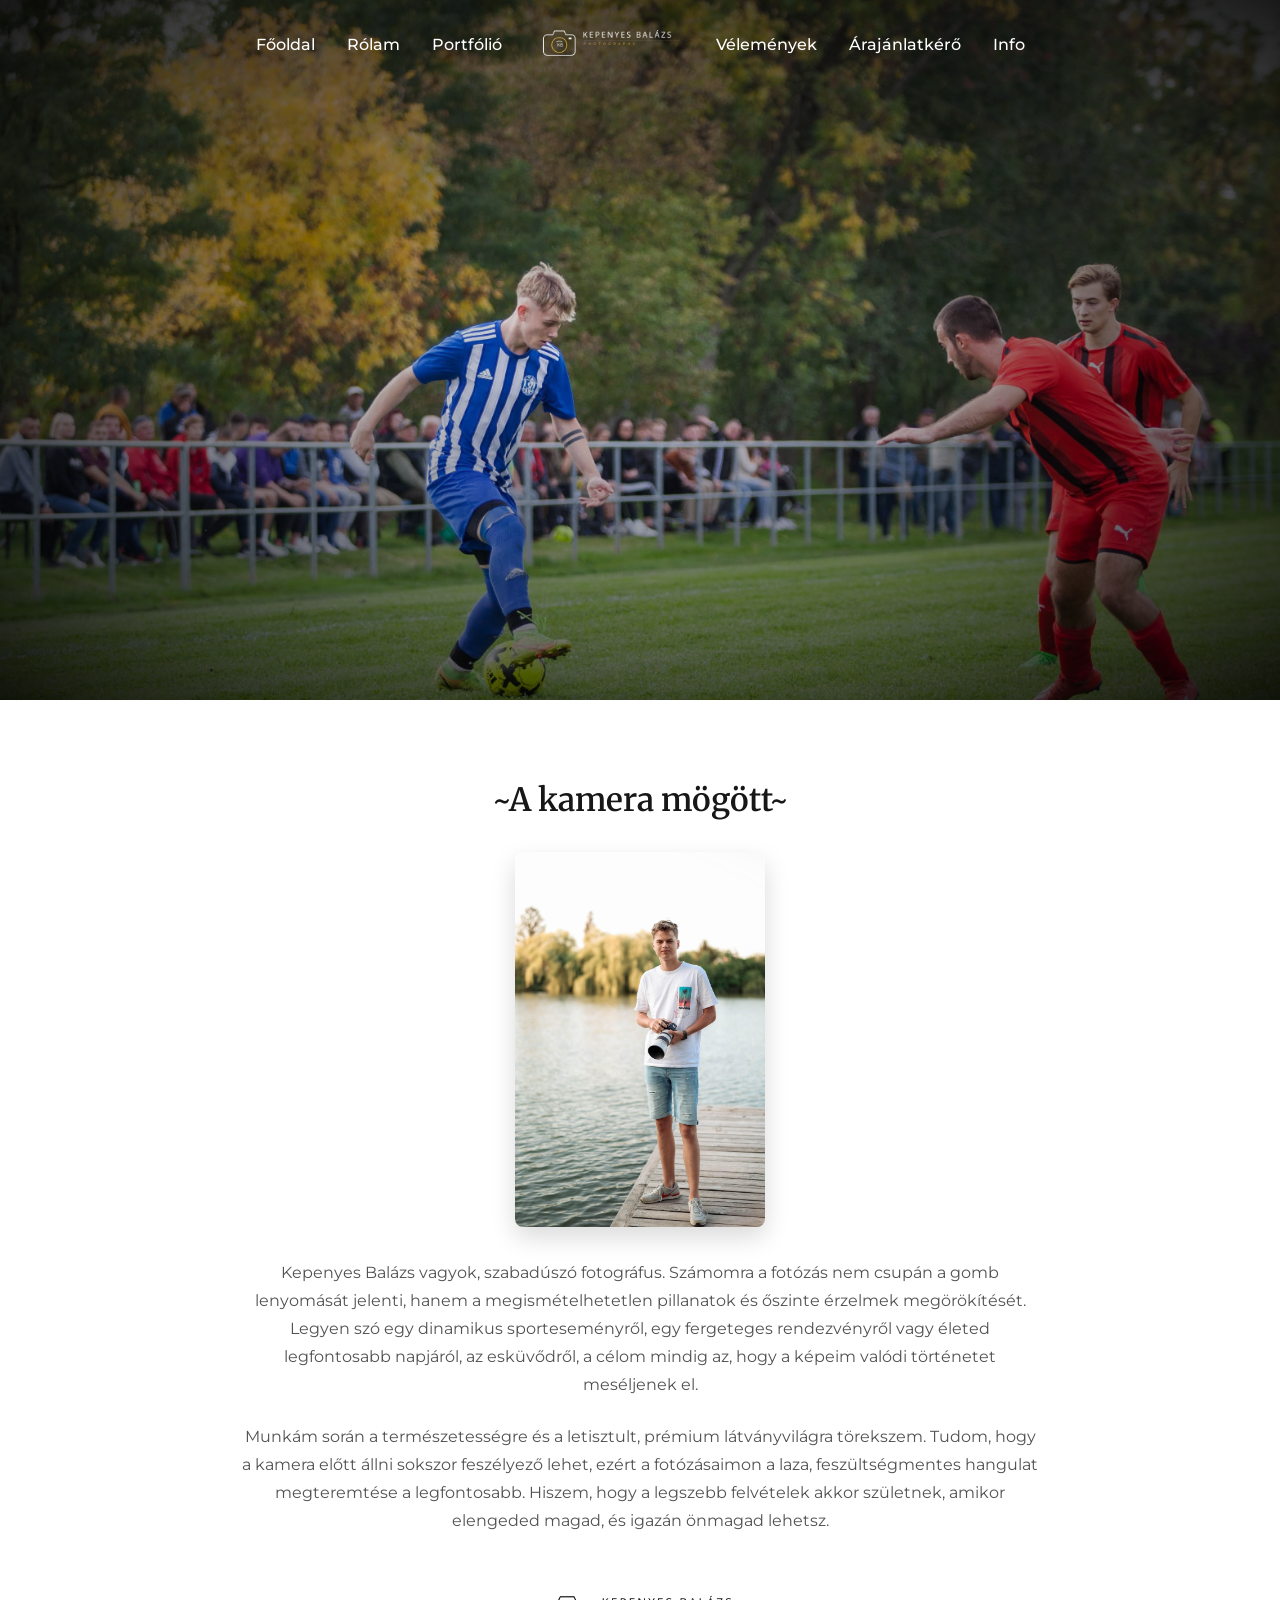
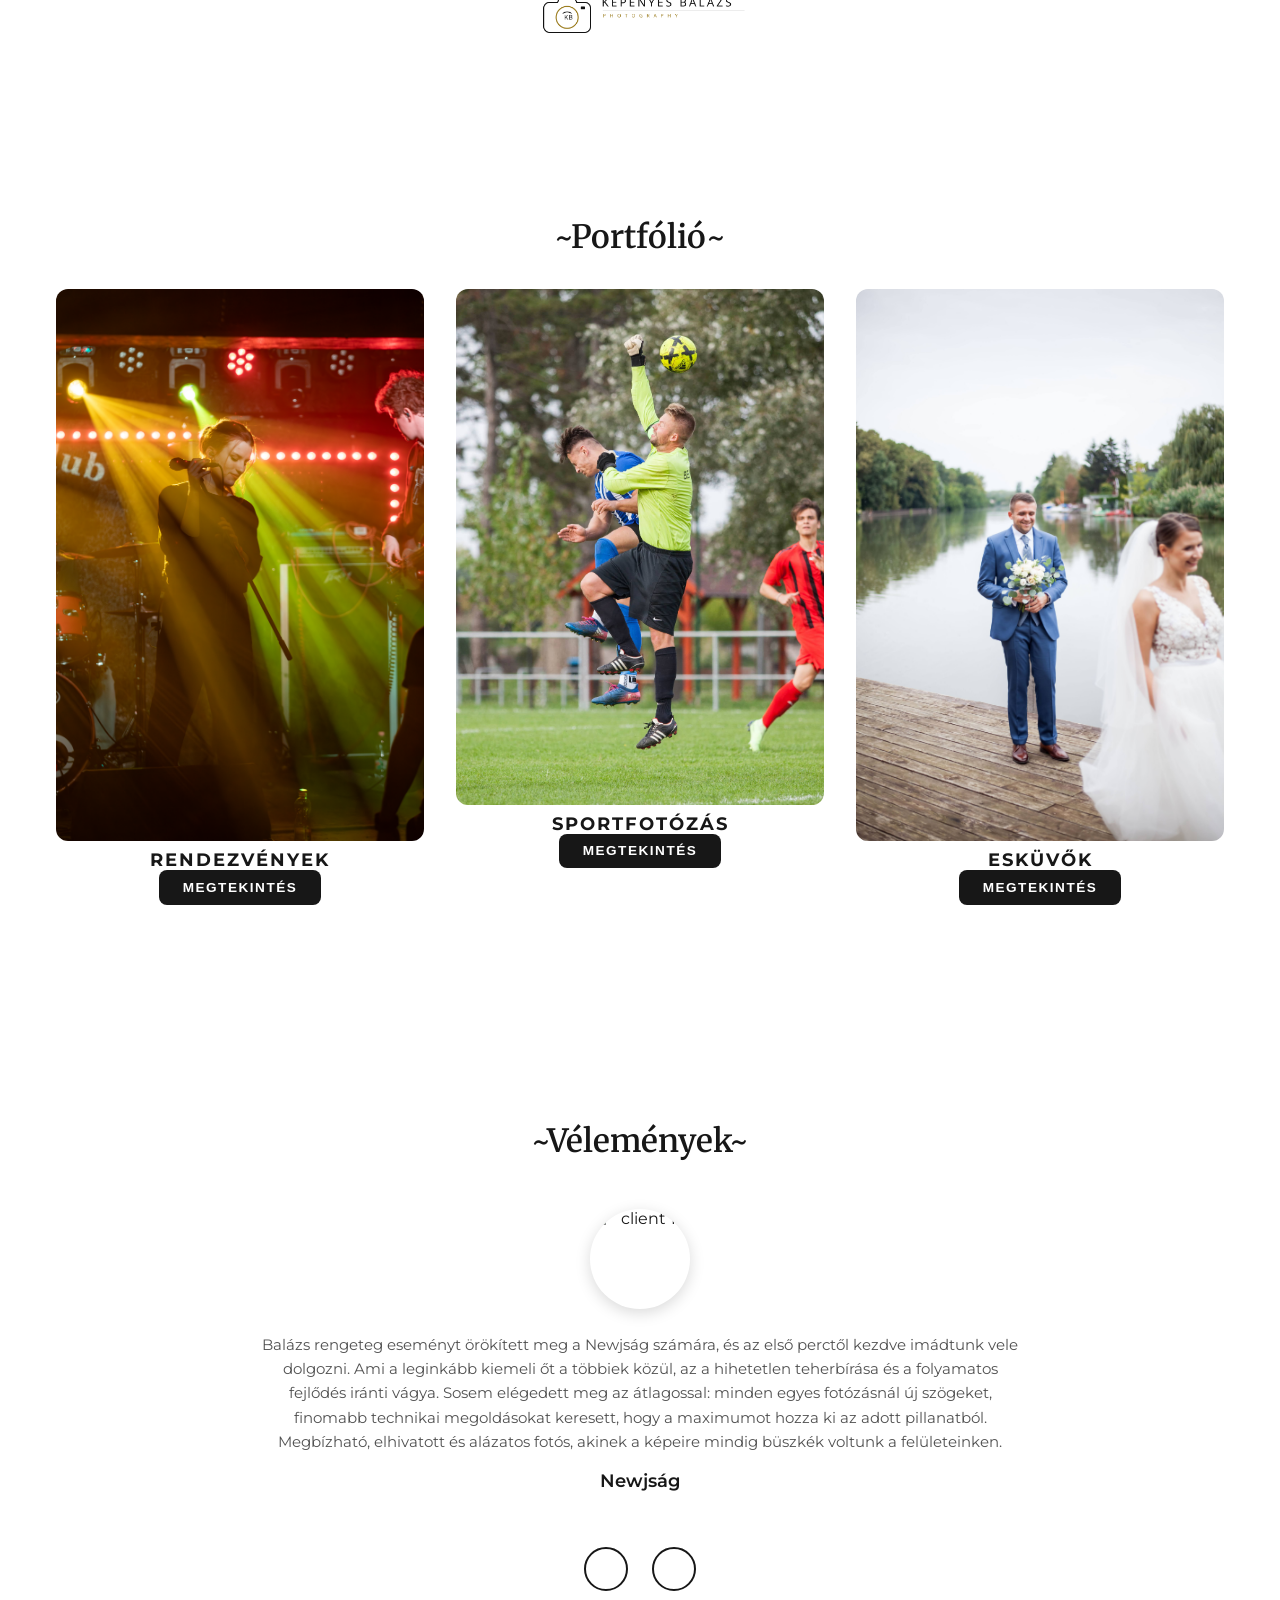
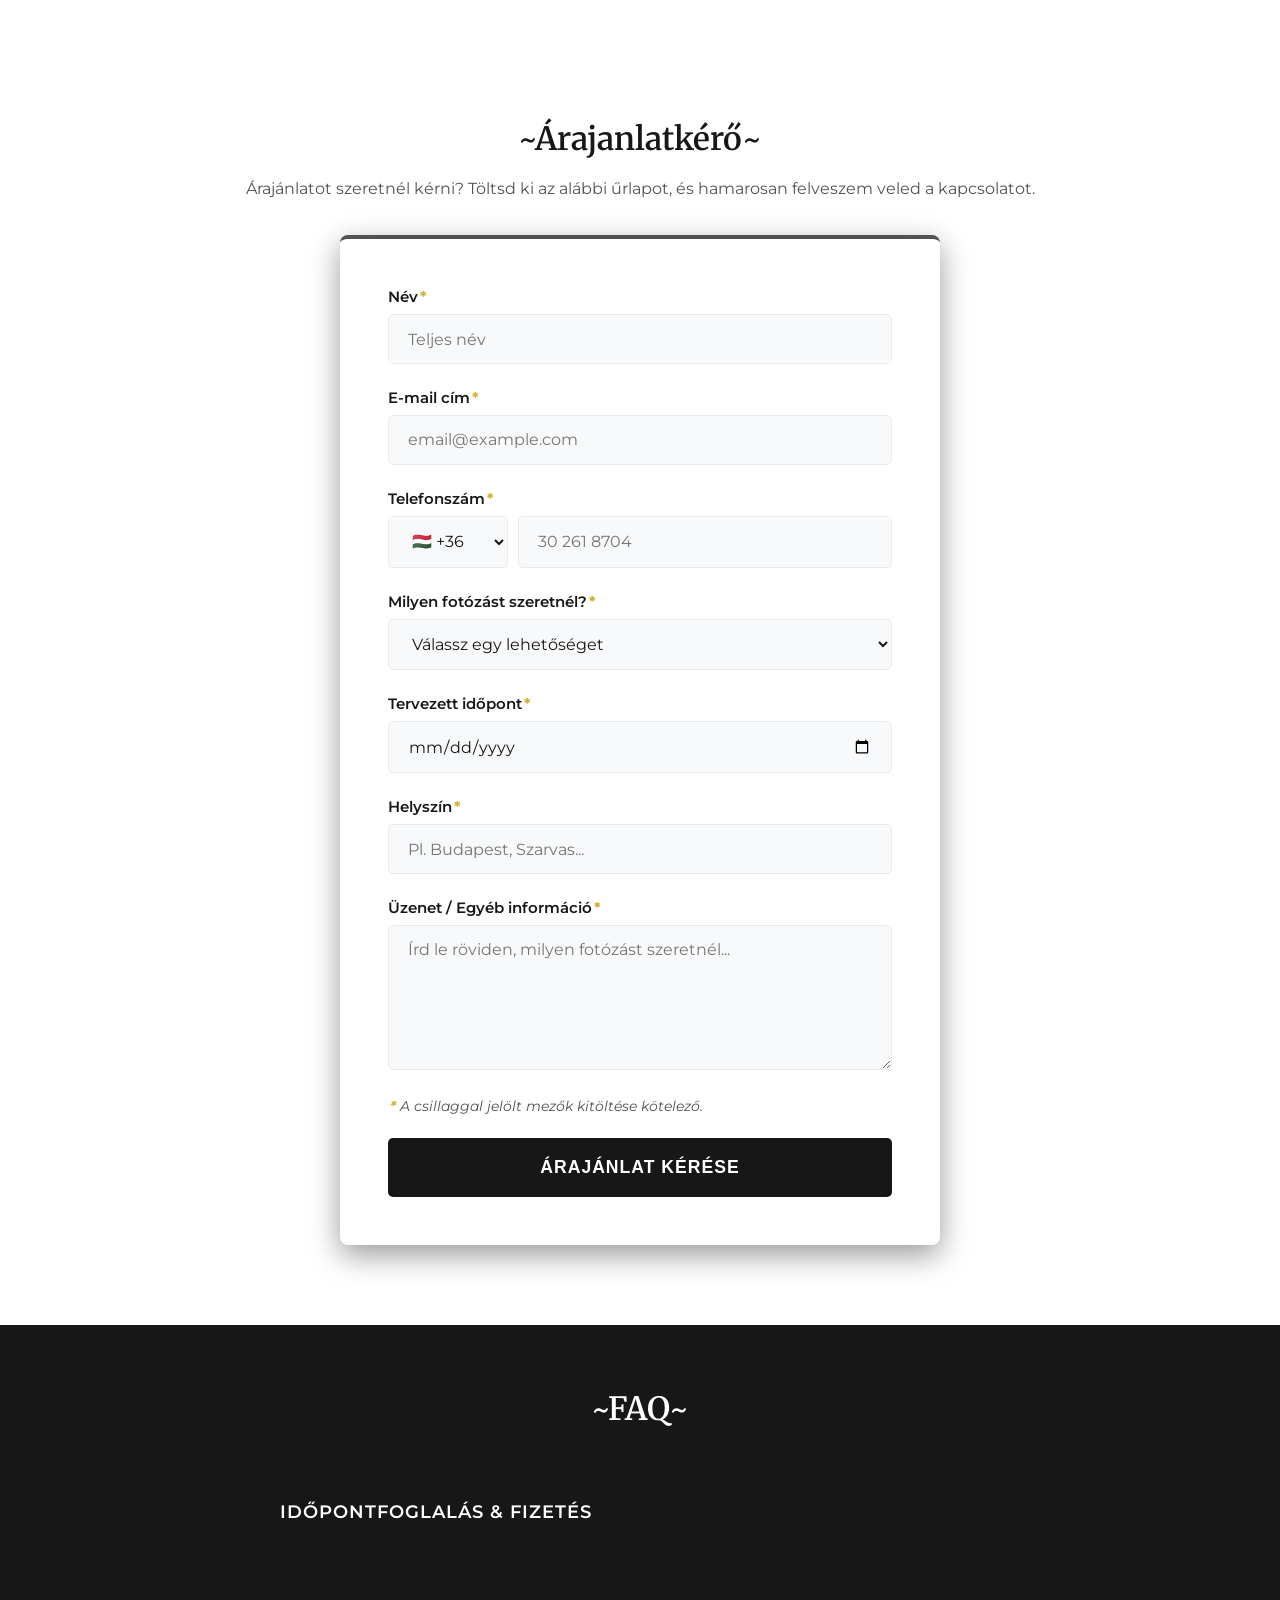
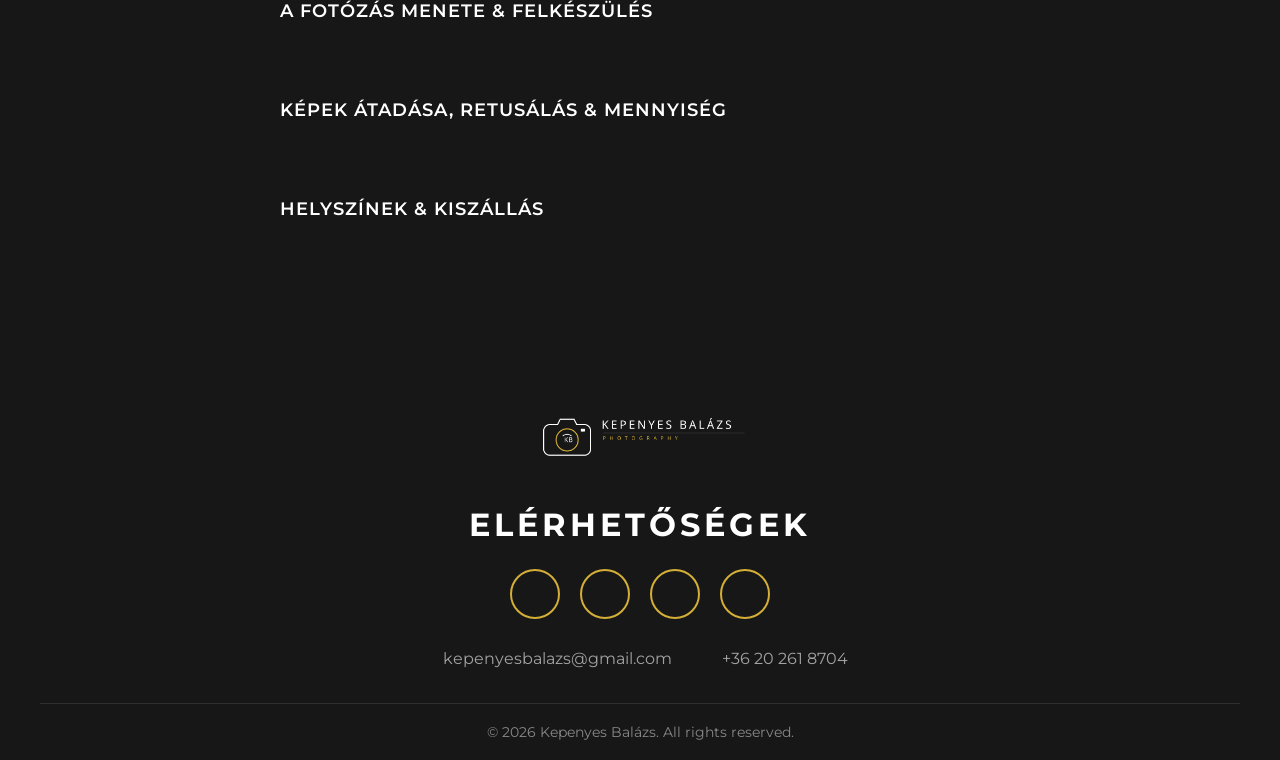
==== index.html @ 119db98b "Szöveg kivan mindenhol cserélve" ====
<!DOCTYPE html>
<html lang="en">

<!-- #region 1. DOKUMENTUM FEJLÉC (HEAD) -->

<head>
    <meta charset="UTF-8">
    <meta name="viewport" content="width=device-width, initial-scale=1.0">
    <title>Kepenyes Balázs | Portfolio</title>

    <!-- Ikonok és stíluslapok -->
    <link href="https://cdn.jsdelivr.net/npm/remixicon@4.9.0/fonts/remixicon.css" rel="stylesheet" />
    <link rel="stylesheet" href="styless.css">
</head>
<!-- #endregion -->

<body>

    <!-- #region 2. FŐOLDALI FEJLÉC ÉS NAVIGÁCIÓ (HEADER & NAV) -->
    <header class="header" id="home">
        <nav>
            <div class="nav__header">
                <div class="nav__logo">
                    <a href="#">
                        <img src="Picture/white_logo.png" alt="logo">
                    </a>
                </div>
                <div class="nav__menu_btn" id="menu-btn">
                    <i class="ri-menu-line"></i>
                </div>
            </div>
            <div class="nav__links" id="nav-links">
                <li><a href="#home">Főoldal</a></li>
                <li><a href="#about">Rólam</a></li>
                <li><a href="#portfolio">Portfólió</a></li>
                <li class="nav__logo">
                    <a href="#">
                        <img src="Picture/white_logo.png" alt="logo">
                    </a>
                </li>
                <li><a href="#client">Vélemények</a></li>
                <li><a href="#quote">Árajánlatkérő</a></li>
                <li><a href="#faq">Info</a></li>
            </div>
        </nav>
    </header>
    <!-- #endregion -->

    <!-- #region 3. RÓLUNK SZEKCIÓ (ABOUT) -->
    <div class="section__container about__container" id="about">

        <h2 class="section__header">~A kamera mögött~</h2>

        <div class="about__content">

            <div class="about__image">
                <img src="Picture/0S5A7507.jpg" alt="Kepenyes Balázs">
            </div>

            <div class="about__text">

                <p class="section__description">
                    Kepenyes Balázs vagyok, szabadúszó fotográfus. Számomra a fotózás nem csupán a gomb lenyomását jelenti, hanem a megismételhetetlen pillanatok és őszinte érzelmek megörökítését. Legyen szó egy dinamikus sporteseményről, egy fergeteges rendezvényről vagy életed legfontosabb napjáról, az esküvődről, a célom mindig az, hogy a képeim valódi történetet meséljenek el.
                </p>

                <p class="section__description">
                    Munkám során a természetességre és a letisztult, prémium látványvilágra törekszem. Tudom, hogy a kamera előtt állni sokszor feszélyező lehet, ezért a fotózásaimon a laza, feszültségmentes hangulat megteremtése a legfontosabb. Hiszem, hogy a legszebb felvételek akkor születnek, amikor elengeded magad, és igazán önmagad lehetsz.
                </p>

            </div>

        </div>
        <div class="about__logo">
            <a href="#">
                <img src="Picture/black_logo.png" alt="Kepenyes Balázs Photography">
            </a>
        </div>

    </div>
    <!-- #endregion -->

    <!-- #region PORTFÓLIÓ SZEKCIÓ (PORTFOLIO) -->
    <section class="portfolio" id="portfolio">
        <div class="section__container portfolio__container">
            <h2 class="section__header">~Portfólió~</h2>

            <!-- 1. EZ A FENTI KÁRTYÁK RÁCSA (Ez marad fent érintetlenül) -->
            <div class="portfolio__grid">
                <!-- 1. Kártya: Rendezvények -->
                <div class="portfolio__card">
                    <img src="Picture/portfolio_1.jpg" alt="Rendezvények">
                    <h3 class="portfolio__title">RENDEZVÉNYEK</h3>
                    <div class="portfolio__content">
                        <button class="portfolio__btn" onclick="toggleGallery('gallery-party')">MEGTEKINTÉS</button>
                    </div>
                </div>

                <!-- 2. Kártya: Sportfotózás -->
                <div class="portfolio__card">
                    <img src="Picture/portfolio_2.jpg" alt="Sportfotózás">
                    <h3 class="portfolio__title">SPORTFOTÓZÁS</h3>
                    <div class="portfolio__content">
                        <button class="portfolio__btn" onclick="toggleGallery('gallery-sport')">MEGTEKINTÉS</button>
                    </div>
                </div>

                <!-- 3. Kártya: Esküvők -->
                <div class="portfolio__card">
                    <img src="Picture/portfolio_3.jpg" alt="Esküvők">
                    <h3 class="portfolio__title">ESKÜVŐK</h3>
                    <div class="portfolio__content">
                        <button class="portfolio__btn" onclick="toggleGallery('gallery-wedding')">MEGTEKINTÉS</button>
                    </div>
                </div>
            </div>

            <!-- 2. EZ PEDIG KÜLÖN ALATTA VAN: A LENYÍLÓ GALÉRIÁK KONTÉNERÉJE -->
            <div class="portfolio__galleries">

                <!-- Rendezvény Galéria -->
                <div class="gallery__container" id="gallery-party">
                    <h3 class="gallery__title">Rendezvény fotók</h3>
                    <div class="gallery__grid">
                        <img src="Picture/Party_kepek/party_referencia_1.jpg" alt="Party 1" class="gallery__thumb">
                        <img src="Picture/Party_kepek/party_referencia_2.jpg" alt="Party 2" class="gallery__thumb">
                        <img src="Picture/Party_kepek/party_referencia_3.jpg" alt="Party 3" class="gallery__thumb">
                        <img src="Picture/Party_kepek/party_referencia_4.jpg" alt="Party 4" class="gallery__thumb">
                        <img src="Picture/Party_kepek/party_referencia_5.jpg" alt="Party 5" class="gallery__thumb">
                        <img src="Picture/Party_kepek/party_referencia_6.jpg" alt="Party 6" class="gallery__thumb">
                        <img src="Picture/Party_kepek/party_referencia_7.jpg" alt="Party 7" class="gallery__thumb">
                        <img src="Picture/Party_kepek/party_referencia_8.jpg" alt="Party 8" class="gallery__thumb">
                        <img src="Picture/Party_kepek/party_referencia_9.jpg" alt="Party 9" class="gallery__thumb">
                        <img src="Picture/Party_kepek/party_referencia_10.jpg" alt="Party 10" class="gallery__thumb">
                        <img src="Picture/Party_kepek/party_referencia_11.jpg" alt="Party 11" class="gallery__thumb">
                        <img src="Picture/Party_kepek/party_referencia_12.jpg" alt="Party 12" class="gallery__thumb">
                    </div>
                </div>

                <!-- Sport Galéria -->
                <div class="gallery__container" id="gallery-sport">
                    <h3 class="gallery__title">Sport fotók</h3>
                    <div class="gallery__grid">
                        <img src="Picture/portfolio_2.jpg" alt="Sport 1" class="gallery__thumb">
                        <img src="Picture/portfolio_1.jpg" alt="Sport 2" class="gallery__thumb">
                    </div>
                </div>

                <!-- Esküvő Galéria -->
                <div class="gallery__container" id="gallery-wedding">
                    <h3 class="gallery__title">Esküvői fotók</h3>
                    <div class="gallery__grid">
                        <img src="Picture/portfolio_3.jpg" alt="Wedding 1" class="gallery__thumb">
                        <img src="Picture/portfolio_2.jpg" alt="Wedding 2" class="gallery__thumb">
                        <img src="Picture/portfolio_1.jpg" alt="Wedding 3" class="gallery__thumb">
                    </div>
                </div>

            </div>
        </div>
    </section>
    <!-- #endregion -->

    <!-- #region 5. AJÁNLÁSOK SZEKCIÓ (TESTIMONIALS SLIDER) -->
    <section class="section__container client__container" id="client">
        <h2 class="section__header">~Vélemények~</h2>

        <div class="client__slider" id="clientSlider">
            <div class="client__card">
                <img src="https://images.unsplash.com/photo-1500648767791-00dcc994a43e?w=500&h=500&fit=crop"
                    alt="client 1">
                <p>
                   Balázs rengeteg eseményt örökített meg a Newjság számára, és az első perctől kezdve imádtunk vele dolgozni. Ami a leginkább kiemeli őt a többiek közül, az a hihetetlen teherbírása és a folyamatos fejlődés iránti vágya. Sosem elégedett meg az átlagossal: minden egyes fotózásnál új szögeket, finomabb technikai megoldásokat keresett, hogy a maximumot hozza ki az adott pillanatból. Megbízható, elhivatott és alázatos fotós, akinek a képeire mindig büszkék voltunk a felületeinken.
                </p>
                <h4>Newjság</h4>
            </div>

            <div class="client__card">
                <img src="https://images.unsplash.com/photo-1494790108377-be9c29b29330?w=500&h=500&fit=crop"
                    alt="client 2">
                <p>
                    Balázst kértük fel az esküvőnk fotózására, és életünk legjobb döntése volt! Már a készülődéstől kezdve velünk volt, és egészen a lagzi végéig fáradhatatlanul dolgozott. Olyan pillanatokat is megörökített a hajnali buliban, amiket mi a nagy izgalomban észre sem vettünk. Sosem volt tolakodó, szinte láthatatlanul olvadt be a tömegbe, mégis mindenhol ott volt, ahol kellett. A képek gyönyörűek, természetesek és tele vannak érzelemmel. Szívből ajánljuk mindenkinek!
                </p>
                <h4>Kis Lili</h4>
            </div>
            <div class="client__card">
                <img src="https://images.unsplash.com/photo-1494790108377-be9c29b29330?w=500&h=500&fit=crop"
                    alt="client 3">
                <p>
                    Számtalan fergeteges éjszakát és telt házas bulit fotózott már végig nálunk Balázs. Egy klubban nagyon fontos, hogy a fotós ne feszélyezze a bulizókat, ő pedig zseniálisan, szinte észrevétlenül, mégis mindig a legjobb szögből dolgozik a tömegben. A végeredmény kivétel nélkül egy prémium minőségű, dinamikus képanyag, ami 100%-ban adja vissza a nálunk megszokott hangulatot. Rendkívül megbízható és profi partner!
                </p>
                <h4>Granárium Zebra Club</h4>
            </div>
        </div>

        <!-- Lapozó gombok asztali és mobil használatra -->
        <div class="client__nav">
            <button type="button" class="client__arrow" id="prevBtn" aria-label="Előző vélemény">
                <i class="ri-arrow-left-s-line"></i>
            </button>
            <button type="button" class="client__arrow" id="nextBtn" aria-label="Következő vélemény">
                <i class="ri-arrow-right-s-line"></i>
            </button>
        </div>
    </section>
    <!-- #endregion -->

    <!-- #region 6. EGYEDI ÁRAJÁNLAT KÉRÉSE -->
    <section class="quote" id="quote">

        <div class="section__container quote__container">

            <h2 class="section__header">~Árajanlatkérő~</h2>

            <p class="section__description">
                Árajánlatot szeretnél kérni? Töltsd ki az alábbi űrlapot, és hamarosan felveszem veled a kapcsolatot.
            </p>

            <form class="quote__form" id="quoteForm">

                <!-- Név -->
                <div class="quote__form_group">
                    <label for="name">Név<span>*</span></label>
                    <input type="text" id="name" name="name" placeholder="Teljes név" required>
                </div>

                <!-- E-mail -->
                <div class="quote__form_group">
                    <label for="email">E-mail cím<span>*</span></label>
                    <input type="email" id="email" name="email" placeholder="email@example.com" required>
                </div>

                <!-- Telefonszám -->
                <div class="quote__form_group">
                    <label for="phone">Telefonszám<span>*</span></label>


                    <div class="phone__input">

                        <!-- Ország / hívószám -->
                        <select id="countryCode" name="countryCode" required>
                            <option value="+36">🇭🇺 +36</option>
                            <option value="+43">🇦🇹 +43</option>
                            <option value="+49">🇩🇪 +49</option>
                            <option value="+44">🇬🇧 +44</option>
                            <option value="+33">🇫🇷 +33</option>
                            <option value="+39">🇮🇹 +39</option>
                            <option value="+34">🇪🇸 +34</option>
                            <option value="+31">🇳🇱 +31</option>
                            <option value="+32">🇧🇪 +32</option>
                            <option value="+41">🇨🇭 +41</option>
                            <option value="+420">🇨🇿 +420</option>
                            <option value="+421">🇸🇰 +421</option>
                            <option value="+385">🇭🇷 +385</option>
                            <option value="+381">🇷🇸 +381</option>
                            <option value="+40">🇷🇴 +40</option>
                            <option value="+48">🇵🇱 +48</option>
                            <option value="+351">🇵🇹 +351</option>
                            <option value="+30">🇬🇷 +30</option>
                            <option value="+1">🇺🇸 +1</option>
                            <option value="+1">🇨🇦 +1</option>
                        </select>

                        <!-- Telefonszám -->
                        <input type="tel" id="phone" name="phone" placeholder="30 261 8704" required>

                    </div>

                </div>

                <!-- Fotózás típusa -->
                <div class="quote__form_group">
                    <label for="service">Milyen fotózást szeretnél?<span>*</span></label>

                    <select id="service" name="service" required>
                        <option value="" disabled selected>
                            Válassz egy lehetőséget
                        </option>

                        <option value="portrait">
                            Portréfotózás
                        </option>

                        <option value="event">
                            Rendezvény / Eseményfotózás
                        </option>

                        <option value="wedding">
                            Esküvői fotózás
                        </option>

                        <option value="sport">
                            Sportfotózás
                        </option>

                        <option value="product">
                            Termékfotózás
                        </option>

                        <option value="other">
                            Egyéb
                        </option>
                    </select>
                </div>

                <!-- Dátum -->
                <div class="quote__form_group">
                    <label for="date">Tervezett időpont<span>*</span></label>

                    <input type="date" id="date" name="date" required>
                </div>

                <!-- Helyszín -->
                <div class="quote__form_group">
                    <label for="location">Helyszín<span>*</span></label>

                    <input type="text" id="location" name="location" placeholder="Pl. Budapest, Szarvas..." required>
                </div>

                <!-- Üzenet -->
                <div class="quote__form_group quote__form_group_full">
                    <label for="message">Üzenet / Egyéb információ<span>*</span></label>

                    <textarea id="message" name="message" rows="6" required
                        placeholder="Írd le röviden, milyen fotózást szeretnél..."></textarea>
                </div>


                <!-- Csillaggal jelölt mezők kötelező kitölteni -->
                <p class="quote__required">
                    <span>*</span> A csillaggal jelölt mezők kitöltése kötelező.
                </p>

                <!-- Gomb -->
                <div class="quote__form_button">
                    <button type="submit" class="btn">
                        ÁRAJÁNLAT KÉRÉSE
                    </button>
                </div>
            </form>
            <!-- SIKERES KÜLDÉS UTÁNI ÜZENET -->
            <div class="quote__success" id="quoteSuccess">

                <div class="quote__success_icon">
                    <i class="ri-checkbox-circle-line"></i>
                </div>

                <h3>Köszönöm a megkeresést!</h3>

                <p>
                    Az árajánlatkérésed sikeresen elküldted.
                    Hamarosan felveszem veled a kapcsolatot
                    a megadott elérhetőségeiden.
                </p>

                <p>
                    Addig is köszönöm a türelmed!
                </p>

            </div>

        </div>

    </section>
    <!-- #endregion -->

    <!-- #region 7. FAQ -->

    <section class="faq" id="faq">

        <div class="faq__container">

            <h2 class="section__header">~FAQ~</h2>


            <!-- 1. TÉMA -->
            <div class="faq__category">

                <button class="faq__category-btn">
                    <span>Időpontfoglalás & Fizetés</span>
                    <i class="ri-arrow-down-s-line"></i>
                </button>

                <div class="faq__questions">

                    <div class="faq__item">

                        <button class="faq__question">
                            <span>Mennyivel előre szükséges lefoglalni az időpontot?</span>
                            <i class="ri-add-line"></i>
                        </button>

                        <div class="faq__answer">
                            <p>
                                A foglalási időszak a fotózás típusától függ. Esküvők és nagyobb rendezvények esetében
                                érdemes a nagy nap előtt 6–12 hónappal jelentkezni, mivel a tavaszi-nyári szezon
                                hétvégéi hamar betelnek. Kisebb fotózások (például portré, sport vagy páros fotózás)
                                esetén általában elegendő 2–4 héttel előre egyeztetnünk. Mindenképp azt javaslom, hogy
                                amint megvan az elképzelésed, vedd fel velem a kapcsolatot, hogy biztosan találjunk
                                megfelelő időpontot!
                            </p>
                        </div>

                    </div>


                    <div class="faq__item">

                        <button class="faq__question">
                            <span>Hogyan történik az időpont véglegesítése? Szükséges foglaló?</span>
                            <i class="ri-add-line"></i>
                        </button>

                        <div class="faq__answer">
                            <p>
                                Igen, a naptáramban az időpontod a foglaló befizetésével (és nagyobb eseményeknél a
                                megbízási szerződés elfogadásával) válik hivatalosan is véglegessé és garantálttá. A
                                foglaló mértéke általában a végösszeg 20–30%-a, amely természetesen levonásra kerül a
                                fotózás végső díjából. Amíg ez nem történik meg, az időpontot fenntartom, de más
                                érdeklődő is lefoglalhatja.
                            </p>
                        </div>

                    </div>


                    <div class="faq__item">

                        <button class="faq__question">
                            <span>Mi történik, ha le kell mondanom vagy át kell tennem a fotózást?</span>
                            <i class="ri-add-line"></i>
                        </button>

                        <div class="faq__answer">
                            <p>
                                Tudom, hogy az életben bármikor közbejöhet valami váratlan (például betegség, vagy
                                szabadtéri fotózásnál a rossz időjárás). Ilyen esetekben rugalmas vagyok: lehetőség van
                                az időpont egyszeri, díjmentes módosítására, amennyiben azt a fotózás előtt legalább 48
                                órával jelzed nekem. Végleges lemondás, vagy az utolsó pillanatban történő módosítás
                                esetén azonban a foglaló visszafizetésére sajnos nincs mód, hiszen azt az időpontot
                                másnak már nem tudom kiadni.
                            </p>
                        </div>

                    </div>


                    <div class="faq__item">

                        <button class="faq__question">
                            <span>Milyen fizetési módok érhetők el?</span>
                            <i class="ri-add-line"></i>
                        </button>

                        <div class="faq__answer">
                            <p>
                                A fennmaradó összeg kiegyenlítésére készpénzben a fotózás napján, vagy banki átutalással
                                van lehetőség (legkésőbb a kész, kidolgozott képek átadásáig). Természetesen minden
                                munkámról számlát állítok ki, így cégek és vállalkozások részére a céges átutalás is
                                zökkenőmentesen megoldható.
                            </p>
                        </div>

                    </div>

                </div>

            </div>


            <!-- 2. TÉMA -->
            <div class="faq__category">

                <button class="faq__category-btn">
                    <span>A fotózás menete & Felkészülés</span>
                    <i class="ri-arrow-down-s-line"></i>
                </button>

                <div class="faq__questions">

                    <div class="faq__item">

                        <button class="faq__question">
                            <span>Mit érdemes viselnünk a fotózáson?</span>
                            <i class="ri-add-line"></i>
                        </button>

                        <div class="faq__answer">
                            <p>
                                A legfontosabb, hogy kényelmesen érezzétek magatokat abban, amit viseltek! Érdemes
                                kerülni a hatalmas, feltűnő logókat, a neon színeket és a túlzottan sűrű, apró mintákat,
                                mert ezek elvonják a figyelmet az arcotokról. Páros vagy családi fotózásnál nem kell
                                teljesen egyformába öltözni; sokkal szebb a végeredmény, ha 2-3 egymással harmonizáló
                                színt (például földszíneket, pasztell árnyalatokat) választotok. Ha bizonytalanok
                                vagytok, a fotózás előtt szívesen segítek a ruhák összehangolásában!
                            </p>
                        </div>

                    </div>


                    <div class="faq__item">

                        <button class="faq__question">
                            <span>Nem tudunk pózolni, félek a kamera előtt. Hogyan zajlik a fotózás?</span>
                            <i class="ri-add-line"></i>
                        </button>

                        <div class="faq__answer">
                            <p>
                                Ezzel a vendégeim 90%-a így van az első percekben, úgyhogy egyáltalán nem kell
                                izgulnotok! Az én feladatom, hogy feloldjam a feszültséget és végig vezesselek titeket a
                                folyamaton. Nem kőmerev, feszengős pózokat fogunk erőltetni, hanem apró instrukciókat,
                                játékos feladatokat adok (például sétáljatok egymás felé, vagy mondjatok valami vicceset
                                a másiknak). Így valódi, őszinte pillanatokat és természetes mosolyokat tudok
                                megörökíteni. Olyan lesz, mint egy laza séta, amit a végén még élvezni is fogtok!
                            </p>
                        </div>

                    </div>


                    <div class="faq__item">

                        <button class="faq__question">
                            <span>Mi a teendő, ha rossz az idő a szabadtéri fotózás napján?</span>
                            <i class="ri-add-line"></i>
                        </button>

                        <div class="faq__answer">
                            <p>
                                Az időjárás az egyetlen, amit nem tudunk irányítani, de mindig van egy "B" tervünk. A
                                fotózás előtti napokban folyamatosan figyeljük az előrejelzést. Ha tartós eső vagy vihar
                                várható, természetesen rugalmasan és díjmentesen keresünk egy új, mindkettőnknek
                                megfelelő időpontot. Ha az időpont nem csúsztatható, alternatív megoldásként
                                átszervezhetjük a fotózást egy szép, bérelt napfény-stúdióba vagy más fedett, izgalmas
                                helyszínre.
                            </p>
                        </div>

                    </div>


                    <div class="faq__item">

                        <button class="faq__question">
                            <span>Hozhatunk-e saját kiegészítőket vagy házi kedvencet?</span>
                            <i class="ri-add-line"></i>
                        </button>

                        <div class="faq__answer">
                            <p>
                                Abszolút, sőt, kifejezetten ajánlom! Bármilyen személyes kiegészítő (egy kedvenc kalap,
                                egy hangszer, vagy egy számotokra fontos tárgy) sokkal egyedibbé és "sajátotokká" teszi
                                a fotókat. A házi kedvencek szintén hatalmas pluszt adnak az élményhez, így szabadtéri
                                (vagy állatbarát stúdiós) fotózásra bátran elhozhatjátok őket. Annyit kérek csak, hogy
                                ezt előre jelezzétek nekem, és érdemes egy kísérőt is magatokkal hozni, aki figyel a
                                kutyusra/cicára abban a pár percben, amikor csak rólatok készülnek a képek.
                            </p>
                        </div>

                    </div>

                </div>

            </div>


            <!-- 3. TÉMA -->
            <div class="faq__category">

                <button class="faq__category-btn">
                    <span>Képek átadása, Retusálás & Mennyiség</span>
                    <i class="ri-arrow-down-s-line"></i>
                </button>

                <div class="faq__questions">

                    <div class="faq__item">

                        <button class="faq__question">
                            <span>Hány képet kapunk meg a fotózás után?</span>
                            <i class="ri-add-line"></i>
                        </button>

                        <div class="faq__answer">
                            <p>
                                A kidolgozott, átadott képek száma az általad választott fotózási csomagtól és a fotózás
                                típusától függ. Egy rövidebb portré- vagy páros fotózás esetén általában 15–30 gondosan
                                utómunkázott képet adok át, míg egy egész napos esküvő vagy nagyobb rendezvény esetében
                                ez a szám 300–600 kép is lehet. A konkrét ajánlatban minden esetben pontosan feltüntetem
                                a garantált képszámot, de ha egy fotózáson több zseniális, megismételhetetlen pillanat
                                születik, azokat sem szoktam visszatartani!
                            </p>
                        </div>

                    </div>


                    <div class="faq__item">

                        <button class="faq__question">
                            <span>Mennyi a vállalási határidő a kész anyagokra?</span>
                            <i class="ri-add-line"></i>
                        </button>

                        <div class="faq__answer">
                            <p>
                                A minőségi utómunka időt igényel, hiszen minden egyes átadott fotót egyenként
                                szerkesztek és finomhangolok, hogy a végeredmény tökéletes legyen. Kisebb fotózások
                                (portré, sport, páros) esetén a kész anyagot általában 1–2 héten belül átadom. Nagyobb
                                eseményeknél és esküvőknél a vállalási határidő – a szezon sűrűségétől függően – 4–6 hét
                                szokott lenni. Természetesen esküvők és nagyobb rendezvények után igyekszem néhány napon
                                belül küldeni egy kis ízelítőt a legjobb pillanatokból!
                            </p>
                        </div>

                    </div>


                    <div class="faq__item">

                        <button class="faq__question">
                            <span>Megkaphatjuk-e a nyers (RAW / retusálatlan) fájlokat is?</span>
                            <i class="ri-add-line"></i>
                        </button>

                        <div class="faq__answer">
                            <p>
                                Nem, nyers (RAW) és retusálatlan képeket semmilyen esetben sem adok át. A fotózás csak a
                                munka egyik fele; a végső, rám jellemző színvilágot, hangulatot és stílust a gondos
                                utómunka (fényelés, színkorrekció, retusálás) adja meg. Egy nyers fájl olyan, mint egy
                                séfnek a nyers alapanyag a nevemhez és a portfóliómhoz pedig csak a maximális minőségű,
                                teljesen "készre főzött" vizuális élmény társulhat. Bízom benne, hogy pont az eddigi
                                kidolgozott képeim stílusa miatt választottál engem!
                            </p>
                        </div>

                    </div>


                    <div class="faq__item">

                        <button class="faq__question">
                            <span>Milyen formátumban kapjuk meg a fényképeket?</span>
                            <i class="ri-add-line"></i>
                        </button>

                        <div class="faq__answer">
                            <p>
                                A kész, utómunkázott képeket nagy felbontású, nyomdai minőségű, vízjel
                                nélküli JPEG formátumban adom át. A képek letöltéséhez egy elegáns, privát online
                                galériát hozok létre nektek. Ezt a linket könnyedén megoszthatjátok a családdal és a
                                barátokkal is, és kényelmesen le tudjátok tölteni róla a képeket számítógépre vagy
                                telefonra anélkül, hogy a minőségük romlana (mint ahogy az a Messengeren vagy Facebookon
                                történne).
                            </p>
                        </div>

                    </div>

                </div>

            </div>


            <!-- 4. TÉMA -->
            <div class="faq__category">

                <button class="faq__category-btn">
                    <span>Helyszínek & Kiszállás</span>
                    <i class="ri-arrow-down-s-line"></i>
                </button>

                <div class="faq__questions">

                    <div class="faq__item">

                        <button class="faq__question">
                            <span>Vállalsz kiszállást más településekre vagy külföldre?</span>
                            <i class="ri-add-line"></i>
                        </button>

                        <div class="faq__answer">
                            <p>
                                Természetesen, sőt, kifejezetten szeretek új helyszíneket és izgalmas környezeteket
                                felfedezni! Bár a bázisom Budapesten található, az ország bármely pontjára, sőt külföldi
                                helyszínekre is örömmel utazom, legyen szó esküvőről, sporteseményről vagy egy
                                különleges portréfotózásról.
                            </p>
                        </div>

                    </div>


                    <div class="faq__item">

                        <button class="faq__question">
                            <span>Hogyan alakulnak az utazási és szállásköltségek?</span>
                            <i class="ri-add-line"></i>
                        </button>

                        <div class="faq__answer">
                            <p>
                                Az árajánlat minden esetben egyedi, és a kiszállási díjat a fotózás helyszíne alapján
                                előre, teljesen transzparensen egyeztetjük. Szarvas vonzáskörzetében a kiszállás
                                általában díjmentes. Távolabbi helyszínek esetén egy korrekt, kilométer alapú
                                útiköltséggel érdemes számolni. Szállásköltség csak kivételes esetekben merül fel, ha a
                                helyszín nagyon távol esik, és a fotózás (például egy esküvő) késő éjszakába vagy
                                hajnalba nyúlik, esetleg több napos rendezvényről van szó.
                            </p>
                        </div>

                    </div>


                    <div class="faq__item">

                        <button class="faq__question">
                            <span>Segítesz a megfelelő fotózási helyszín vagy stúdió kiválasztásában?</span>
                            <i class="ri-add-line"></i>
                        </button>

                        <div class="faq__answer">
                            <p>
                                Nagy örömmel! Az évek során számos csodálatos szabadtéri helyszínt és professzionális,
                                gyönyörűen berendezett napfény-stúdiót ismertem meg. Miután átbeszéltük, hogy pontosan
                                milyen hangulatú képeket szeretnétek (például letisztult elegáns, romantikus
                                természetközeli, vagy épp modern indusztriális), több konkrét opciót is fogok javasolni
                                képekkel illusztrálva, amikből közösen választhatjuk ki a legideálisabbat.
                            </p>
                        </div>

                    </div>


                    <div class="faq__item">

                        <button class="faq__question">
                            <span>A stúdió bérleti díját tartalmazza a fotózási ár?</span>
                            <i class="ri-add-line"></i>
                        </button>

                        <div class="faq__answer">
                            <p>
                                Alapesetben a fotózási csomagjaim a stúdiók bérleti díját nem tartalmazzák, mivel a
                                különböző stúdiók árai, méretei és feltételei nagyon eltérőek lehetnek (általában 8.000
                                - 15.000 Ft / óra között mozognak). Miután közösen kiválasztottuk a nektek leginkább
                                tetsző termet, a stúdió bérleti díja külön kerül felszámításra. Magát a foglalás
                                adminisztrációját és a stúdióval való egyeztetést természetesen teljes egészében én
                                intézem, nektek ezzel nem lesz gondotok!
                            </p>
                        </div>

                    </div>

                </div>

            </div>

        </div>

    </section>
    <!-- #endregion  -->

    <!-- #region 8. LÁBLÉC ÉS ELÉRHETŐSÉGEK (FOOTER & CONTACT) -->
    <footer class="footer" id="contact">
        <div class="footer__container">
            <div class="footer__logo">
                <a href="#">
                    <img src="Picture/white_logo.png" alt="Kepenyes Balázs Photography">
                </a>
            </div>

            <h3>ELÉRHETŐSÉGEK</h3>

            <div class="footer__socials">
                <a href="https://www.facebook.com/profile.php?id=100005138117449" target="_blank" aria-label="Facebook">
                    <i class="ri-facebook-fill"></i>
                </a>
                <a href="https://www.instagram.com/kepenyes_balazs/" target="_blank" aria-label="Instagram">
                    <i class="ri-instagram-line"></i>
                </a>
                <a href="mailto:email@gmail.com" aria-label="Email">
                    <i class="ri-mail-line"></i>
                </a>
                <a href="tel:+36301234567" aria-label="Telefon">
                    <i class="ri-phone-line"></i>
                </a>
            </div>

            <div class="footer__contact">
                <p>
                    <i class="ri-mail-line"></i>
                    kepenyesbalazs@gmail.com
                </p>
                <p>
                    <i class="ri-phone-line"></i>
                    +36 20 261 8704
                </p>
            </div>

            <div class="footer__copyright">
                <p>© 2026 Kepenyes Balázs. All rights reserved.</p>
            </div>
        </div>
    </footer>
    <!-- #endregion -->

    <!-- #region 9. KÜLSŐ ÉS SAJÁT SCRIPTEK (SCRIPTS) -->
    <script src="https://unpkg.com/scrollreveal"></script>
    <script src="main.js"></script>
    <!-- #endregion -->


    <!-- TESTRESZABOTT ARANY LIGHTBOX (A menühöz igazított bezáró X-el) -->
    <div class="lightbox" id="lightbox">
        <span class="lightbox__close"><i class="ri-close-fill"></i></span>
        <span class="lightbox__arrow lightbox__prev"><i class="ri-arrow-left-s-line"></i></span>
        <img src="" alt="Nagyított kép" class="lightbox__img" id="lightbox-img">
        <span class="lightbox__arrow lightbox__next"><i class="ri-arrow-right-s-line"></i></span>
    </div>
</body>

</html>
---- styless.css ----
/* #region 1. VÁLTOZÓK ÉS ALAP BEÁLLÍTÁSOK */
@import url('https://fonts.googleapis.com/css2?family=Merriweather:ital,opsz,wght@0,18..144,300..900;1,18..144,300..900&family=Montserrat:ital,wght@0,100..900;1,100..900&display=swap');

:root {
    --text-dark: #171717;
    --text-light: #525252;
    --exta-light: #a3a3a3;
    --white: #ffffff;
    --gold: #d4af37;
    --max-width: 1200px;
    --header-font: "Merriweather", serif;
}

* {
    padding: 0;
    margin: 0;
    box-sizing: border-box;
}

html {
    scroll-behavior: smooth;
    height: 100%;
}

body {
    font-family: "Montserrat", sans-serif;
    background-color: var(--text-dark);
    color: var(--text-dark);
    margin: 0;
    padding: 0;
    overflow-x: hidden;
    min-height: 100%;
    display: flex;
    flex-direction: column;
}

img {
    display: flex;
    width: 100%;
}

a {
    text-decoration: none;
    transition: 0.3s;
}

/* #endregion */

/* #region 2. ÁLTALÁNOS OSZTÁLYOK ÉS GOMBOK */
.section__container {
    max-width: var(--max-width);
    margin: auto;
    padding: 5rem 1rem;
}

.section__header {
    margin-bottom: 1rem;
    font-size: 2rem;
    font-weight: 600; 
    font-family: var(--header-font);
    color: var(--text-dark);
    text-align: center;
}

.section__description {
    color: var(--text-light);
    line-height: 1.75rem;
    text-align: center;
}

.btn {
    padding: 0.75rem 1.5rem;
    outline: none;
    border: none;
    font-size: 1rem;
    font-weight: 500;
    color: var(--white);
    background-color: var(--text-dark);
    border-radius: 5px;
    transition: 0.3s;
    cursor: pointer;
}

.btn:hover {
    background-color: var(--exta-light);
}

/* Kattintáskor a menü nem takarja ki a tartalmat */
#about,
#portfolio,
#service,
#client,
#faq,
#quote,
#contact {
    scroll-margin-top: 85px;
}
/* #endregion */

/* #region 3. HEADER ÉS NAVIGÁCIÓ */
.header {
    min-height: 600px;
    background-image: radial-gradient(rgba(255, 255, 255, 0), rgba(0, 0, 0, 0.9)), url("Picture/20221008-2.JPG");
    background-position: center center;
    background-size: cover;
    background-repeat: no-repeat;
}

nav {
    position: fixed;
    top: 0;
    left: 0;
    width: 100%;
    z-index: 99;
    background-color: transparent;
    transition: background-color 0.3s ease, box-shadow 0.3s ease;
}

/* JavaScript adja hozzá görgetéskor */
nav.nav--scrolled {
    background-color: var(--text-dark);
    box-shadow: 0 2px 10px rgba(0, 0, 0, 0.3);
}

.nav__header {
    padding: 1rem;
    display: flex;
    align-items: center;
    justify-content: space-around;
    gap: 1rem;
    background-color: var(--text-dark);
}

.nav__logo {
    max-width: 150px;
}

.nav__menu_btn {
    font-size: 1.5rem;
    color: var(--white);
    cursor: pointer;
}

.nav__links {
    list-style: none;
    position: absolute;
    width: 100%;
    padding: 2rem;
    display: flex;
    align-items: center;
    flex-direction: column;
    gap: 2rem;
    background-color: var(--text-dark);
    transform: translateY(-100%);
    transition: 0.5s;
    z-index: -1;
}

.nav__links.open {
    transform: translateY(0);
}

.nav__links .nav__logo {
    display: none;
}

.nav__links a {
    padding-bottom: 5px;
    font-weight: 500;
    color: var(--white);
    border-bottom: 2px solid transparent;
}

.nav__links a:hover {
    border-color: var(--white);
}
/* #endregion */

/* #region 4. RÓLUNK SZEKCIÓ (ABOUT) */
.about__container {
    width: 100%;
    max-width: none;
    margin: 0;
    padding: 5rem 1rem;
    background-color: var(--white);
}
.about__title {
    margin-bottom: 3rem;
}

.about__grid {
    display: flex;
    flex-direction: column;
    gap: 2.5rem;
    align-items: center;
    max-width: 800px; /* Szűkebb konténer, hogy a szöveg ne nyúljon el túlságosan */
    margin: 0 auto;
}

.about__image {
    width: 100%;
    max-width: 250px; /* Szép méret középen */
    margin: 0 auto;
    margin-top: 2rem;
    margin-bottom: 2rem;
}

.about__image img {
    width: 100%;
    height: auto;
    border-radius: 8px;
    box-shadow: 0 10px 25px rgba(0, 0, 0, 0.15);
    display: block;
}

.about__content {
    width: 100%;
}

.about__content .section__description {
    max-width: 800px; 
    margin: 0 auto 1.5rem auto;
    text-align: center;
    color: var(--text-light);
    line-height: 1.75rem;
}

.about__signature {
    margin-top: 2rem;
    display: flex;
    justify-content: center;
}

.about__logo {
    display: flex;
    justify-content: center; /* Ez húzza tökéletesen középre */
    margin-top: 2.5rem;      /* Térköz a szöveg és a logó között */
    width: 100%;
}

.about__logo img {
    max-width: 220px; /* Itt tudod állítani a méretet (az előző 160px volt) */
    height: auto;
    display: block;
}
/* #endregion */

/* #region 5. PORTFÓLIÓ LENYÍLÓ GALÉRIA RÁCS */

.portfolio__galleries {
    margin-top: 3rem;
    width: 100%;
}

.gallery__container {
    display: none; 
    scroll-margin-top: 120px ;
}

.gallery__title {
    text-align: center;
    font-size: 1.8rem;
    color: var(--text-dark);
    margin-bottom: 2rem;
    font-family: var(--header-font);
    font-weight: 500;
}

.portfolio__grid {
    display: grid;
    grid-template-columns: repeat(auto-fit, minmax(300px, 1fr)); 
    gap: 0.5rem;
    margin-top: 2rem;
}

.gallery__thumb {
    width: 100%;
    height: 220px;
    object-fit: cover;
    border-radius: 8px;
    cursor: pointer;
    transition: transform 0.3s ease, box-shadow 0.3s ease;
}

.gallery__thumb:hover {
    transform: scale(1.03);
    box-shadow: 0 5px 15px rgba(0,0,0,0.3);
}

/* --- TESTRESZABOTT ARANY LIGHTBOX STÍLUSOK --- */
.lightbox {
    position: fixed;
    top: 0;
    left: 0;
    width: 100%;
    height: 100%;
    background-color: rgba(0, 0, 0, 0.9); /* Koromfekete, prémium sötétítés */
    display: none; /* Alapból rejtve */
    justify-content: center;
    align-items: center;
    z-index: 9999; /* Mindig minden felett legyen */
}

.lightbox img.lightbox__img {
    max-width: 85%;
    max-height: 85vh;
    object-fit: contain;
    border-radius: 4px;
    box-shadow: 0 10px 30px rgba(0,0,0,0.5);
}

/* Lapozó nyilak alapstílusa (Stabilak maradnak, csak a színük változik) */
.lightbox__arrow {
    position: absolute;
    color: var(--white);
    cursor: pointer;
    font-size: 2.5rem;
    z-index: 10000;
    transition: color 0.3s ease; /* Csak a szín váltódik simán, nincs méretugrás! */
    user-select: none;
}

.lightbox__arrow:hover {
    color: var(--gold); /* Világosabb arany ragyogás hoverre */
}

/* Bezáró X gomb: Pontosan a menü gomb stílusára hangolva, méretben és hoverrel */
.lightbox__close {
    position: absolute;
    top: 30px;
    right: 40px;
    color: var(--white);
    font-size: 1.8rem;
    cursor: pointer;
    z-index: 10000;
    transition: color 0.3s ease, transform 0.2s ease;
    user-select: none;
}

.lightbox__close:hover {
    color: var(--gold);
    transform: scale(1.1);
}

.lightbox__prev {
    left: 30px;
    top: 50%;
    transform: translateY(-50%);
}

.lightbox__next {
    right: 30px;
    top: 50%;
    transform: translateY(-50%);
}

/* --- PORTFÓLIÓ KÁRTYÁK ÉS GOMBOK (Az igazi, prémium KÁRTYA stílus) --- */

.portfolio__card {
    background-color: transparent; 
    border-radius: 16px;           /* Kellemes, modern lekerekítés az egész doboznak */
    padding: 0;                 /* Belső térköz: ez ad egy szép "keretet" a kép körül */
    box-shadow: none; /* Lágy, térbeli árnyék, hogy kiemelkedjen az oldalból */
    display: flex;
    flex-direction: column;
    align-items: center;
    text-align: center;
}

.portfolio__card img {
    width: 100%;
    height: auto;
    object-fit: cover;             
    border-radius: 12px;           /* Kicsit kisebb lekerekítés, hogy tökéletesen illeszkedjen a kártyába */
}

.portfolio__content {
    padding: 0; /* Eltüntetjük a felesleges belső űrt */
    margin-bottom: 1.5rem; /* Alul hagyunk egy kis teret, hogy ne lógjon ki teljesen a kártyából */
    display: flex;
    justify-content: center;
    align-items: center;
    width: 100%;
}

/* A portfólió gombok stílusa (a kártyán belül) */
.portfolio__btn {
    width: auto;             /* Nem akarja már kitölteni a teljes kártyát */
    min-width: 160px;        /* Egy csinos, rövidebb fix méret */
    padding: 0.6rem 1.5rem;  /* Sokkal vékonyabb lett (kevesebb térköz fent/lent) */
    font-size: 0.85rem;      /* Finomabb, kisebb betűméret a gombon belül */
    font-weight: 600;
    letter-spacing: 1.5px;
    background-color: var(--text-dark); 
    color: var(--white);
    border-radius: 8px;      /* Elegáns, enyhe lekerekítés */
    border: none;
    cursor: pointer;
    transition: all 0.3s ease;
}
.portfolio__title {
    color: var(--text-dark);
    font-size: 1.1rem; /* Megnöveltük a méretét (korábban 1.1 - 1.2 volt) */
    font-weight: 700;
    margin-top: 0.5rem;
    letter-spacing: 2px;
}

.portfolio__btn:hover {
    background-color: var(--text-dark) !important; /* Erőszakkal megtartjuk a sötét hátteret */
    text-decoration: underline;
    text-underline-offset: 5px;      /* Kicsit lejjebb tolja a vonalat a szövegtől */
    text-decoration-thickness: 2px;  /* Határozott, 2px vastag vonal */
}

#portfolio {
    background-color: var(--white);
}

/* #endregion */

/* #region 6. VÉLEMÉNYEK SZEKCIÓ (TESTIMONIALS) */
.client__container {
    width: 100%;
    max-width: none;
    margin: 0;
    padding: 4rem 1rem 3rem;
    background-color: var(--white);
    position: relative;
    z-index: 5;
    box-sizing: border-box;
    display: block;
}

.client__slider {
    display: flex;
    overflow-x: auto;
    scroll-snap-type: x mandatory;
    scroll-behavior: smooth;
    gap: 0; /* Mobilon ne tolja el felesleges rés a kártyákat */
    padding-bottom: 1.5rem;
    width: 100%;
    max-width: 800px;
    margin: 2rem auto 0;
    -webkit-overflow-scrolling: touch;
    scrollbar-width: none;
}

.client__slider::-webkit-scrollbar {
    display: none;
}

.client__card {
    flex: 0 0 100%;
    min-width: 100%;
    width: 100%;
    scroll-snap-align: start; /* start igazítás, hogy pontosan a széléhez tapadjon mobilon */
    text-align: center;
    padding: 1rem;
    box-sizing: border-box;
    display: block;
}

.client__card img {
    width: 100px;
    height: 100px;
    border-radius: 50%;
    object-fit: cover;
    margin: 0 auto 1.5rem auto;
    display: block;
    box-shadow: 0 4px 15px rgba(0, 0, 0, 0.15);
}

.client__card p {
    color: var(--text-light);
    font-size: 0.95rem;
    line-height: 1.6;
    margin-bottom: 1rem;
}

.client__card h4 {
    color: var(--text-dark);
    font-size: 1.1rem;
    font-weight: 600;
}

.client__nav {
    display: flex;
    justify-content: center;
    align-items: center;
    gap: 1.5rem;
    margin-top: 1rem;
}

.client__arrow {
    background-color: var(--white);
    border: 2px solid var(--text-dark);
    color: var(--text-dark);
    width: 44px;
    height: 44px;
    border-radius: 50%;
    display: flex;
    justify-content: center;
    align-items: center;
    cursor: pointer;
    font-size: 1.4rem;
    transition: all 0.3s ease;
}

.client__arrow:hover {
    background-color: var(--text-dark);
    color: var(--gold);
    transform: scale(1.05);
}
/* #endregion */

/* #region 7. EGYEDI ÁRAJÁNLAT (QUOTE FORM) */
.quote {
    background-color: var(--white); 
}

.quote__container .section__header {
    color: var(--text-dark);

    text-align: center;
}

.quote__container .section__description {
    color: var(--text-light);
    text-align: center;
    margin-bottom: 2rem;
}


.quote__form {
    background-color: var(--white);
    padding: 3rem;
    border-radius: 8px;
    box-shadow: 0 10px 30px rgba(0, 0, 0, 0.4); 
    border-top: 4px solid var(--text-light);
    max-width: 600px;
    margin: 0 auto;
}

.quote__form_group {
    margin-bottom: 1.5rem;
}

.quote__form label {
    color: var(--text-dark); 
    font-size: 0.95rem;
    font-weight: 600;
    margin-bottom: 0.5rem;
    display: inline-block;
}

/* Arany csillagok a kötelező mezőknél */
.quote__form label span,
.quote__required span {
    color: #d4af37; /* Arany szín */
    font-weight: bold;
    margin-left: 2px;
}

/* Alap beviteli mezők (input, select, textarea) stílusa */
.quote__form input,
.quote__form select,
.quote__form textarea {
    width: 100%;
    padding: 0.9rem 1.2rem;
    font-family: inherit;
    font-size: 1rem;
    color: var(--text-dark);
    background-color: #f8f9fa; /* Finom világosszürke */
    border: 1px solid #e9ecef;
    border-radius: 5px;
    outline: none;
    transition: all 0.3s ease;
}

/* Fókusz effektek arany színnel, ha belekattint a felhasználó */
.quote__form input:focus,
.quote__form select:focus,
.quote__form textarea:focus {
    border-color: #d4af37;
    box-shadow: 0 0 0 3px rgba(212, 175, 55, 0.15);
    background-color: #ffffff;
}

/* --- TELEFONSZÁM ÉS ORSZÁGHÍVÓ EGYMÁS MELLETT --- */
.phone__input {
    display: flex;
    flex-direction: row;
    gap: 10px; /* Távolság a hívószám és a telefonszám között */
    width: 100%;
}

.phone__input select {
    width: 120px; /* Fix, keskeny méret a hívószámnak */
    flex-shrink: 0; /* Nem engedi összenyomódni */
    cursor: pointer;
}

.phone__input input {
    flex: 1; /* A telefonszám mező kitölti a maradék helyet */
}

.quote__required {
    font-size: 0.85rem;
    color: var(--text-light);
    margin-bottom: 1.5rem;
    font-style: italic;
}

.quote__form_button .btn {
    width: 100%;
    padding: 1.2rem;
    font-size: 1.1rem;
    font-weight: 600;
    letter-spacing: 1px;
    transition: all 0.3s ease; /* Finom átmenet biztosítása */
}

.quote__form_button .btn:hover,
.quote__form .btn:hover {
    background-color: var(--text-dark) !important; /* Erőszakkal megtartjuk az eredeti arany színt, nem engedjük beszürkülni */
    text-decoration: underline;
    text-underline-offset: 5px; /* Kicsit lejjebb tolja a vonalat */
    text-decoration-thickness: 2px; /* Kicsit vastagabb, határozott vonal */
}

/* --- SIKERES KÜLDÉS ÜZENET (KÁRTYA) --- */
.quote__success {
    display: none; /* Alapértelmezetten elrejtjük, hogy ne látszódjon betöltéskor! */
    background-color: var(--white);
    padding: 4rem 2rem;
    border-radius: 8px;
    box-shadow: 0 10px 30px rgba(0, 0, 0, 0.4);
    border-top: 4px solid var(--text-light); 
    max-width: 600px;
    margin: 0 auto;
    text-align: center;
    animation: fadeIn 0.5s ease-in-out;
}

/* A nagy pipa ikon formázása */
.quote__success_icon i {
    font-size: 5rem;
    color: #d4af37; /* Arany szín */
    margin-bottom: 1rem;
    display: inline-block;
}

/* Címsor és bekezdések */
.quote__success h3 {
    color: var(--text-dark);
    font-size: 1.8rem;
    margin-bottom: 1rem;
}

.quote__success p {
    color: var(--text-light);
    font-size: 1.1rem;
    line-height: 1.6;
    margin-bottom: 0.5rem;
}

/* Az animáció, ami finoman beúsztatja a kártyát */
@keyframes fadeIn {
    from { opacity: 0; transform: translateY(20px); }
    to { opacity: 1; transform: translateY(0); }
}
/* #endregion */

/* #region 8. GYAKORI KÉRDÉSEK (FAQ) */
.faq {
    background-color: var(--text-dark);
    width: 100%;
    display: block;
}

.faq__container {
    max-width: 800px;
    margin: 0 auto;
    padding: 4rem 1rem;
}

.faq__container .section__header {
    margin-bottom: 3rem;
    color: var(--white); /* Címsor fehér lesz */
}

/* 1. Szint: Fő kategóriák (Témák) */
.faq__category {
    margin-bottom: 1.5rem;
    background-color: transparent;
    border: none;
    border-radius: 5px;
}

.faq__category-btn {
    width: 100%;
    display: flex;
    justify-content: space-between;
    align-items: center;
    padding: 1.5rem;
    background: transparent;
    border: none;
    color: var(--white); /* Szöveg fehér */
    font-size: 1.1rem;
    font-family: inherit;
    font-weight: 600;
    text-transform: uppercase;
    letter-spacing: 1px;
    cursor: pointer;
    transition: color 0.3s;
}

.faq__category-btn i {
    font-size: 1.5rem;
    transition: transform 0.4s ease;
}

/* Ha a kategória aktív (nyitva van), a nyíl megfordul */
.faq__category.active .faq__category-btn i {
    transform: rotate(180deg);
    color: var(--gold);
}

/* 1. Szint lenyíló része (alapból rejtett) */
.faq__questions {
    max-height: 0;
    overflow: hidden;
    transition: max-height 0.6s ease;
}

.faq__category.active .faq__questions {
    max-height: 2000px;
}

/* 2. Szint: Belső kérdések */
.faq__item {
    border-top: 1px solid rgba(255, 255, 255, 0.05);
}

.faq__question {
    width: 100%;
    display: flex;
    justify-content: space-between;
    align-items: center;
    padding: 1.2rem 1.5rem 1.2rem 2.5rem; /* Bal oldali behúzás: 2.5rem */
    background: transparent;
    border: none;
    color: var(--white);
    font-size: 1rem;
    font-family: inherit;
    font-weight: 500;
    text-align: left;
    cursor: pointer;
    transition: color 0.3s;
}

.faq__question i {
    font-size: 1.2rem;
    transition: transform 0.4s ease;
}

/* Ha a kérdés nyitva van, a (+) ikon (x)-szé válik */
.faq__item.active .faq__question i {
    transform: rotate(45deg);
    color: var(--gold);
}

/* 2. Szint lenyíló része (Válaszok) */
.faq__answer {
    max-height: 0;
    overflow: hidden;
    transition: max-height 0.5s ease;
}

.faq__item.active .faq__answer {
    max-height: 600px;
}

.faq__answer p {
    padding: 0.5rem 1.5rem 1.5rem 3.5rem; /* Bal oldali behúzás: 3.5rem */
    color: var(--white);
    font-size: 0.95rem;
    line-height: 1.6;
    margin: 0;
}

/* -- FAQ HOVER (Megegyezik a Header menüvel) -- */
.faq__category-btn span,
.faq__question span {
    border-bottom: 2px solid transparent; 
    padding-bottom: 4px; 
    transition: border-color 0.3s; 
}

.faq__category-btn:hover span,
.faq__question:hover span {
    border-color: var(--white);
}

/* #endregion */

/* #region 9. GALÉRIA SZEKCIÓ (GALLERY) */
.gallery__grid {
    margin-block: 2rem;
    display: grid;
    gap: 1rem;
    grid-template-columns: repeat(2, 1fr);
}

.gallery__grid img {
    transition: 0.3s;
}

.gallery__grid:hover img:not(:hover) {
    opacity: 0.5;
}

.gallery__btn {
    text-align: center;
}
/* #endregion */

/* #region 10. LÁBLÉC ÉS ELÉRHETŐSÉG (FOOTER & CONTACT) */
.footer {
    width: 100vw;
    position: relative;
    left: 50%;
    right: 50%;
    margin-left: -50vw;
    margin-right: -50vw;
    margin-top: 0; /* <--- EZT KELLETT 0-RA ÁTÍRNI */
    margin-bottom: 0;
    background-color: var(--text-dark);
    color: var(--white);
    padding: 60px 20px 20px;
    box-sizing: border-box;
    display: block;
}

.footer__container {
    width: 100%;
    max-width: var(--max-width);
    margin: 0 auto;
    text-align: center;
}

.footer__logo {
    display: flex;
    justify-content: center;
    margin-bottom: 25px;
}

.footer__logo img {
    width: 220px;
    height: auto;
}

.footer__container h3 {
    font-size: 2rem;
    letter-spacing: 4px;
    font-weight: 700;
    margin-bottom: 25px;
    color: var(--white);
    text-align: center;
}

.footer__socials {
    display: flex;
    justify-content: space-between; /* Az első és utolsó ikont kitolja a szélekre */
    align-items: center;
    width: 260px;                  /* Pontosan megegyezik a szöveg szélességével */
    margin: 0 auto 30px;
}

.footer__socials a {
    width: 50px;
    height: 50px;
    display: flex;
    justify-content: center;
    align-items: center;
    border: 2px solid var(--gold);
    border-radius: 50%;
    color: var(--white);
    font-size: 1.3rem;
    transition: all 0.3s ease;
}

.footer__socials a:hover {
    background-color: var(--gold);
    color: #111111;
    transform: translateY(-3px);
}

.footer__contact {
    display: flex;
    justify-content: center;
    align-items: center;
    flex-wrap: wrap;
    gap: 40px;
    margin-bottom: 35px;
}

.footer__contact p {
    display: flex;
    align-items: center;
    gap: 10px;
    margin: 0;
    font-size: 1rem;
    color: var(--exta-light);
}

.footer__contact i {
    color: var(--gold);
    font-size: 1.2rem;
}

.footer__copyright {
    width: 100%;
    border-top: 1px solid rgba(255, 255, 255, 0.1);
    padding-top: 20px;
    margin-top: 20px;
    text-align: center;
    color: #888888;
    font-size: 0.85rem;
}
/* #endregion */

/* #region 11. RESZPONZÍV NÉZETEK (MEDIA QUERIES) */

/* === MOBIL NÉZET (768px alatt) === */
@media screen and (max-width: 768px) {
    .client__container {
        padding: 3rem 0.5rem;
        width: 100%;
        overflow: visible; /* Fontos: ne vágja le a belső kártyát */
    }

    .client__card {
        padding: 0 0.5rem;
    }
    /* FAQ mobil nézet optimalizálása */
    .faq__container {
        padding: 2.5rem 1rem;
    }

    .faq__category-btn {
        padding: 1rem 0.5rem;
        font-size: 0.95rem; /* Kisebb betűméret, hogy kényelmesen kiférjen */
        letter-spacing: 0.5px;
        text-align: left;
        gap: 1rem; /* Fix távolság a szöveg és a nyíl között */
    }

    .faq__category-btn span {
        flex: 1; /* A szöveg kitölti a rendelkezésre álló helyet balra igazítva */
        text-align: left;
    }

    .faq__category-btn i {
        font-size: 1.25rem;
        flex-shrink: 0; /* A nyíl nem nyomódhat össze */
    }

    .faq__question {
        padding: 0.9rem 0.5rem 0.9rem 1.2rem;
        font-size: 0.9rem;
        text-align: left;
        gap: 0.75rem;
    }

    .faq__question span {
        flex: 1;
        text-align: left;
    }

    .faq__question i {
        font-size: 1.1rem;
        flex-shrink: 0;
    }

    .faq__answer p {
        padding: 0.25rem 0.5rem 1.25rem 1.8rem;
        font-size: 0.85rem;
    }


    .quote__form {
        padding: 2rem 1.5rem;
    }

    .portfolio__card img {
        max-height: 280px;  
          
    }


}

/* === TABLET NÉZET (541px és felette) === */
@media screen and (min-width: 541px) {
    .portfolio__grid {
        grid-template-columns: repeat(2, 1fr);
    }
    .gallery__grid {
        grid-template-columns: repeat(3, 1fr);
    }
}

/* === ASZTALI NÉZET (769px és felette) === */
@media screen and (min-width: 769px) {
    .header {
        min-height: 650px;
    }

    nav {
        padding: 1rem 2rem;
        position: fixed;
        width: 100%;
        display: flex;
        align-items: center;
        justify-content: space-between;
    }

    .nav__header {
        display: none;
    }

    .nav__links {
        padding: 0;
        width: 100%;
        position: static;
        transform: none;
        flex-direction: row;
        justify-content: center;
        background-color: transparent;
    }

    .nav__links .nav__logo {
        display: block;
    }

    .nav__links .nav__logo img {
        max-width: 150px;
    }

    .portfolio__grid {
        grid-template-columns: repeat(3, 1fr);
    }

    .gallery__grid {
        grid-template-columns: repeat(4, 1fr);
    }
}

/* === NAGY KIJELZŐK (1025px és felette) === */
@media screen and (min-width: 1025px) {
    .header {
        min-height: 700px;
    }
    .portfolio__grid {
        gap: 2rem;
    }
}
/* #endregion */
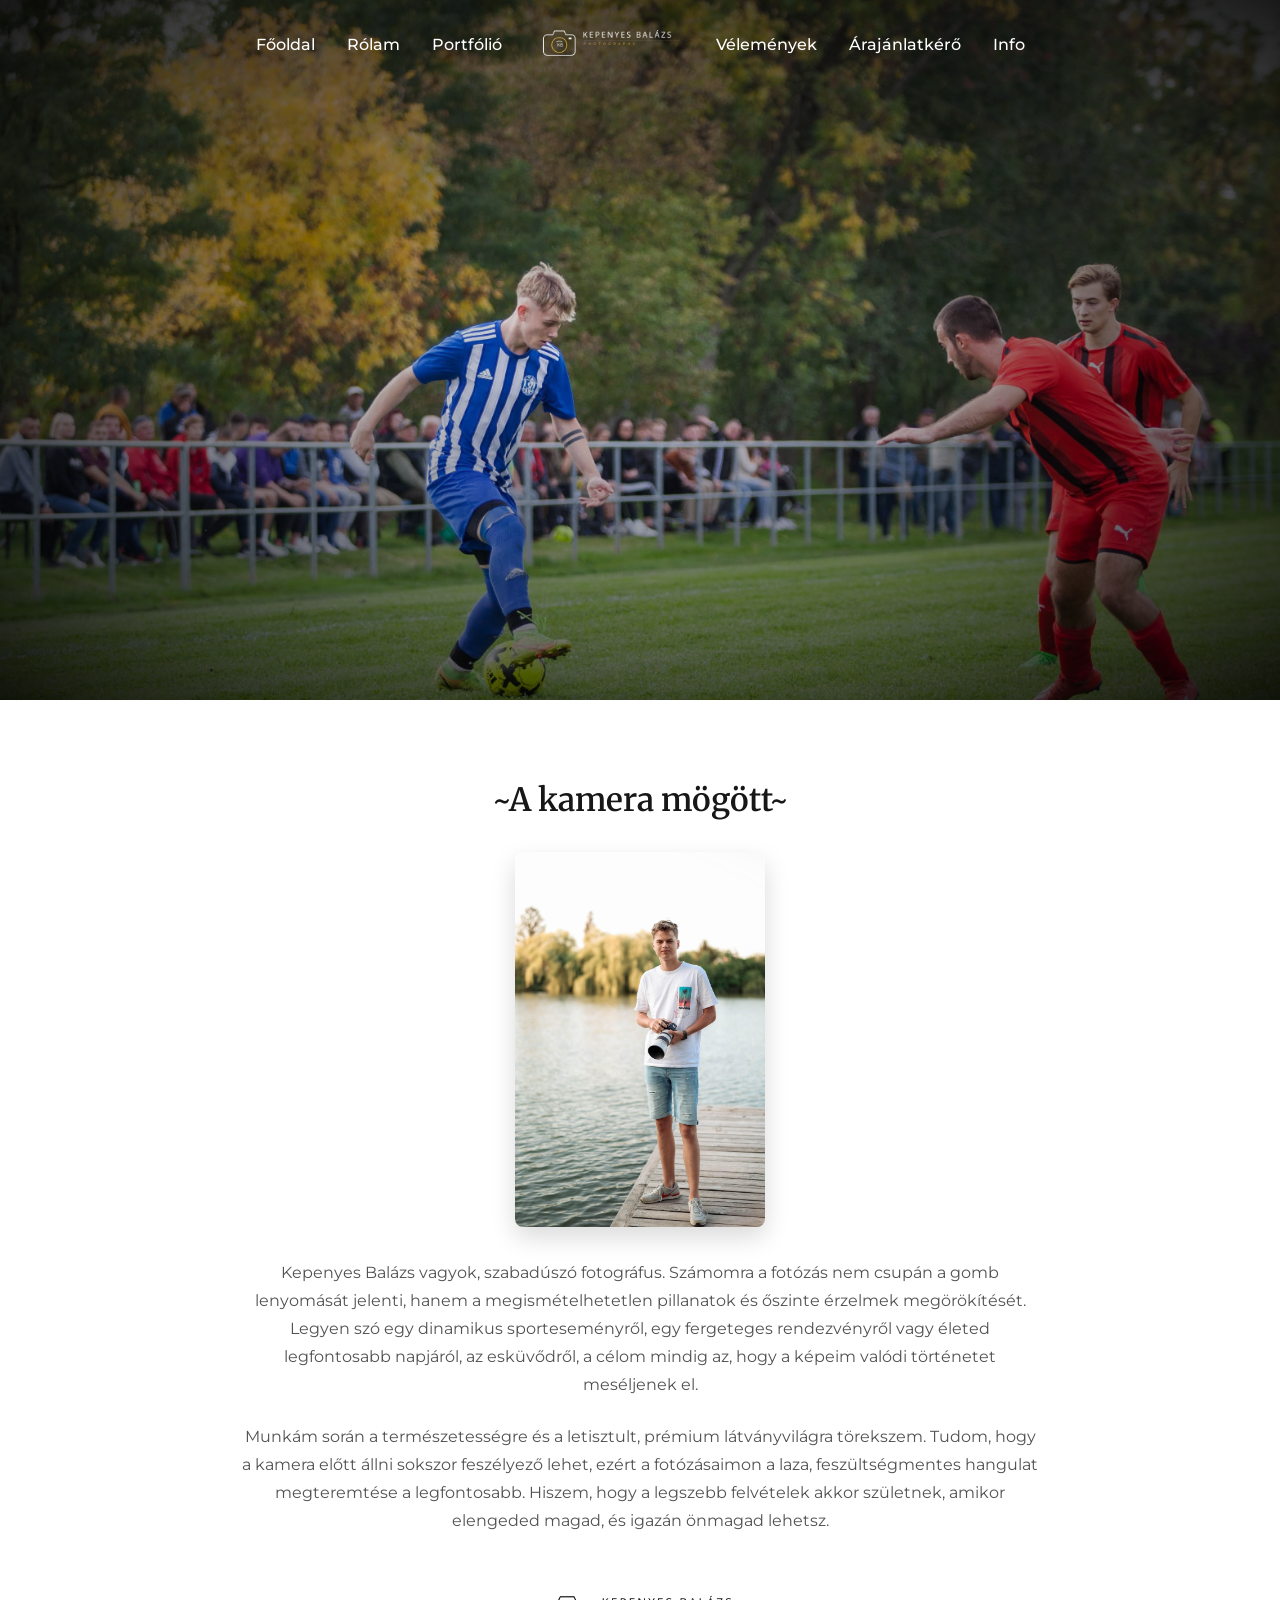
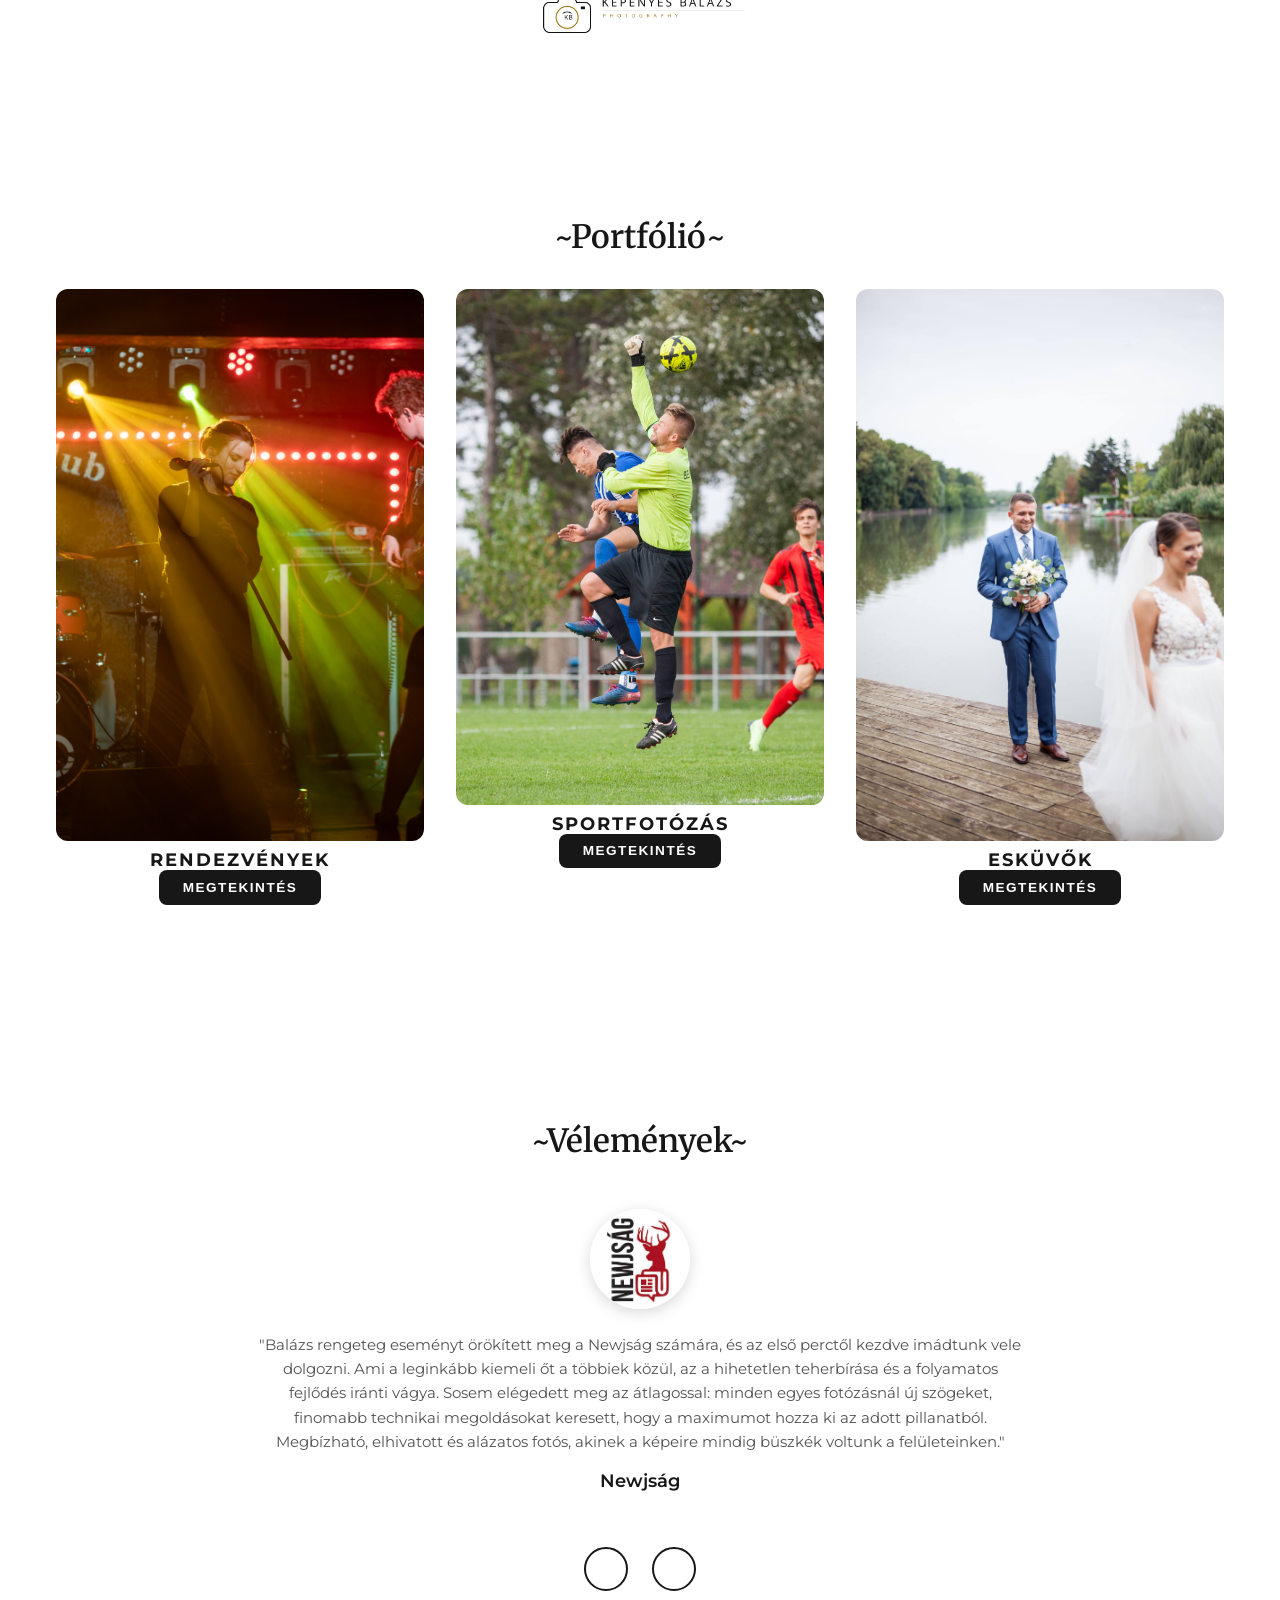
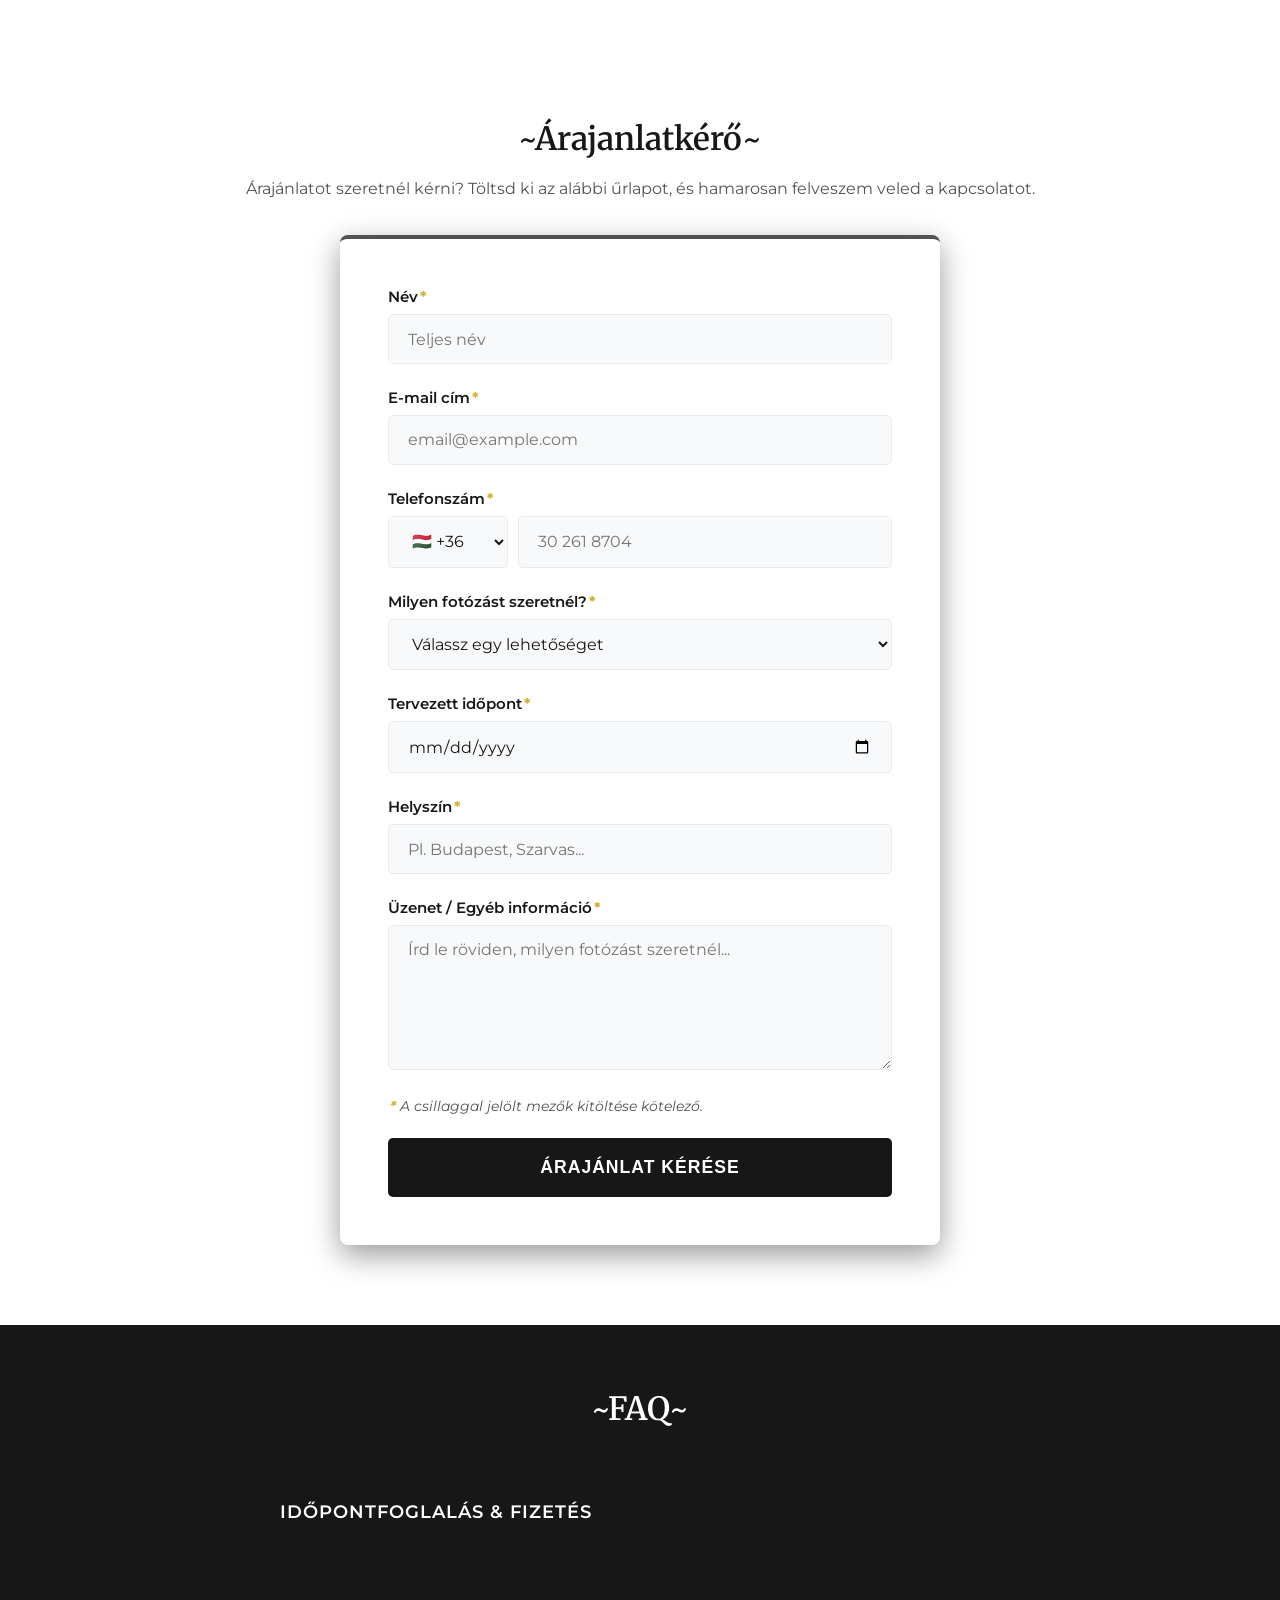
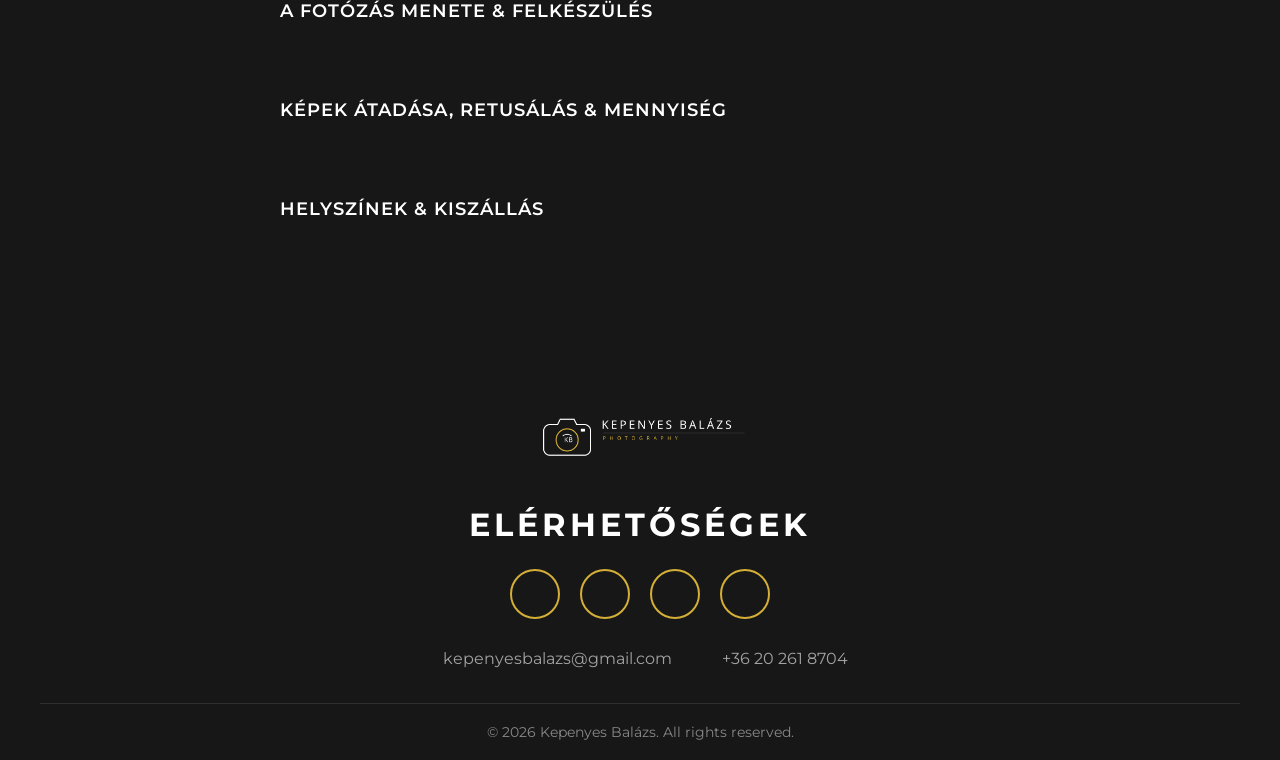
==== commit 20c511e4: "Képek hozzá vannak adva a vélemény reszhez" ====
--- a/index.html
+++ b/index.html
@@ -166,10 +166,10 @@
 
         <div class="client__slider" id="clientSlider">
             <div class="client__card">
-                <img src="https://images.unsplash.com/photo-1500648767791-00dcc994a43e?w=500&h=500&fit=crop"
+                <img src="Picture/Velemenyek/newjsag_logo.jpeg"
                     alt="client 1">
                 <p>
-                   Balázs rengeteg eseményt örökített meg a Newjság számára, és az első perctől kezdve imádtunk vele dolgozni. Ami a leginkább kiemeli őt a többiek közül, az a hihetetlen teherbírása és a folyamatos fejlődés iránti vágya. Sosem elégedett meg az átlagossal: minden egyes fotózásnál új szögeket, finomabb technikai megoldásokat keresett, hogy a maximumot hozza ki az adott pillanatból. Megbízható, elhivatott és alázatos fotós, akinek a képeire mindig büszkék voltunk a felületeinken.
+                   "Balázs rengeteg eseményt örökített meg a Newjság számára, és az első perctől kezdve imádtunk vele dolgozni. Ami a leginkább kiemeli őt a többiek közül, az a hihetetlen teherbírása és a folyamatos fejlődés iránti vágya. Sosem elégedett meg az átlagossal: minden egyes fotózásnál új szögeket, finomabb technikai megoldásokat keresett, hogy a maximumot hozza ki az adott pillanatból. Megbízható, elhivatott és alázatos fotós, akinek a képeire mindig büszkék voltunk a felületeinken."
                 </p>
                 <h4>Newjság</h4>
             </div>
@@ -178,15 +178,15 @@
                 <img src="https://images.unsplash.com/photo-1494790108377-be9c29b29330?w=500&h=500&fit=crop"
                     alt="client 2">
                 <p>
-                    Balázst kértük fel az esküvőnk fotózására, és életünk legjobb döntése volt! Már a készülődéstől kezdve velünk volt, és egészen a lagzi végéig fáradhatatlanul dolgozott. Olyan pillanatokat is megörökített a hajnali buliban, amiket mi a nagy izgalomban észre sem vettünk. Sosem volt tolakodó, szinte láthatatlanul olvadt be a tömegbe, mégis mindenhol ott volt, ahol kellett. A képek gyönyörűek, természetesek és tele vannak érzelemmel. Szívből ajánljuk mindenkinek!
+                    "Balázst kértük fel az esküvőnk fotózására, és életünk legjobb döntése volt! Már a készülődéstől kezdve velünk volt, és egészen a lagzi végéig fáradhatatlanul dolgozott. Olyan pillanatokat is megörökített a hajnali buliban, amiket mi a nagy izgalomban észre sem vettünk. Sosem volt tolakodó, szinte láthatatlanul olvadt be a tömegbe, mégis mindenhol ott volt, ahol kellett. A képek gyönyörűek, természetesek és tele vannak érzelemmel. Szívből ajánljuk mindenkinek!"
                 </p>
                 <h4>Kis Lili</h4>
             </div>
             <div class="client__card">
-                <img src="https://images.unsplash.com/photo-1494790108377-be9c29b29330?w=500&h=500&fit=crop"
+                <img src="Picture/Velemenyek/granarium_zebra_club_logo.jpeg"
                     alt="client 3">
                 <p>
-                    Számtalan fergeteges éjszakát és telt házas bulit fotózott már végig nálunk Balázs. Egy klubban nagyon fontos, hogy a fotós ne feszélyezze a bulizókat, ő pedig zseniálisan, szinte észrevétlenül, mégis mindig a legjobb szögből dolgozik a tömegben. A végeredmény kivétel nélkül egy prémium minőségű, dinamikus képanyag, ami 100%-ban adja vissza a nálunk megszokott hangulatot. Rendkívül megbízható és profi partner!
+                    "Számtalan fergeteges éjszakát és telt házas bulit fotózott már végig nálunk Balázs. Egy klubban nagyon fontos, hogy a fotós ne feszélyezze a bulizókat, ő pedig zseniálisan, szinte észrevétlenül, mégis mindig a legjobb szögből dolgozik a tömegben. A végeredmény kivétel nélkül egy prémium minőségű, dinamikus képanyag, ami 100%-ban adja vissza a nálunk megszokott hangulatot. Rendkívül megbízható és profi partner!"
                 </p>
                 <h4>Granárium Zebra Club</h4>
             </div>
@@ -811,14 +811,14 @@
     <script src="main.js"></script>
     <!-- #endregion -->
 
-
-    <!-- TESTRESZABOTT ARANY LIGHTBOX (A menühöz igazított bezáró X-el) -->
+    <!--#region TESTRESZABOTT ARANY LIGHTBOX (A menühöz igazított bezáró X-el) -->
     <div class="lightbox" id="lightbox">
         <span class="lightbox__close"><i class="ri-close-fill"></i></span>
         <span class="lightbox__arrow lightbox__prev"><i class="ri-arrow-left-s-line"></i></span>
         <img src="" alt="Nagyított kép" class="lightbox__img" id="lightbox-img">
         <span class="lightbox__arrow lightbox__next"><i class="ri-arrow-right-s-line"></i></span>
     </div>
+    <!-- #endregion -->
 </body>
 
 </html>
--- a/styless.css
+++ b/styless.css
@@ -465,7 +465,7 @@
     width: 100px;
     height: 100px;
     border-radius: 50%;
-    object-fit: cover;
+    object-fit: contain;
     margin: 0 auto 1.5rem auto;
     display: block;
     box-shadow: 0 4px 15px rgba(0, 0, 0, 0.15);
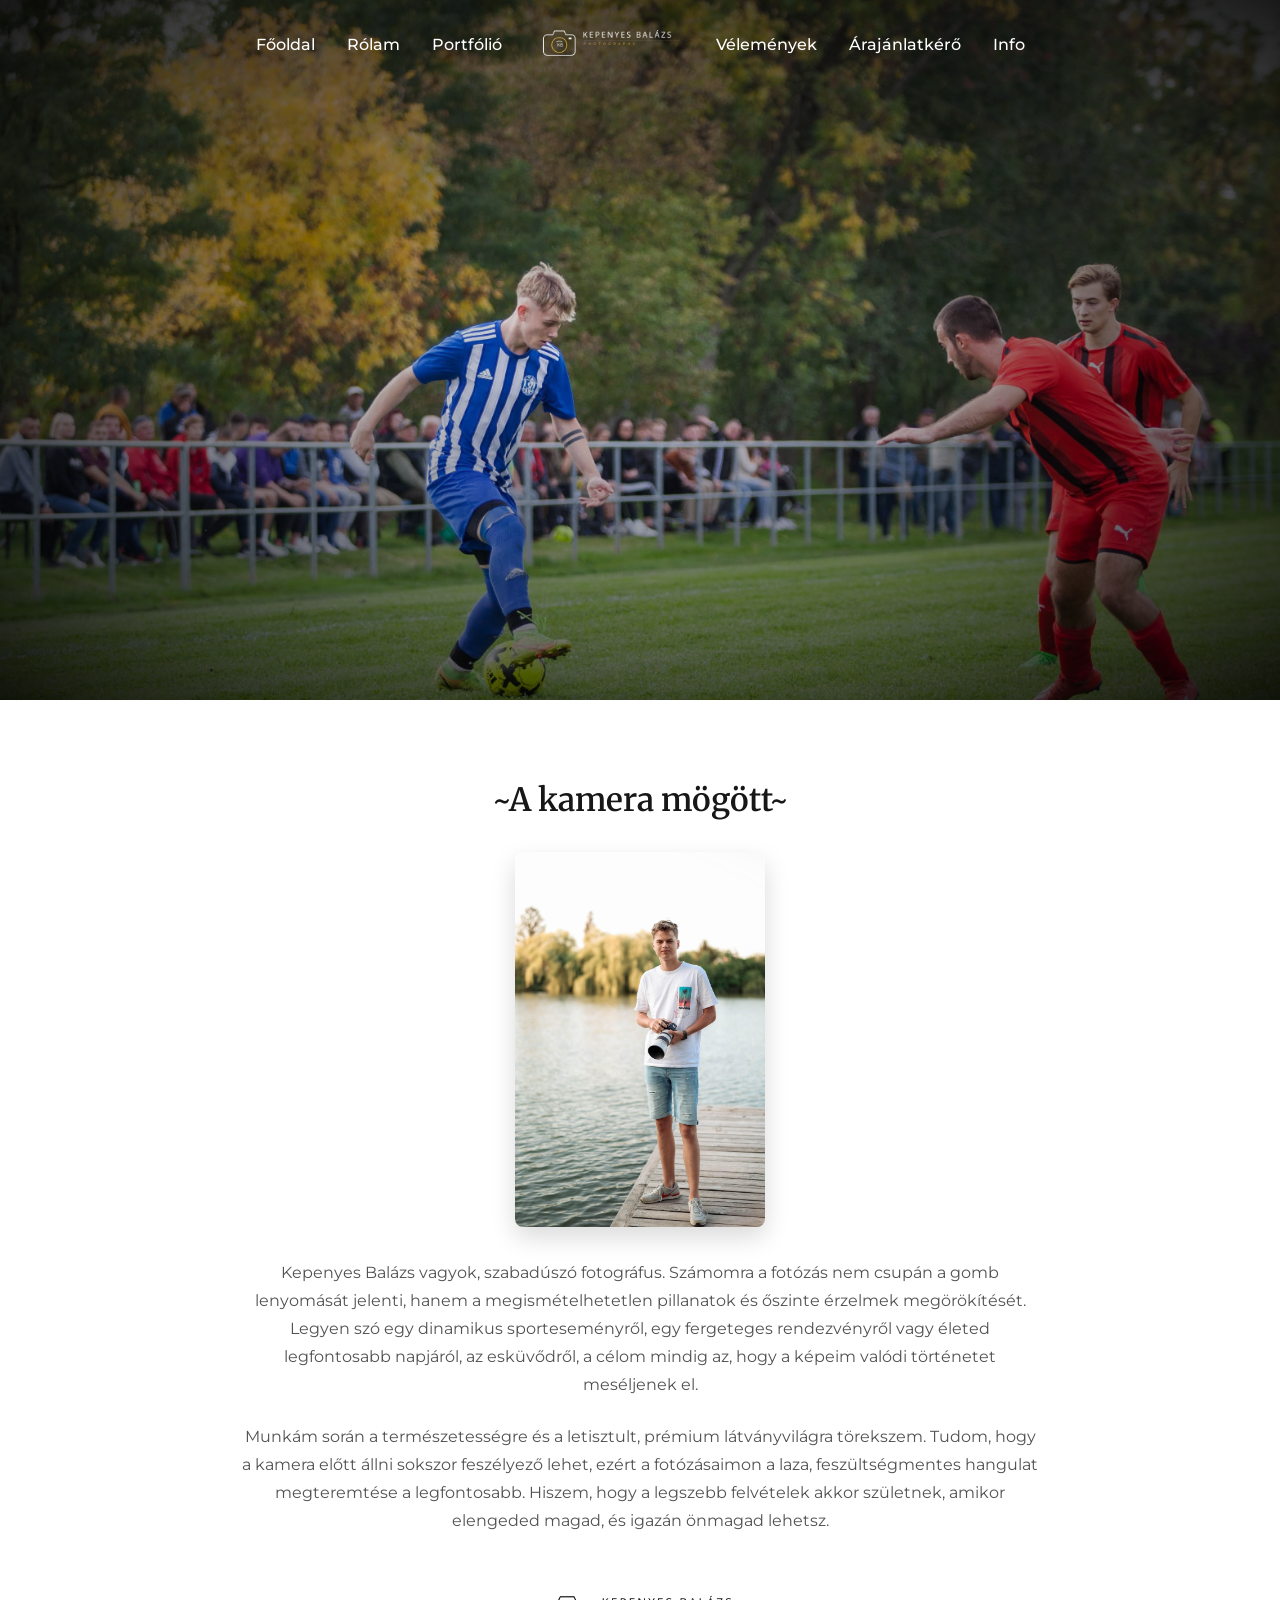
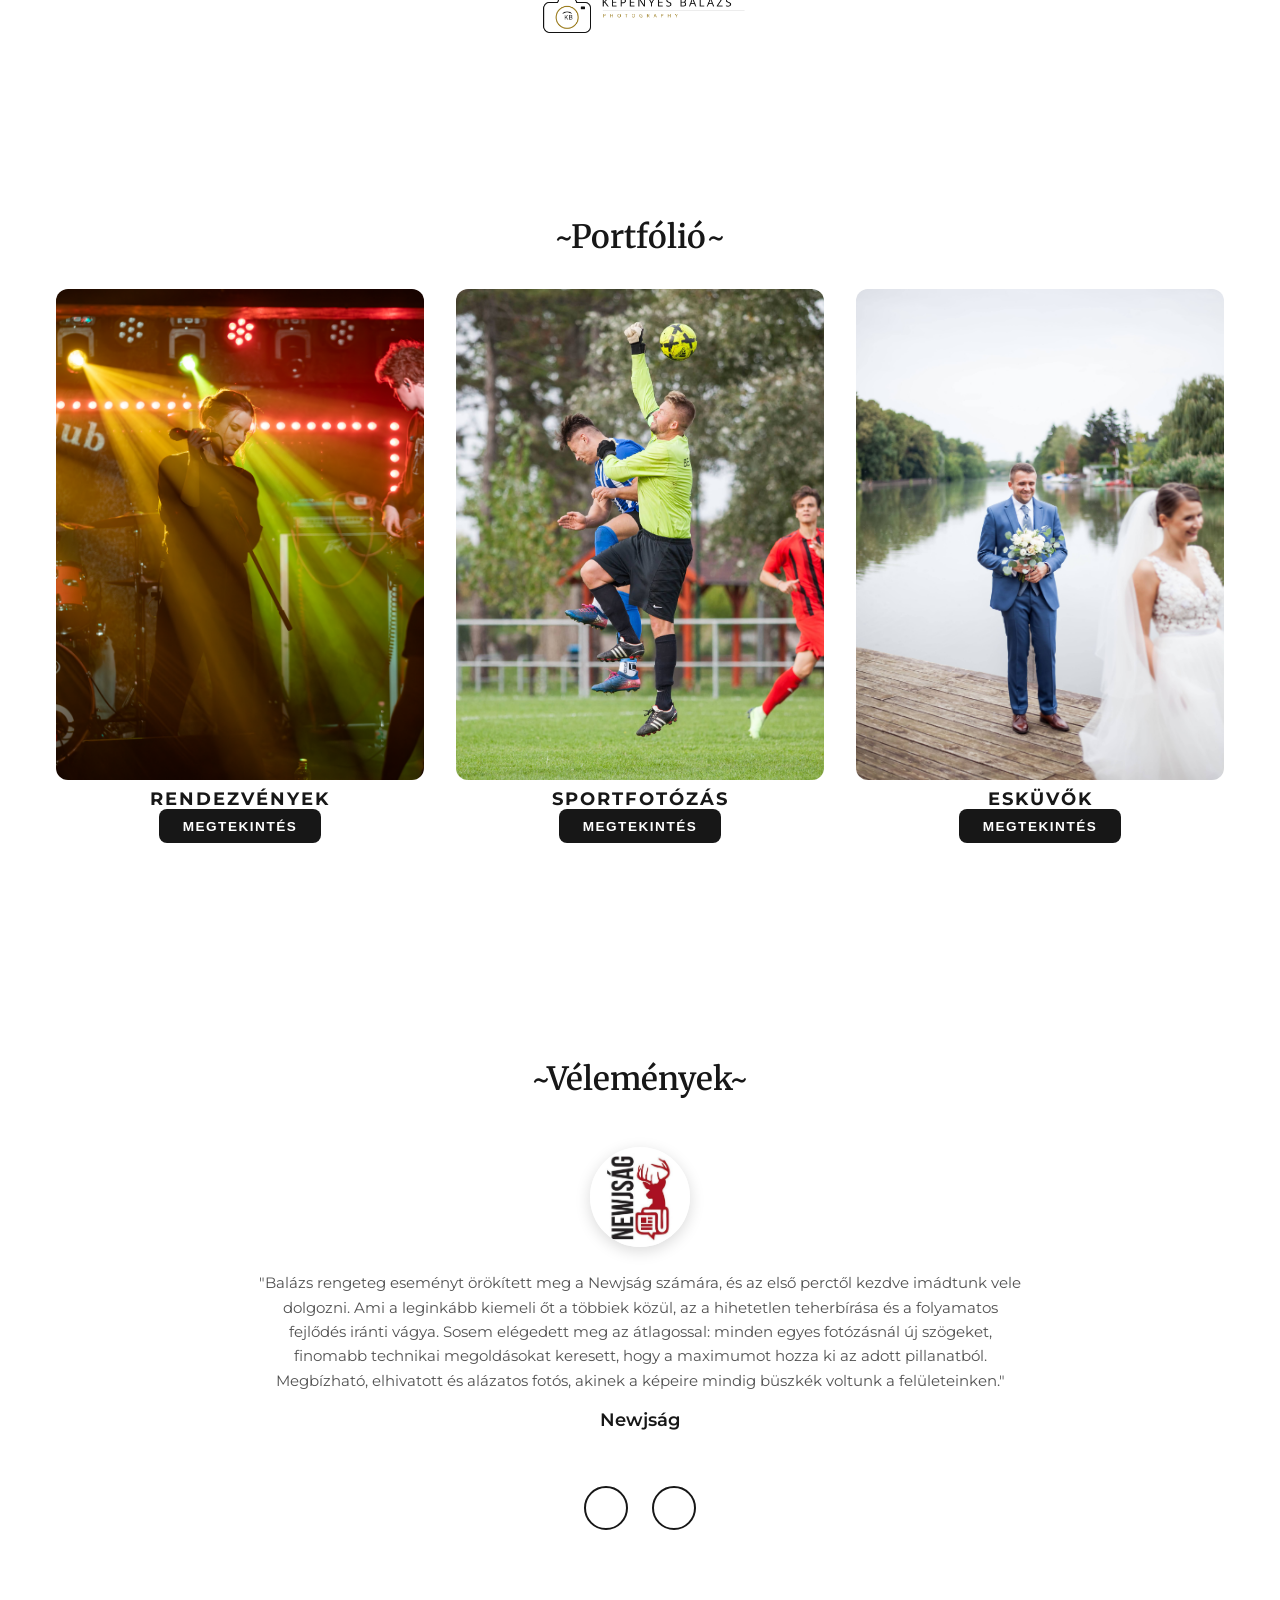
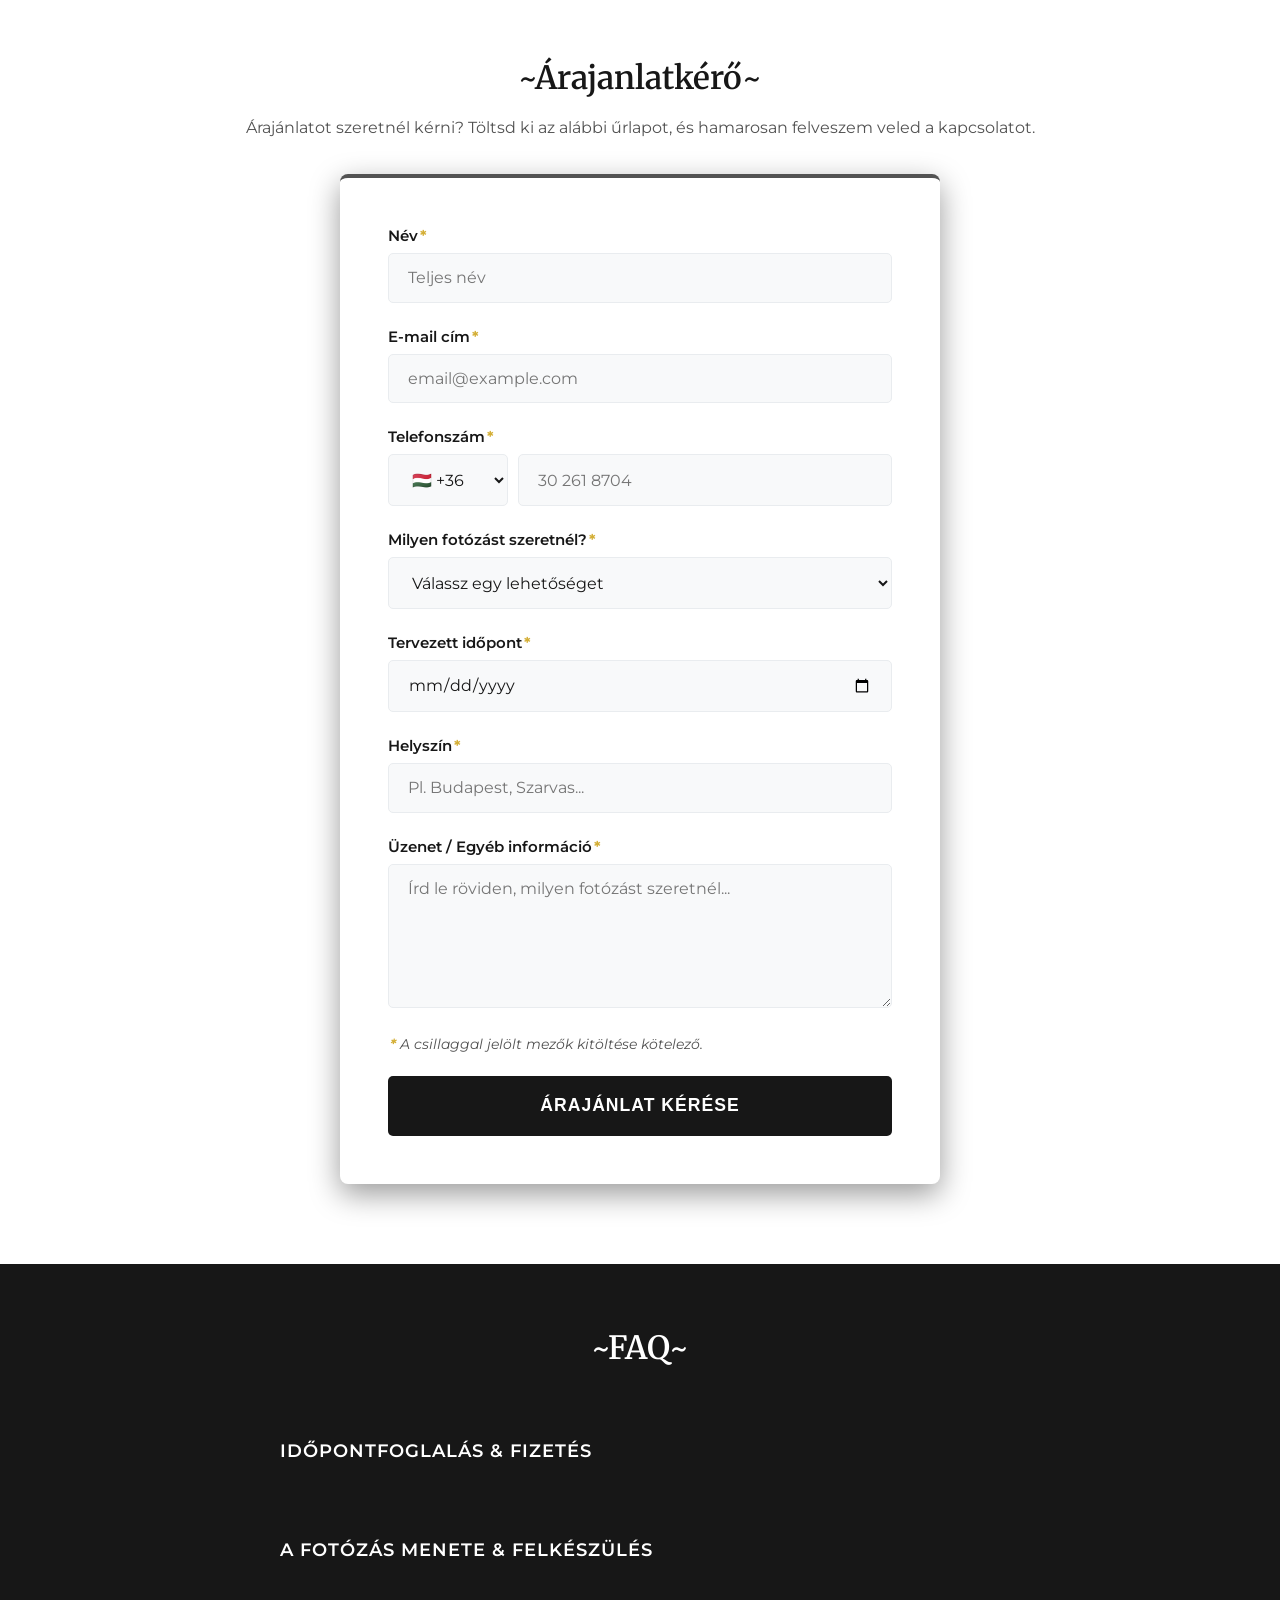
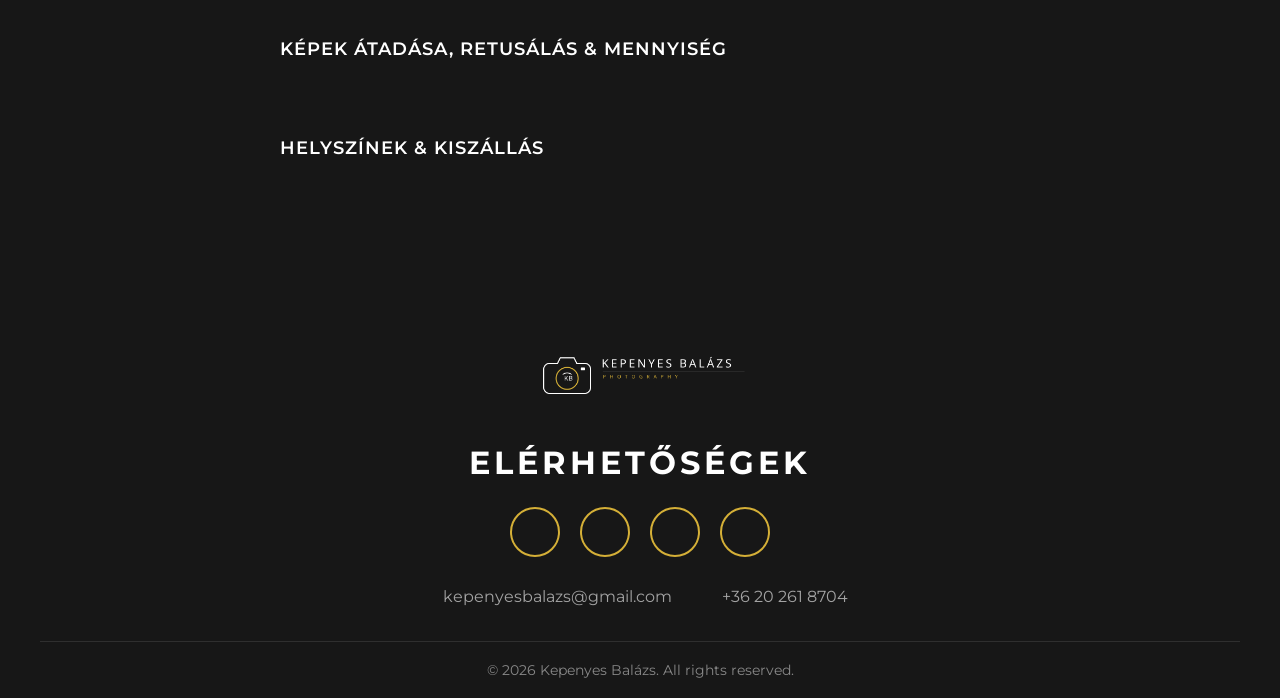
==== commit d5bb8bd9: "Portfolio resz teljesen kesz van" ====
--- a/index.html
+++ b/index.html
@@ -140,8 +140,16 @@
                 <div class="gallery__container" id="gallery-sport">
                     <h3 class="gallery__title">Sport fotók</h3>
                     <div class="gallery__grid">
-                        <img src="Picture/portfolio_2.jpg" alt="Sport 1" class="gallery__thumb">
-                        <img src="Picture/portfolio_1.jpg" alt="Sport 2" class="gallery__thumb">
+                        <img src="Picture/Sport_kepek/sport_referencia_1.jpg" alt="Sport 1" class="gallery__thumb">
+                        <img src="Picture/Sport_kepek/sport_referencia_2.jpg" alt="Sport 2" class="gallery__thumb">
+                        <img src="Picture/Sport_kepek/sport_referencia_3.jpg" alt="Sport 3" class="gallery__thumb">
+                        <img src="Picture/Sport_kepek/sport_referencia_4.jpg" alt="Sport 4" class="gallery__thumb">
+                        <img src="Picture/Sport_kepek/sport_referencia_5.jpg" alt="Sport 5" class="gallery__thumb">
+                        <img src="Picture/Sport_kepek/sport_referencia_6.jpg" alt="Sport 6" class="gallery__thumb">
+                        <img src="Picture/Sport_kepek/sport_referencia_7.jpg" alt="Sport 7" class="gallery__thumb">
+                        <img src="Picture/Sport_kepek/sport_referencia_8.jpg" alt="Sport 8" class="gallery__thumb">
+                        <img src="Picture/Sport_kepek/sport_referencia_9.jpg" alt="Sport 9" class="gallery__thumb">
+                        <img src="Picture/Sport_kepek/sport_referencia_10.jpg" alt="Sport 10" class="gallery__thumb">
                     </div>
                 </div>
 
@@ -149,9 +157,18 @@
                 <div class="gallery__container" id="gallery-wedding">
                     <h3 class="gallery__title">Esküvői fotók</h3>
                     <div class="gallery__grid">
-                        <img src="Picture/portfolio_3.jpg" alt="Wedding 1" class="gallery__thumb">
-                        <img src="Picture/portfolio_2.jpg" alt="Wedding 2" class="gallery__thumb">
-                        <img src="Picture/portfolio_1.jpg" alt="Wedding 3" class="gallery__thumb">
+                        <img src="Picture/Eskuvo_kepek/eskuvo_referencia_1.jpg" alt="Wedding 1" class="gallery__thumb">
+                        <img src="Picture/Eskuvo_kepek/eskuvo_referencia_2.jpg" alt="Wedding 2" class="gallery__thumb">
+                        <img src="Picture/Eskuvo_kepek/eskuvo_referencia_3.jpg" alt="Wedding 3" class="gallery__thumb">
+                        <img src="Picture/Eskuvo_kepek/eskuvo_referencia_4.jpg" alt="Wedding 4" class="gallery__thumb">
+                        <img src="Picture/Eskuvo_kepek/eskuvo_referencia_5.jpg" alt="Wedding 5" class="gallery__thumb">
+                        <img src="Picture/Eskuvo_kepek/eskuvo_referencia_6.jpg" alt="Wedding 6" class="gallery__thumb">
+                        <img src="Picture/Eskuvo_kepek/eskuvo_referencia_7.jpg" alt="Wedding 7" class="gallery__thumb">
+                        <img src="Picture/Eskuvo_kepek/eskuvo_referencia_8.jpg" alt="Wedding 8" class="gallery__thumb">
+                        <img src="Picture/Eskuvo_kepek/eskuvo_referencia_9.jpg" alt="Wedding 9" class="gallery__thumb">
+                        <img src="Picture/Eskuvo_kepek/eskuvo_referencia_10.jpg" alt="Wedding 10" class="gallery__thumb">
+                        <img src="Picture/Eskuvo_kepek/eskuvo_referencia_11.jpg" alt="Wedding 11" class="gallery__thumb">
+                        <img src="Picture/Eskuvo_kepek/eskuvo_referencia_12.jpg" alt="Wedding 12" class="gallery__thumb">
                     </div>
                 </div>
 
--- a/styless.css
+++ b/styless.css
@@ -369,9 +369,10 @@
 
 .portfolio__card img {
     width: 100%;
-    height: auto;
-    object-fit: cover;             
-    border-radius: 12px;           /* Kicsit kisebb lekerekítés, hogy tökéletesen illeszkedjen a kártyába */
+    aspect-ratio: 3 / 4;           /* Ez kényszeríti mindhárom képet ugyanabba az álló arányba */
+    object-fit: cover;             /* Biztosítja, hogy a kép kitöltse a keretet torzulás nélkül */
+    border-radius: 12px;           
+    transition: transform 0.3s ease, box-shadow 0.3s ease;
 }
 
 .portfolio__content {
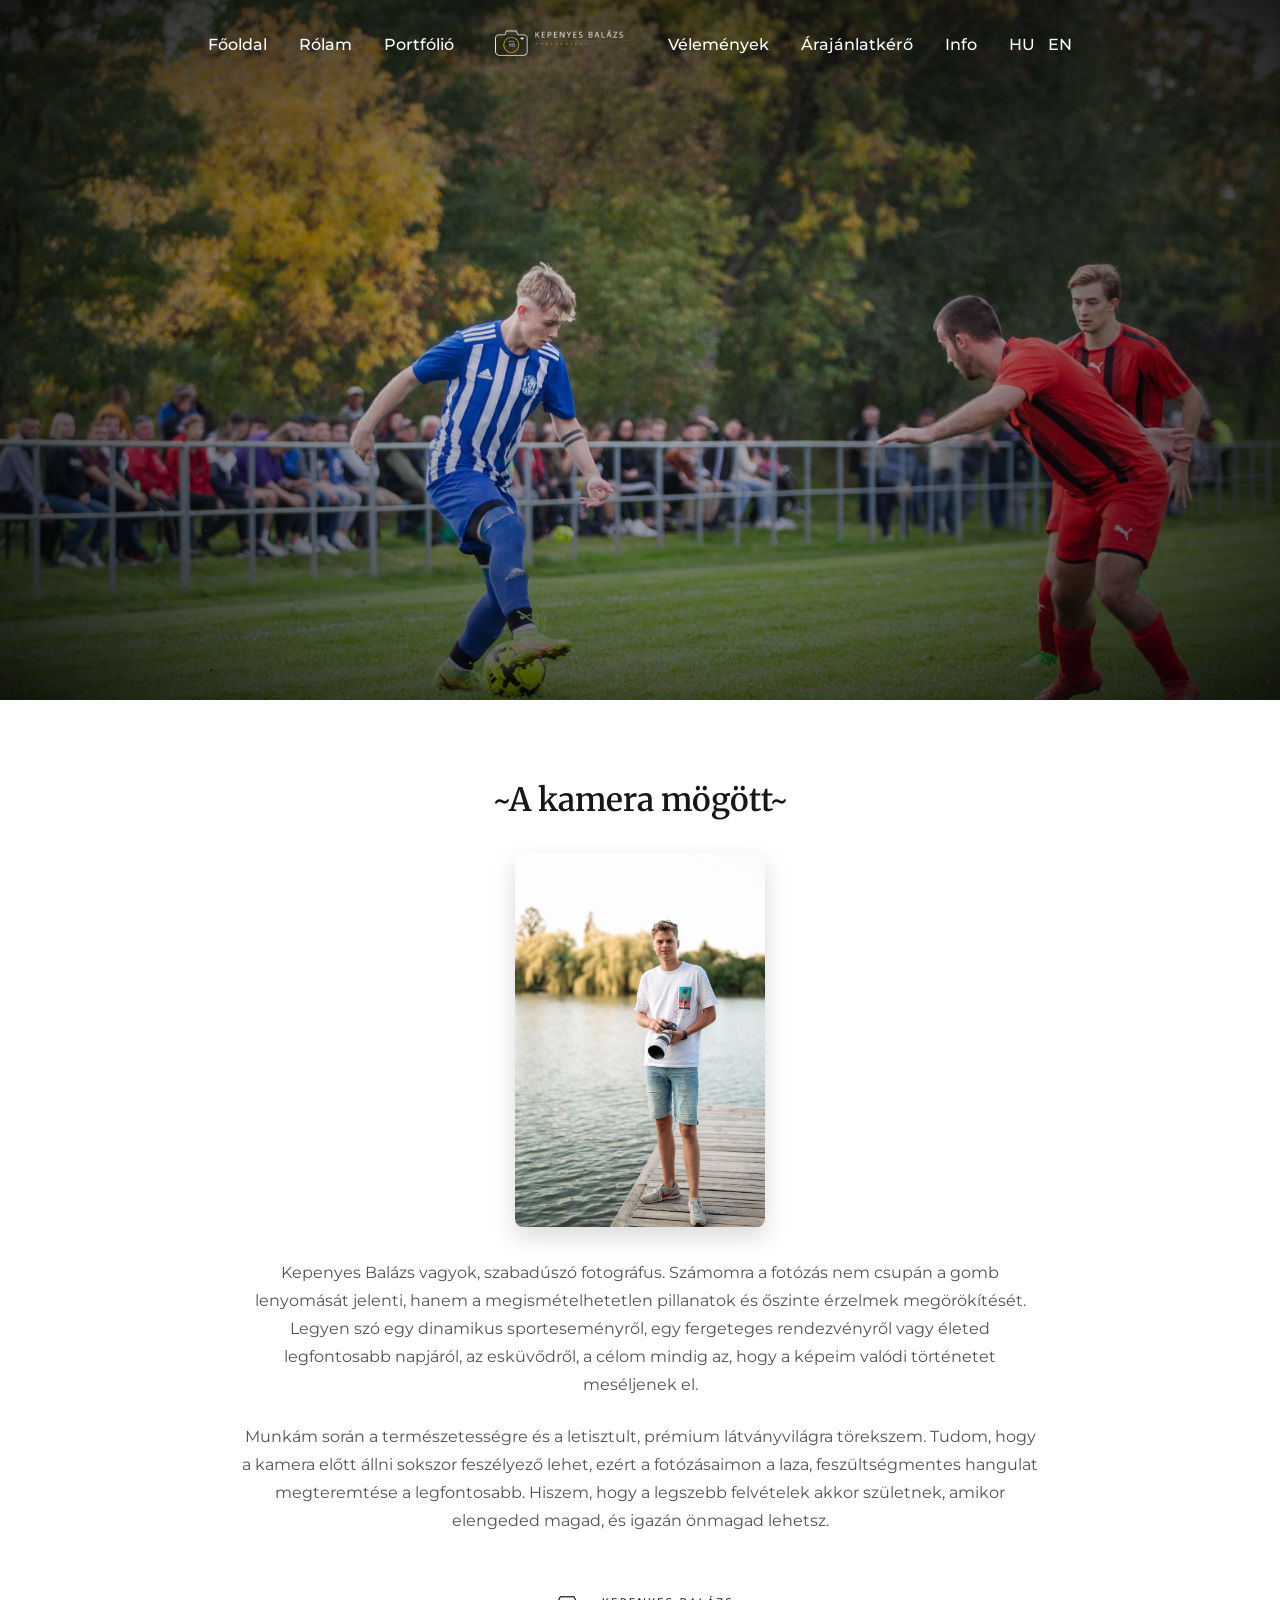
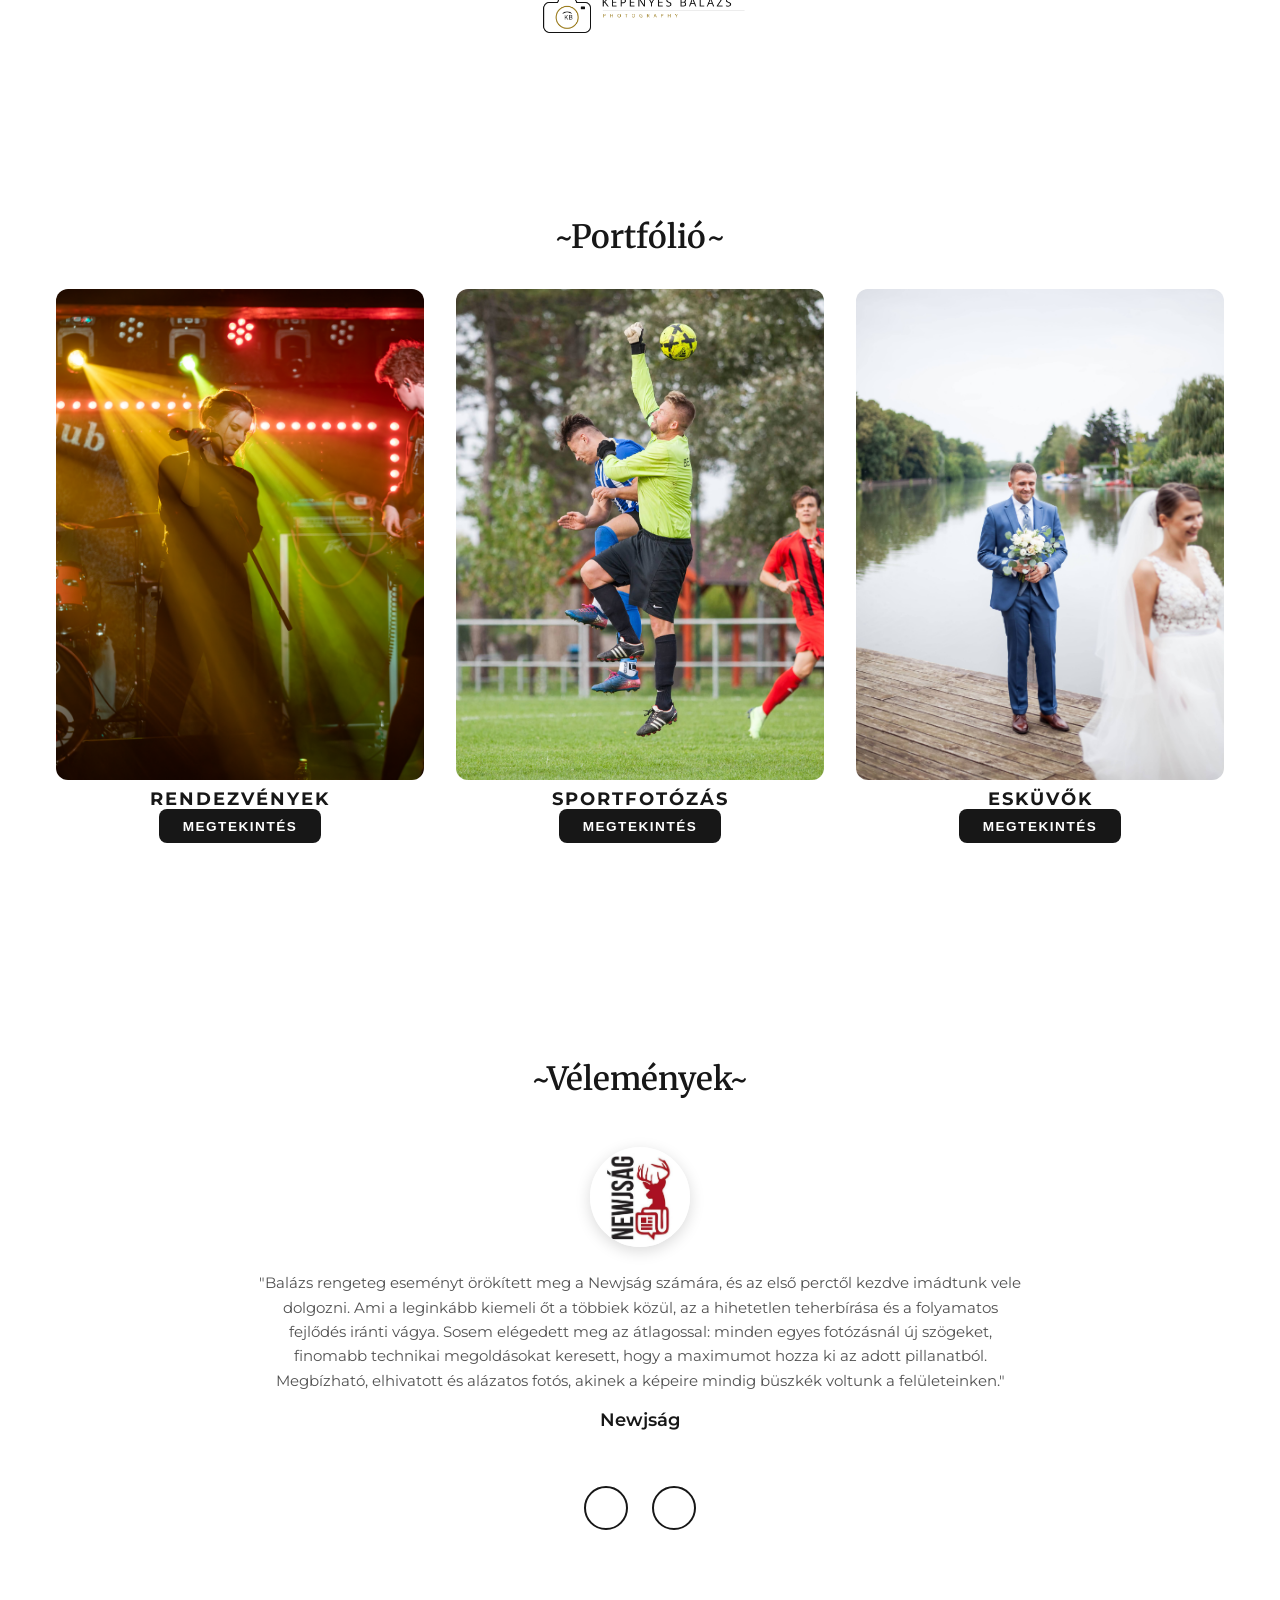
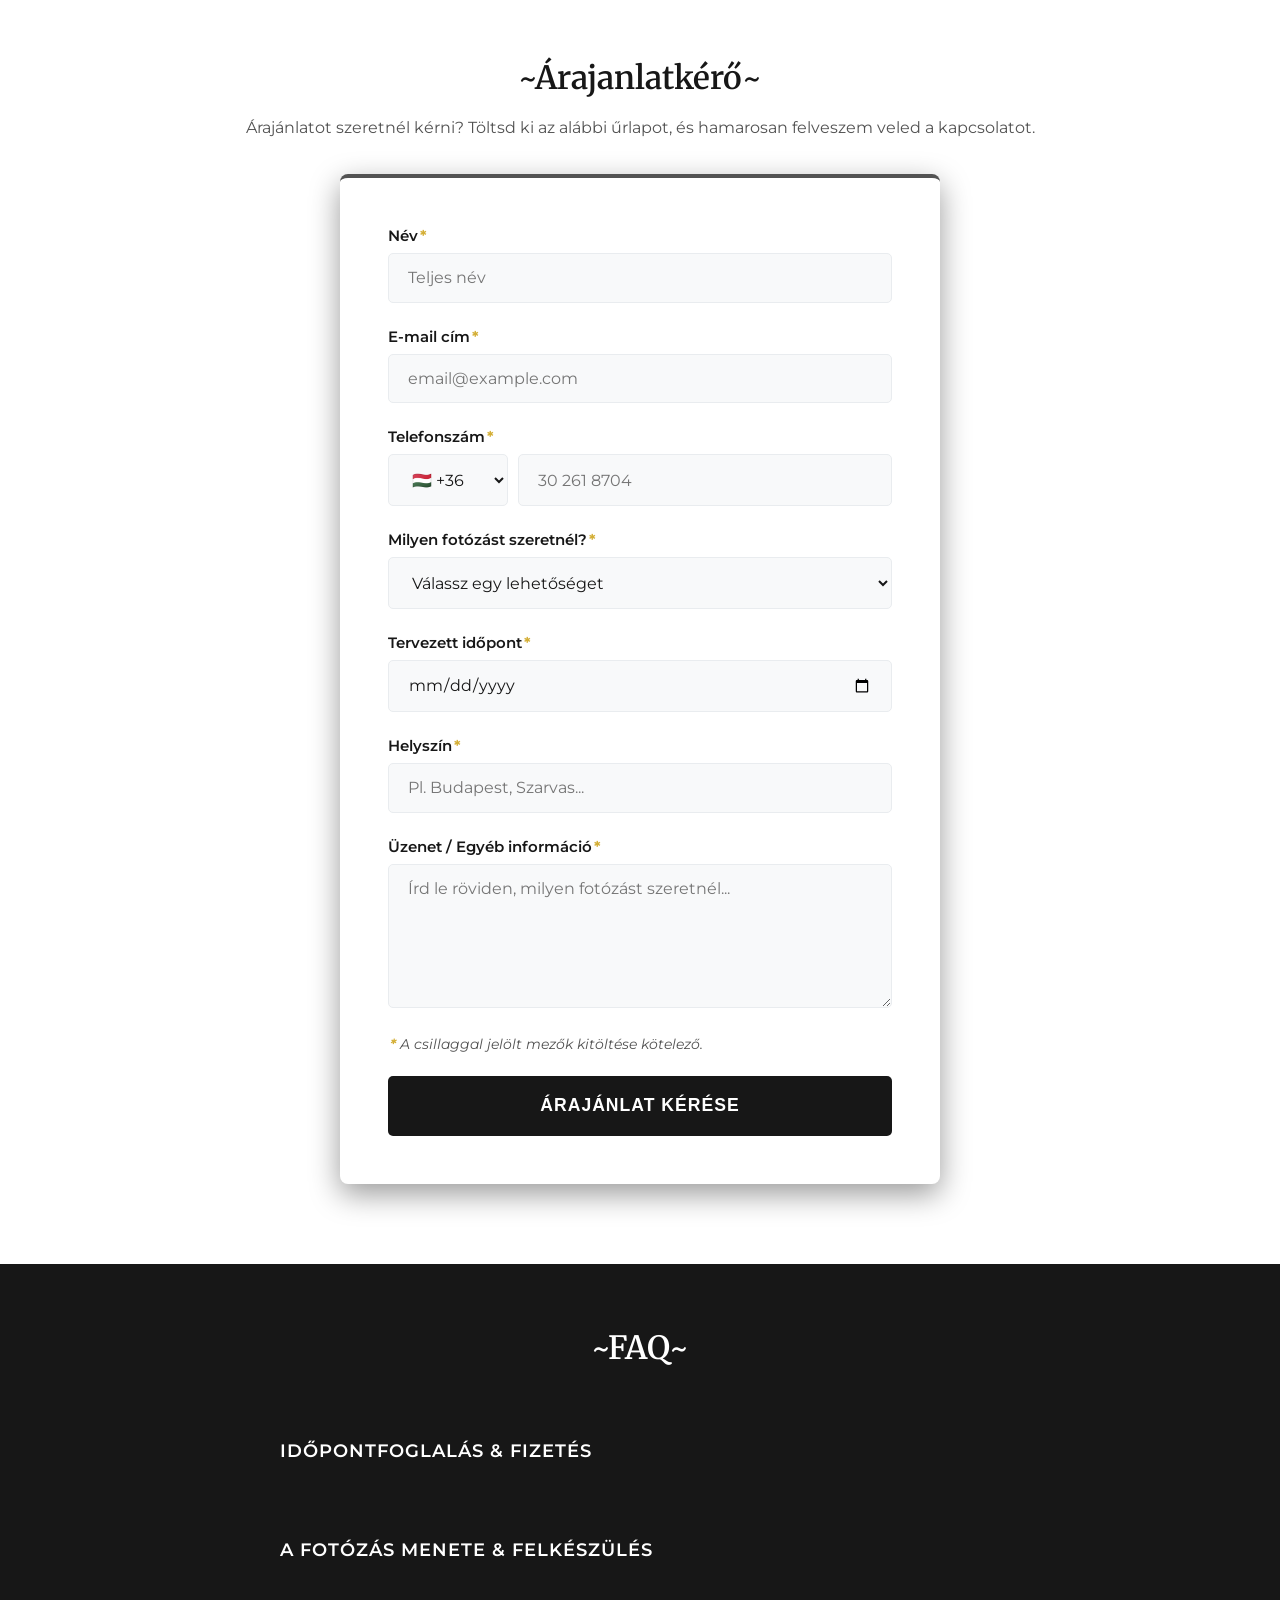
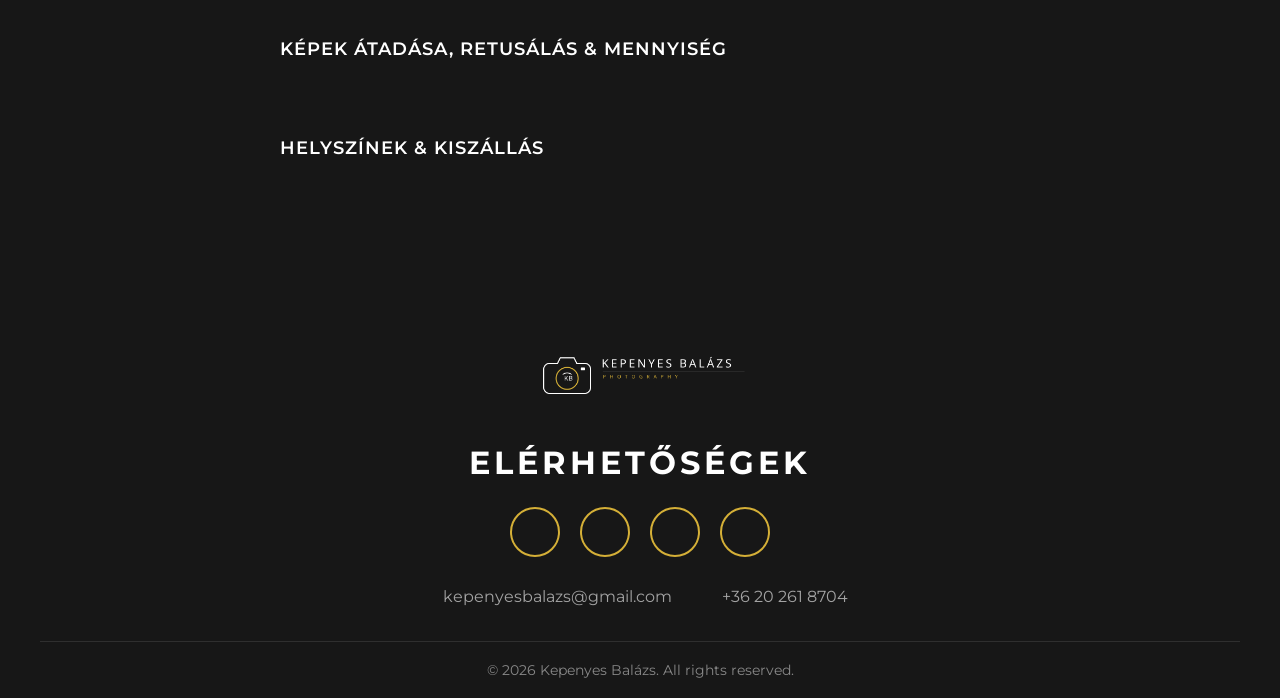
==== commit 5adca2fd: "en.html késsz van" ====
--- a/index.html
+++ b/index.html
@@ -41,6 +41,11 @@
                 <li><a href="#client">Vélemények</a></li>
                 <li><a href="#quote">Árajánlatkérő</a></li>
                 <li><a href="#faq">Info</a></li>
+                <li class="nav__lang">
+                    <a href="index.html" class="active">HU</a>
+                    <span class="lang-separator">|</span>
+                    <a href="en.html">EN</a>
+                </li>
             </div>
         </nav>
     </header>
@@ -60,11 +65,17 @@
             <div class="about__text">
 
                 <p class="section__description">
-                    Kepenyes Balázs vagyok, szabadúszó fotográfus. Számomra a fotózás nem csupán a gomb lenyomását jelenti, hanem a megismételhetetlen pillanatok és őszinte érzelmek megörökítését. Legyen szó egy dinamikus sporteseményről, egy fergeteges rendezvényről vagy életed legfontosabb napjáról, az esküvődről, a célom mindig az, hogy a képeim valódi történetet meséljenek el.
+                    Kepenyes Balázs vagyok, szabadúszó fotográfus. Számomra a fotózás nem csupán a gomb lenyomását
+                    jelenti, hanem a megismételhetetlen pillanatok és őszinte érzelmek megörökítését. Legyen szó egy
+                    dinamikus sporteseményről, egy fergeteges rendezvényről vagy életed legfontosabb napjáról, az
+                    esküvődről, a célom mindig az, hogy a képeim valódi történetet meséljenek el.
                 </p>
 
                 <p class="section__description">
-                    Munkám során a természetességre és a letisztult, prémium látványvilágra törekszem. Tudom, hogy a kamera előtt állni sokszor feszélyező lehet, ezért a fotózásaimon a laza, feszültségmentes hangulat megteremtése a legfontosabb. Hiszem, hogy a legszebb felvételek akkor születnek, amikor elengeded magad, és igazán önmagad lehetsz.
+                    Munkám során a természetességre és a letisztult, prémium látványvilágra törekszem. Tudom, hogy a
+                    kamera előtt állni sokszor feszélyező lehet, ezért a fotózásaimon a laza, feszültségmentes hangulat
+                    megteremtése a legfontosabb. Hiszem, hogy a legszebb felvételek akkor születnek, amikor elengeded
+                    magad, és igazán önmagad lehetsz.
                 </p>
 
             </div>
@@ -121,18 +132,30 @@
                 <div class="gallery__container" id="gallery-party">
                     <h3 class="gallery__title">Rendezvény fotók</h3>
                     <div class="gallery__grid">
-                        <img src="Picture/Party_kepek/party_referencia_1.jpg" alt="Party 1" class="gallery__thumb">
-                        <img src="Picture/Party_kepek/party_referencia_2.jpg" alt="Party 2" class="gallery__thumb">
-                        <img src="Picture/Party_kepek/party_referencia_3.jpg" alt="Party 3" class="gallery__thumb">
-                        <img src="Picture/Party_kepek/party_referencia_4.jpg" alt="Party 4" class="gallery__thumb">
-                        <img src="Picture/Party_kepek/party_referencia_5.jpg" alt="Party 5" class="gallery__thumb">
-                        <img src="Picture/Party_kepek/party_referencia_6.jpg" alt="Party 6" class="gallery__thumb">
-                        <img src="Picture/Party_kepek/party_referencia_7.jpg" alt="Party 7" class="gallery__thumb">
-                        <img src="Picture/Party_kepek/party_referencia_8.jpg" alt="Party 8" class="gallery__thumb">
-                        <img src="Picture/Party_kepek/party_referencia_9.jpg" alt="Party 9" class="gallery__thumb">
-                        <img src="Picture/Party_kepek/party_referencia_10.jpg" alt="Party 10" class="gallery__thumb">
-                        <img src="Picture/Party_kepek/party_referencia_11.jpg" alt="Party 11" class="gallery__thumb">
-                        <img src="Picture/Party_kepek/party_referencia_12.jpg" alt="Party 12" class="gallery__thumb">
+                        <img src="Picture/Party_kepek/party_referencia_1.jpg" alt="Party 1" class="gallery__thumb"
+                            loading="lazy">
+                        <img src="Picture/Party_kepek/party_referencia_2.jpg" alt="Party 2" class="gallery__thumb"
+                            loading="lazy">
+                        <img src="Picture/Party_kepek/party_referencia_3.jpg" alt="Party 3" class="gallery__thumb"
+                            loading="lazy">
+                        <img src="Picture/Party_kepek/party_referencia_4.jpg" alt="Party 4" class="gallery__thumb"
+                            loading="lazy">
+                        <img src="Picture/Party_kepek/party_referencia_5.jpg" alt="Party 5" class="gallery__thumb"
+                            loading="lazy">
+                        <img src="Picture/Party_kepek/party_referencia_6.jpg" alt="Party 6" class="gallery__thumb"
+                            loading="lazy">
+                        <img src="Picture/Party_kepek/party_referencia_7.jpg" alt="Party 7" class="gallery__thumb"
+                            loading="lazy">
+                        <img src="Picture/Party_kepek/party_referencia_8.jpg" alt="Party 8" class="gallery__thumb"
+                            loading="lazy">
+                        <img src="Picture/Party_kepek/party_referencia_9.jpg" alt="Party 9" class="gallery__thumb"
+                            loading="lazy">
+                        <img src="Picture/Party_kepek/party_referencia_10.jpg" alt="Party 10" class="gallery__thumb"
+                            loading="lazy">
+                        <img src="Picture/Party_kepek/party_referencia_11.jpg" alt="Party 11" class="gallery__thumb"
+                            loading="lazy">
+                        <img src="Picture/Party_kepek/party_referencia_12.jpg" alt="Party 12" class="gallery__thumb"
+                            loading="lazy">
                     </div>
                 </div>
 
@@ -140,16 +163,26 @@
                 <div class="gallery__container" id="gallery-sport">
                     <h3 class="gallery__title">Sport fotók</h3>
                     <div class="gallery__grid">
-                        <img src="Picture/Sport_kepek/sport_referencia_1.jpg" alt="Sport 1" class="gallery__thumb">
-                        <img src="Picture/Sport_kepek/sport_referencia_2.jpg" alt="Sport 2" class="gallery__thumb">
-                        <img src="Picture/Sport_kepek/sport_referencia_3.jpg" alt="Sport 3" class="gallery__thumb">
-                        <img src="Picture/Sport_kepek/sport_referencia_4.jpg" alt="Sport 4" class="gallery__thumb">
-                        <img src="Picture/Sport_kepek/sport_referencia_5.jpg" alt="Sport 5" class="gallery__thumb">
-                        <img src="Picture/Sport_kepek/sport_referencia_6.jpg" alt="Sport 6" class="gallery__thumb">
-                        <img src="Picture/Sport_kepek/sport_referencia_7.jpg" alt="Sport 7" class="gallery__thumb">
-                        <img src="Picture/Sport_kepek/sport_referencia_8.jpg" alt="Sport 8" class="gallery__thumb">
-                        <img src="Picture/Sport_kepek/sport_referencia_9.jpg" alt="Sport 9" class="gallery__thumb">
-                        <img src="Picture/Sport_kepek/sport_referencia_10.jpg" alt="Sport 10" class="gallery__thumb">
+                        <img src="Picture/Sport_kepek/sport_referencia_1.jpg" alt="Sport 1" class="gallery__thumb"
+                            loading="lazy">
+                        <img src="Picture/Sport_kepek/sport_referencia_2.jpg" alt="Sport 2" class="gallery__thumb"
+                            loading="lazy">
+                        <img src="Picture/Sport_kepek/sport_referencia_3.jpg" alt="Sport 3" class="gallery__thumb"
+                            loading="lazy">
+                        <img src="Picture/Sport_kepek/sport_referencia_4.jpg" alt="Sport 4" class="gallery__thumb"
+                            loading="lazy">
+                        <img src="Picture/Sport_kepek/sport_referencia_5.jpg" alt="Sport 5" class="gallery__thumb"
+                            loading="lazy">
+                        <img src="Picture/Sport_kepek/sport_referencia_6.jpg" alt="Sport 6" class="gallery__thumb"
+                            loading="lazy">
+                        <img src="Picture/Sport_kepek/sport_referencia_7.jpg" alt="Sport 7" class="gallery__thumb"
+                            loading="lazy">
+                        <img src="Picture/Sport_kepek/sport_referencia_8.jpg" alt="Sport 8" class="gallery__thumb"
+                            loading="lazy">
+                        <img src="Picture/Sport_kepek/sport_referencia_9.jpg" alt="Sport 9" class="gallery__thumb"
+                            loading="lazy">
+                        <img src="Picture/Sport_kepek/sport_referencia_10.jpg" alt="Sport 10" class="gallery__thumb"
+                            loading="lazy">
                     </div>
                 </div>
 
@@ -157,18 +190,30 @@
                 <div class="gallery__container" id="gallery-wedding">
                     <h3 class="gallery__title">Esküvői fotók</h3>
                     <div class="gallery__grid">
-                        <img src="Picture/Eskuvo_kepek/eskuvo_referencia_1.jpg" alt="Wedding 1" class="gallery__thumb">
-                        <img src="Picture/Eskuvo_kepek/eskuvo_referencia_2.jpg" alt="Wedding 2" class="gallery__thumb">
-                        <img src="Picture/Eskuvo_kepek/eskuvo_referencia_3.jpg" alt="Wedding 3" class="gallery__thumb">
-                        <img src="Picture/Eskuvo_kepek/eskuvo_referencia_4.jpg" alt="Wedding 4" class="gallery__thumb">
-                        <img src="Picture/Eskuvo_kepek/eskuvo_referencia_5.jpg" alt="Wedding 5" class="gallery__thumb">
-                        <img src="Picture/Eskuvo_kepek/eskuvo_referencia_6.jpg" alt="Wedding 6" class="gallery__thumb">
-                        <img src="Picture/Eskuvo_kepek/eskuvo_referencia_7.jpg" alt="Wedding 7" class="gallery__thumb">
-                        <img src="Picture/Eskuvo_kepek/eskuvo_referencia_8.jpg" alt="Wedding 8" class="gallery__thumb">
-                        <img src="Picture/Eskuvo_kepek/eskuvo_referencia_9.jpg" alt="Wedding 9" class="gallery__thumb">
-                        <img src="Picture/Eskuvo_kepek/eskuvo_referencia_10.jpg" alt="Wedding 10" class="gallery__thumb">
-                        <img src="Picture/Eskuvo_kepek/eskuvo_referencia_11.jpg" alt="Wedding 11" class="gallery__thumb">
-                        <img src="Picture/Eskuvo_kepek/eskuvo_referencia_12.jpg" alt="Wedding 12" class="gallery__thumb">
+                        <img src="Picture/Eskuvo_kepek/eskuvo_referencia_1.jpg" alt="Wedding 1" class="gallery__thumb"
+                            loading="lazy">
+                        <img src="Picture/Eskuvo_kepek/eskuvo_referencia_2.jpg" alt="Wedding 2" class="gallery__thumb"
+                            loading="lazy">
+                        <img src="Picture/Eskuvo_kepek/eskuvo_referencia_3.jpg" alt="Wedding 3" class="gallery__thumb"
+                            loading="lazy">
+                        <img src="Picture/Eskuvo_kepek/eskuvo_referencia_4.jpg" alt="Wedding 4" class="gallery__thumb"
+                            loading="lazy">
+                        <img src="Picture/Eskuvo_kepek/eskuvo_referencia_5.jpg" alt="Wedding 5" class="gallery__thumb"
+                            loading="lazy">
+                        <img src="Picture/Eskuvo_kepek/eskuvo_referencia_6.jpg" alt="Wedding 6" class="gallery__thumb"
+                            loading="lazy">
+                        <img src="Picture/Eskuvo_kepek/eskuvo_referencia_7.jpg" alt="Wedding 7" class="gallery__thumb"
+                            loading="lazy">
+                        <img src="Picture/Eskuvo_kepek/eskuvo_referencia_8.jpg" alt="Wedding 8" class="gallery__thumb"
+                            loading="lazy">
+                        <img src="Picture/Eskuvo_kepek/eskuvo_referencia_9.jpg" alt="Wedding 9" class="gallery__thumb"
+                            loading="lazy">
+                        <img src="Picture/Eskuvo_kepek/eskuvo_referencia_10.jpg" alt="Wedding 10" class="gallery__thumb"
+                            loading="lazy">
+                        <img src="Picture/Eskuvo_kepek/eskuvo_referencia_11.jpg" alt="Wedding 11" class="gallery__thumb"
+                            loading="lazy">
+                        <img src="Picture/Eskuvo_kepek/eskuvo_referencia_12.jpg" alt="Wedding 12" class="gallery__thumb"
+                            loading="lazy">
                     </div>
                 </div>
 
@@ -183,10 +228,13 @@
 
         <div class="client__slider" id="clientSlider">
             <div class="client__card">
-                <img src="Picture/Velemenyek/newjsag_logo.jpeg"
-                    alt="client 1">
+                <img src="Picture/Velemenyek/newjsag_logo.jpeg" alt="client 1">
                 <p>
-                   "Balázs rengeteg eseményt örökített meg a Newjság számára, és az első perctől kezdve imádtunk vele dolgozni. Ami a leginkább kiemeli őt a többiek közül, az a hihetetlen teherbírása és a folyamatos fejlődés iránti vágya. Sosem elégedett meg az átlagossal: minden egyes fotózásnál új szögeket, finomabb technikai megoldásokat keresett, hogy a maximumot hozza ki az adott pillanatból. Megbízható, elhivatott és alázatos fotós, akinek a képeire mindig büszkék voltunk a felületeinken."
+                    "Balázs rengeteg eseményt örökített meg a Newjság számára, és az első perctől kezdve imádtunk vele
+                    dolgozni. Ami a leginkább kiemeli őt a többiek közül, az a hihetetlen teherbírása és a folyamatos
+                    fejlődés iránti vágya. Sosem elégedett meg az átlagossal: minden egyes fotózásnál új szögeket,
+                    finomabb technikai megoldásokat keresett, hogy a maximumot hozza ki az adott pillanatból.
+                    Megbízható, elhivatott és alázatos fotós, akinek a képeire mindig büszkék voltunk a felületeinken."
                 </p>
                 <h4>Newjság</h4>
             </div>
@@ -195,15 +243,22 @@
                 <img src="https://images.unsplash.com/photo-1494790108377-be9c29b29330?w=500&h=500&fit=crop"
                     alt="client 2">
                 <p>
-                    "Balázst kértük fel az esküvőnk fotózására, és életünk legjobb döntése volt! Már a készülődéstől kezdve velünk volt, és egészen a lagzi végéig fáradhatatlanul dolgozott. Olyan pillanatokat is megörökített a hajnali buliban, amiket mi a nagy izgalomban észre sem vettünk. Sosem volt tolakodó, szinte láthatatlanul olvadt be a tömegbe, mégis mindenhol ott volt, ahol kellett. A képek gyönyörűek, természetesek és tele vannak érzelemmel. Szívből ajánljuk mindenkinek!"
+                    "Balázst kértük fel az esküvőnk fotózására, és életünk legjobb döntése volt! Már a készülődéstől
+                    kezdve velünk volt, és egészen a lagzi végéig fáradhatatlanul dolgozott. Olyan pillanatokat is
+                    megörökített a hajnali buliban, amiket mi a nagy izgalomban észre sem vettünk. Sosem volt tolakodó,
+                    szinte láthatatlanul olvadt be a tömegbe, mégis mindenhol ott volt, ahol kellett. A képek
+                    gyönyörűek, természetesek és tele vannak érzelemmel. Szívből ajánljuk mindenkinek!"
                 </p>
                 <h4>Kis Lili</h4>
             </div>
             <div class="client__card">
-                <img src="Picture/Velemenyek/granarium_zebra_club_logo.jpeg"
-                    alt="client 3">
+                <img src="Picture/Velemenyek/granarium_zebra_club_logo.jpeg" alt="client 3">
                 <p>
-                    "Számtalan fergeteges éjszakát és telt házas bulit fotózott már végig nálunk Balázs. Egy klubban nagyon fontos, hogy a fotós ne feszélyezze a bulizókat, ő pedig zseniálisan, szinte észrevétlenül, mégis mindig a legjobb szögből dolgozik a tömegben. A végeredmény kivétel nélkül egy prémium minőségű, dinamikus képanyag, ami 100%-ban adja vissza a nálunk megszokott hangulatot. Rendkívül megbízható és profi partner!"
+                    "Számtalan fergeteges éjszakát és telt házas bulit fotózott már végig nálunk Balázs. Egy klubban
+                    nagyon fontos, hogy a fotós ne feszélyezze a bulizókat, ő pedig zseniálisan, szinte észrevétlenül,
+                    mégis mindig a legjobb szögből dolgozik a tömegben. A végeredmény kivétel nélkül egy prémium
+                    minőségű, dinamikus képanyag, ami 100%-ban adja vissza a nálunk megszokott hangulatot. Rendkívül
+                    megbízható és profi partner!"
                 </p>
                 <h4>Granárium Zebra Club</h4>
             </div>
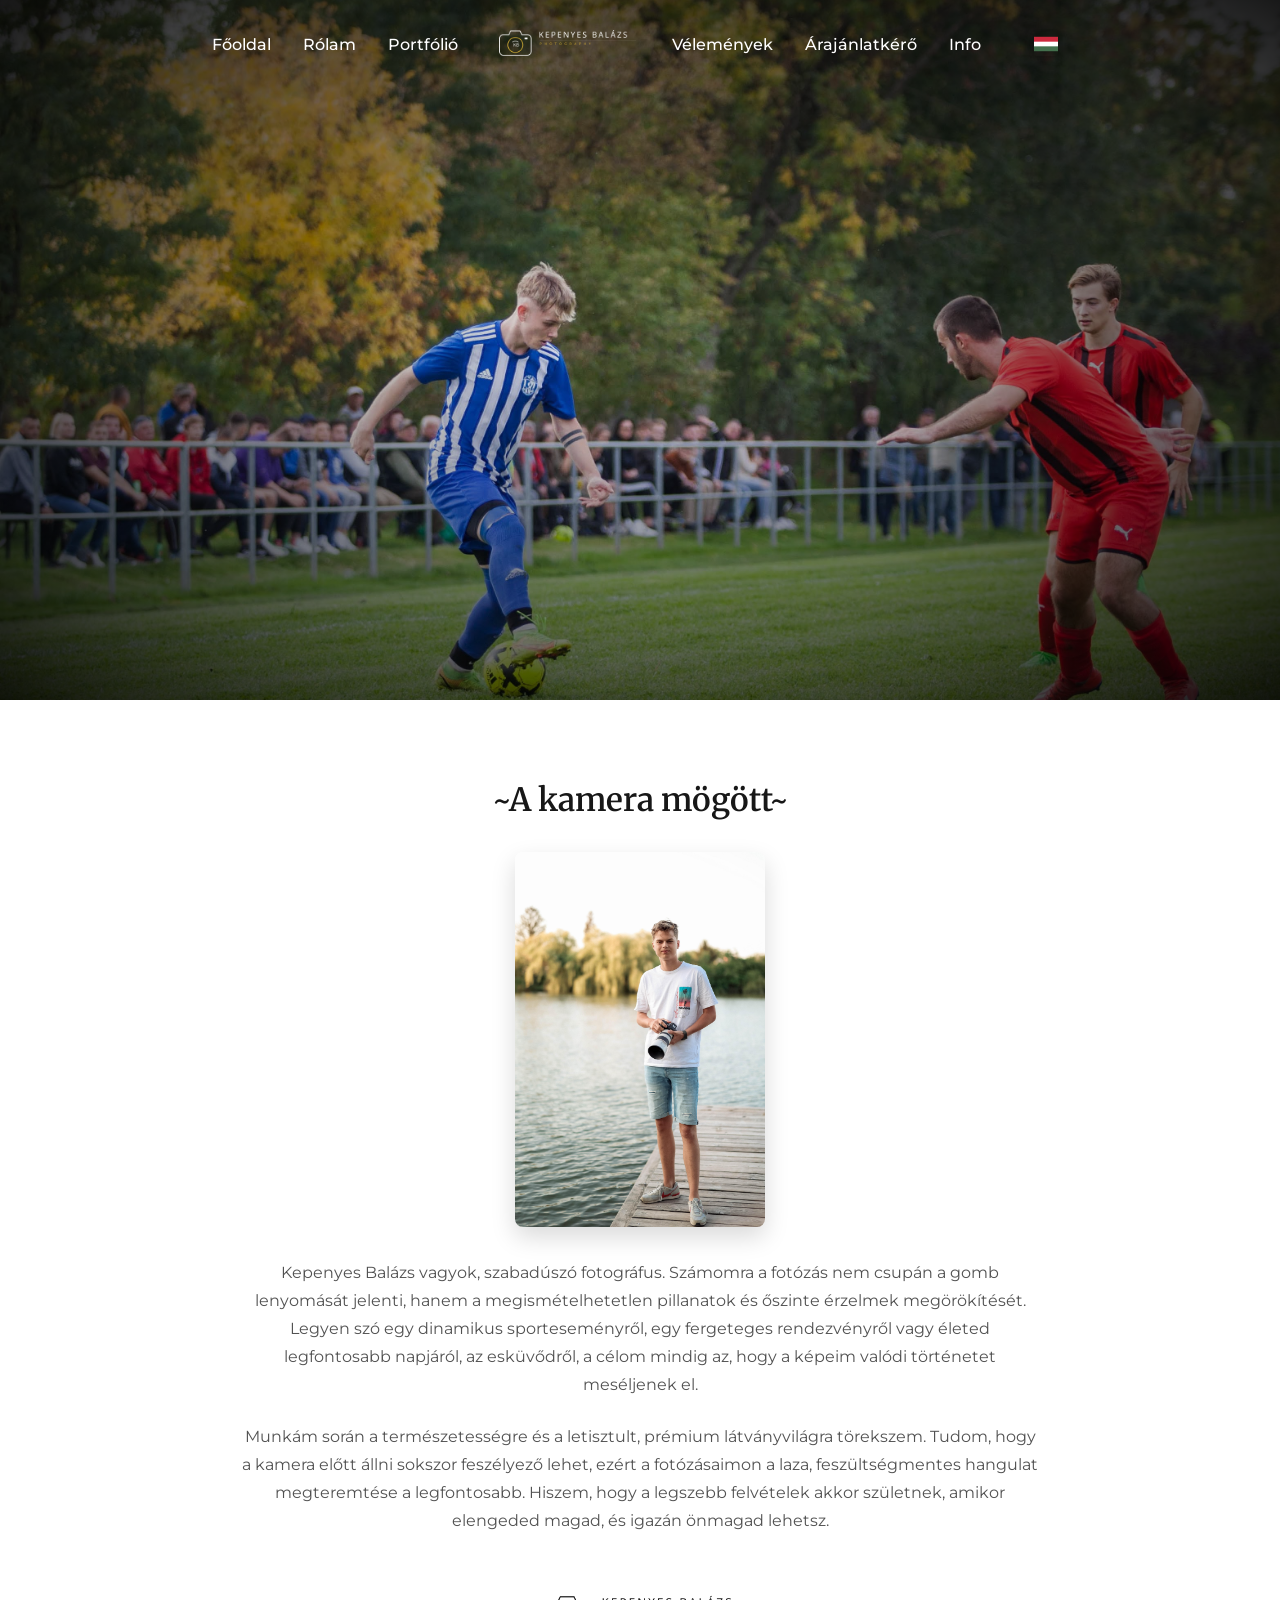
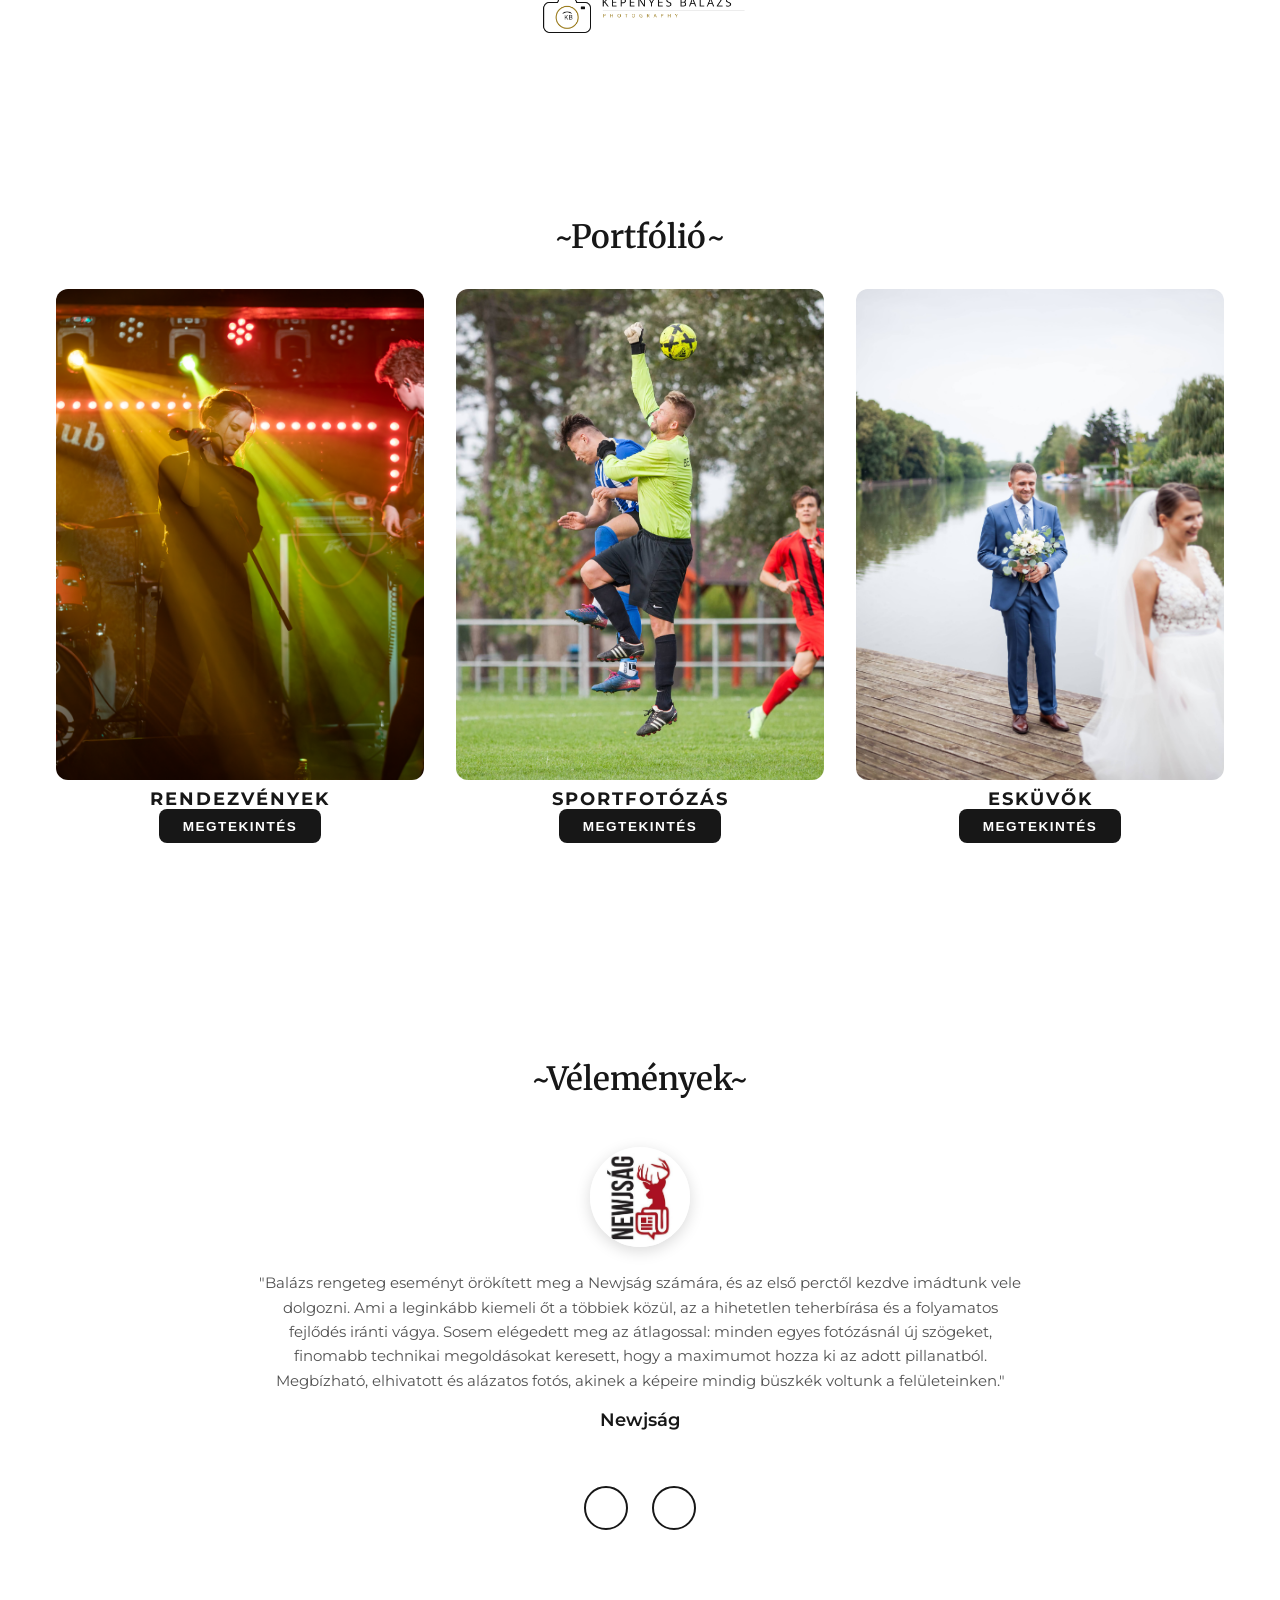
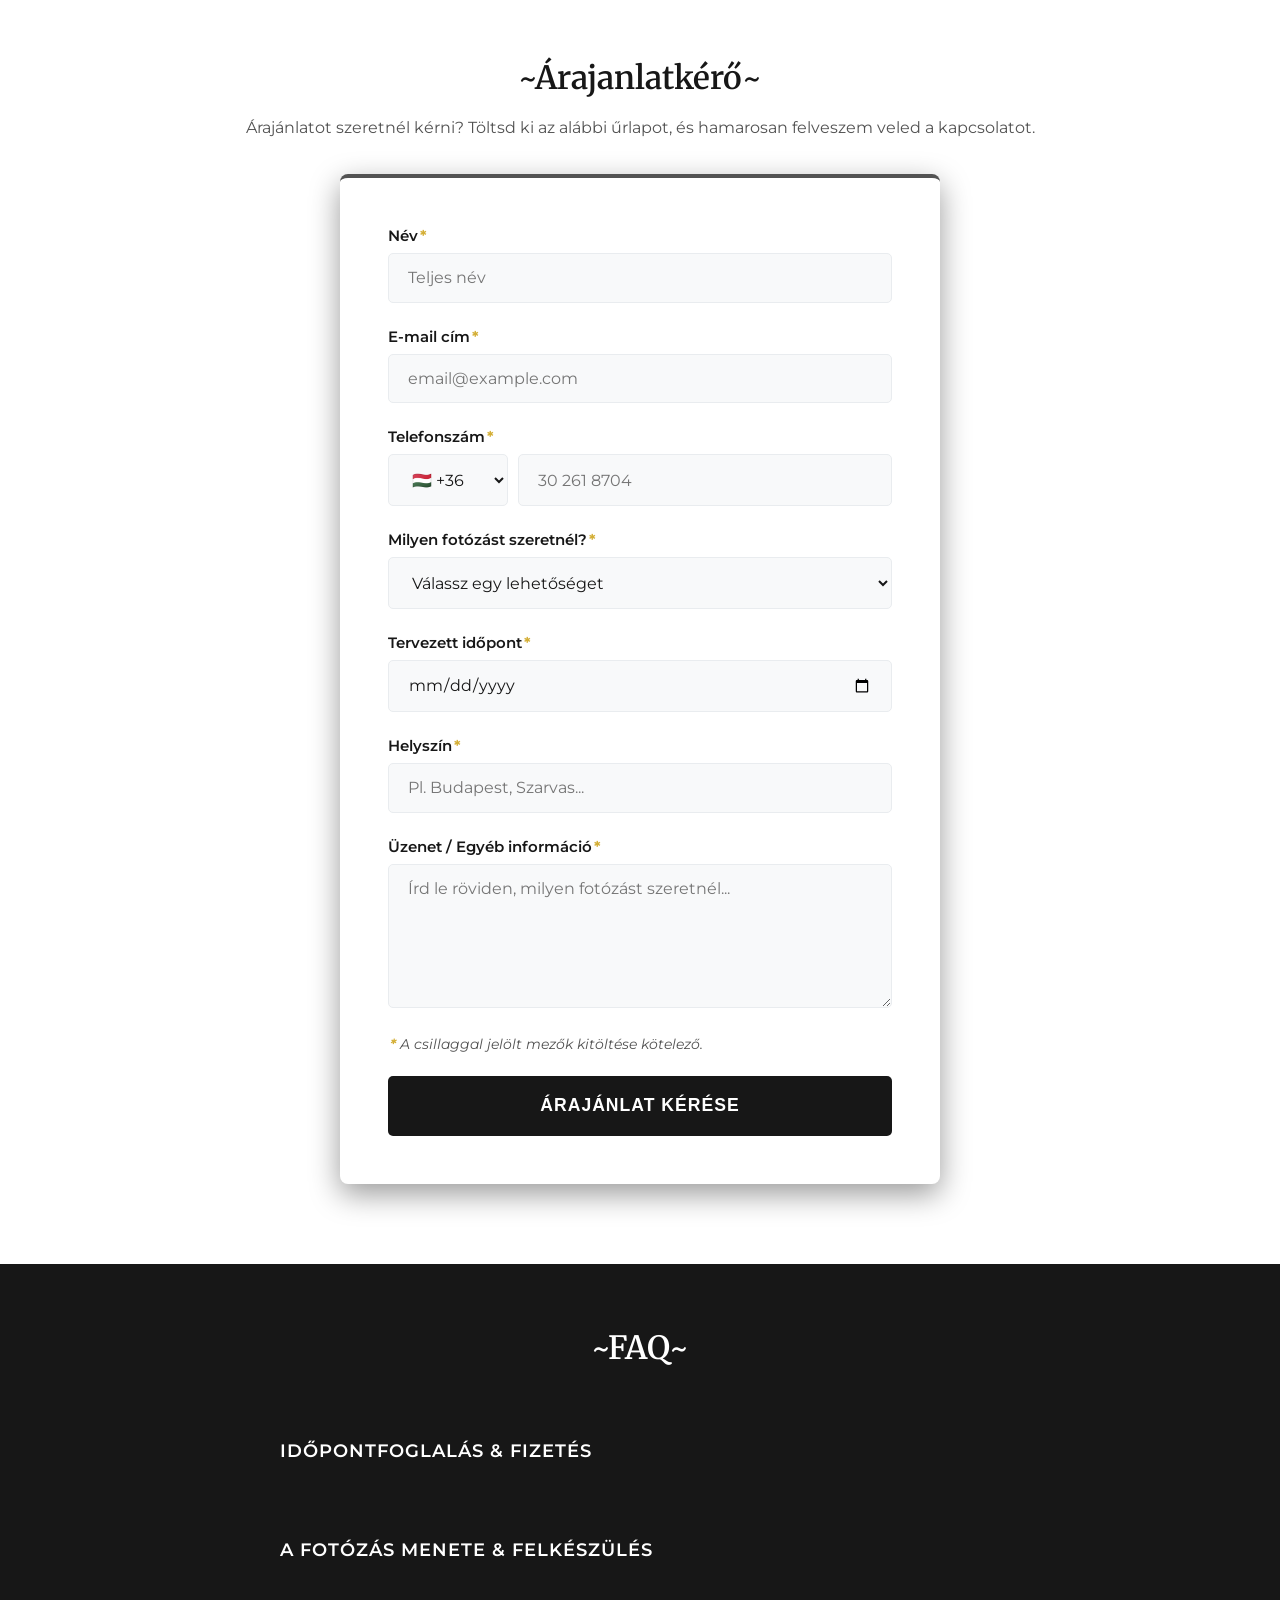
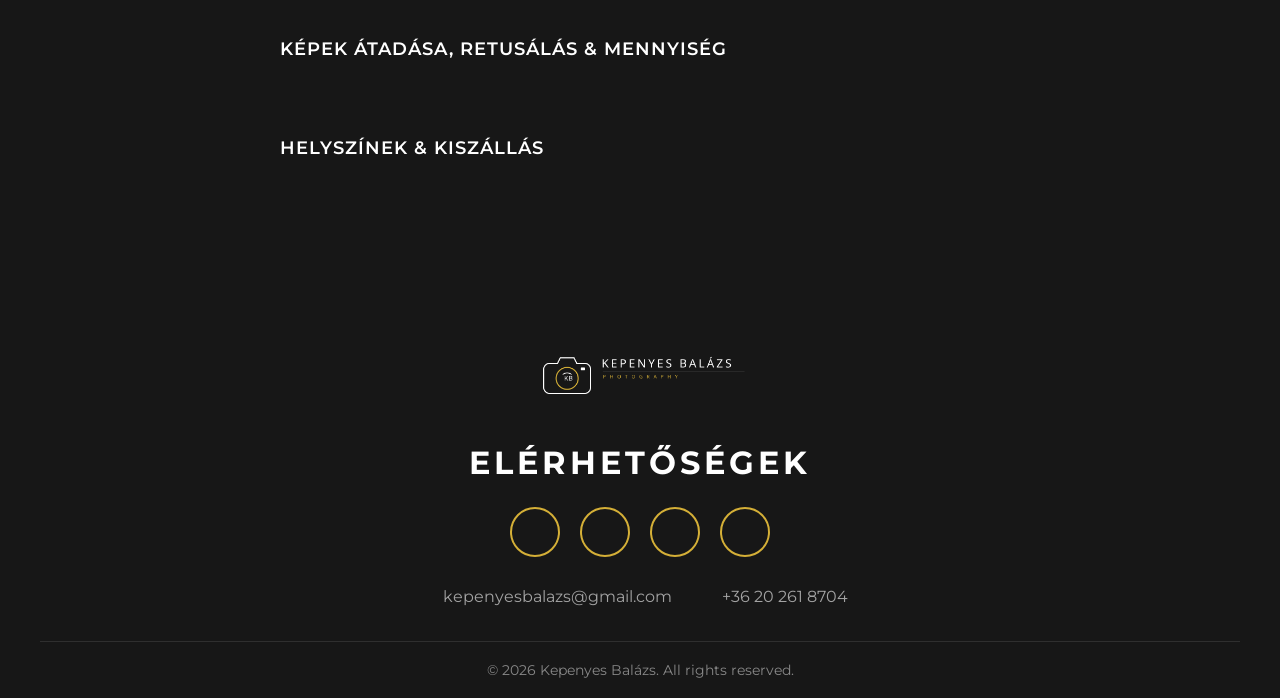
==== commit 61121bac: "Angol szöveg feltöltve" ====
--- a/index.html
+++ b/index.html
@@ -41,10 +41,22 @@
                 <li><a href="#client">Vélemények</a></li>
                 <li><a href="#quote">Árajánlatkérő</a></li>
                 <li><a href="#faq">Info</a></li>
-                <li class="nav__lang">
-                    <a href="index.html" class="active">HU</a>
-                    <span class="lang-separator">|</span>
-                    <a href="en.html">EN</a>
+                <!-- NYELVVÁLTÓ GOMB (Magyar oldalon) -->
+                <li class="nav__lang dropdown">
+                    <!-- Ez látszik alapból (Aktív nyelv) -->
+                    <div class="lang-toggle">
+                        <img src="Picture/Flags/hu-flag.png" alt="HU" class="flag-icon">
+                        <i class="ri-arrow-down-s-line"></i> <!-- A kis lefelé mutató nyíl -->
+                    </div>
+
+                    <!-- Ez nyílik le (Választható nyelv) -->
+                    <ul class="lang-menu">
+                        <li>
+                            <a href="en.html">
+                                <img src="Picture/Flags/en-flag.png" alt="EN" class="flag-icon"> English
+                            </a>
+                        </li>
+                    </ul>
                 </li>
             </div>
         </nav>
--- a/styless.css
+++ b/styless.css
@@ -174,6 +174,72 @@
 .nav__links a:hover {
     border-color: var(--white);
 }
+
+/* --- ZÁSZLÓS LENYÍLÓ NYELVVÁLTÓ --- */
+.nav__lang.dropdown {
+    position: relative;
+    margin-left: 1rem;
+}
+
+/* Az alap gomb, ami mindig látszik */
+.lang-toggle {
+    display: flex;
+    align-items: center;
+    gap: 5px;
+    cursor: pointer;
+    color: var(--white);
+    padding: 5px;
+    transition: color 0.3s ease;
+}
+
+.lang-toggle:hover {
+    color: var(--gold); /* A nyíl besárgul, ha ráhúzod az egeret */
+}
+
+/* A zászló képek mérete */
+.flag-icon {
+    width: 24px;
+    height: auto;
+    border-radius: 2px; /* Egy pici, elegáns kerekítés a zászlónak */
+    box-shadow: 0 2px 5px rgba(0,0,0,0.2);
+}
+
+/* A lenyíló menü doboza (alapból rejtve) */
+.lang-menu {
+    position: absolute;
+    top: 100%;
+    right: 0;
+    background-color: var(--text-dark);
+    list-style: none;
+    padding: 0.5rem;
+    border-radius: 8px;
+    display: none; /* Elrejtjük */
+    box-shadow: 0 10px 25px rgba(0,0,0,0.5);
+    min-width: 80px;
+}
+
+/* Hover (rámutatás) hatására megjelenik a lenyíló menü */
+.nav__lang.dropdown:hover .lang-menu {
+    display: block;
+    animation: fadeIn 0.3s ease; /* Finom beúszás */
+}
+
+/* A lenyíló menüben lévő link (a másik nyelv) */
+.lang-menu li a {
+    display: flex;
+    align-items: center;
+    gap: 8px;
+    color: var(--white);
+    font-size: 0.9rem;
+    font-weight: 600;
+    padding: 0.5rem;
+    border-bottom: none !important;
+}
+
+.lang-menu li a:hover {
+    color: var(--gold);
+}
+
 /* #endregion */
 
 /* #region 4. RÓLUNK SZEKCIÓ (ABOUT) */
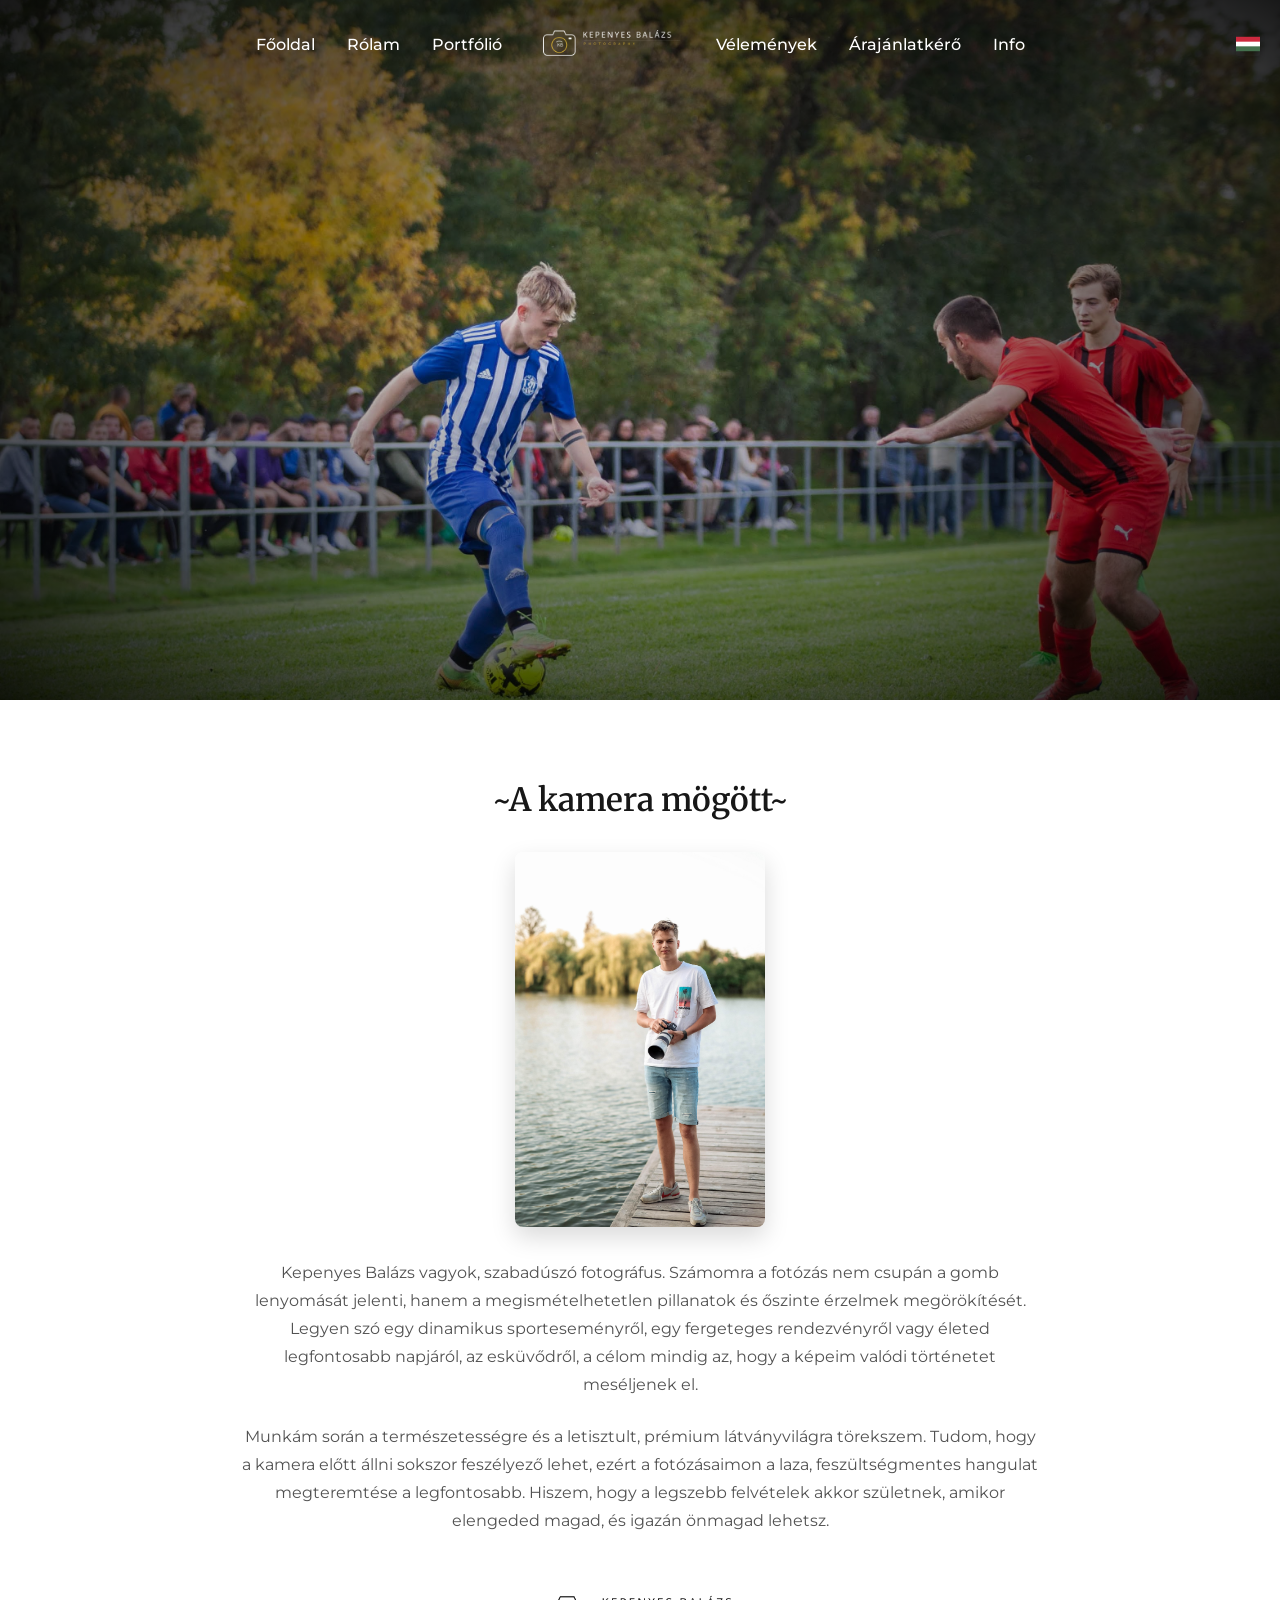
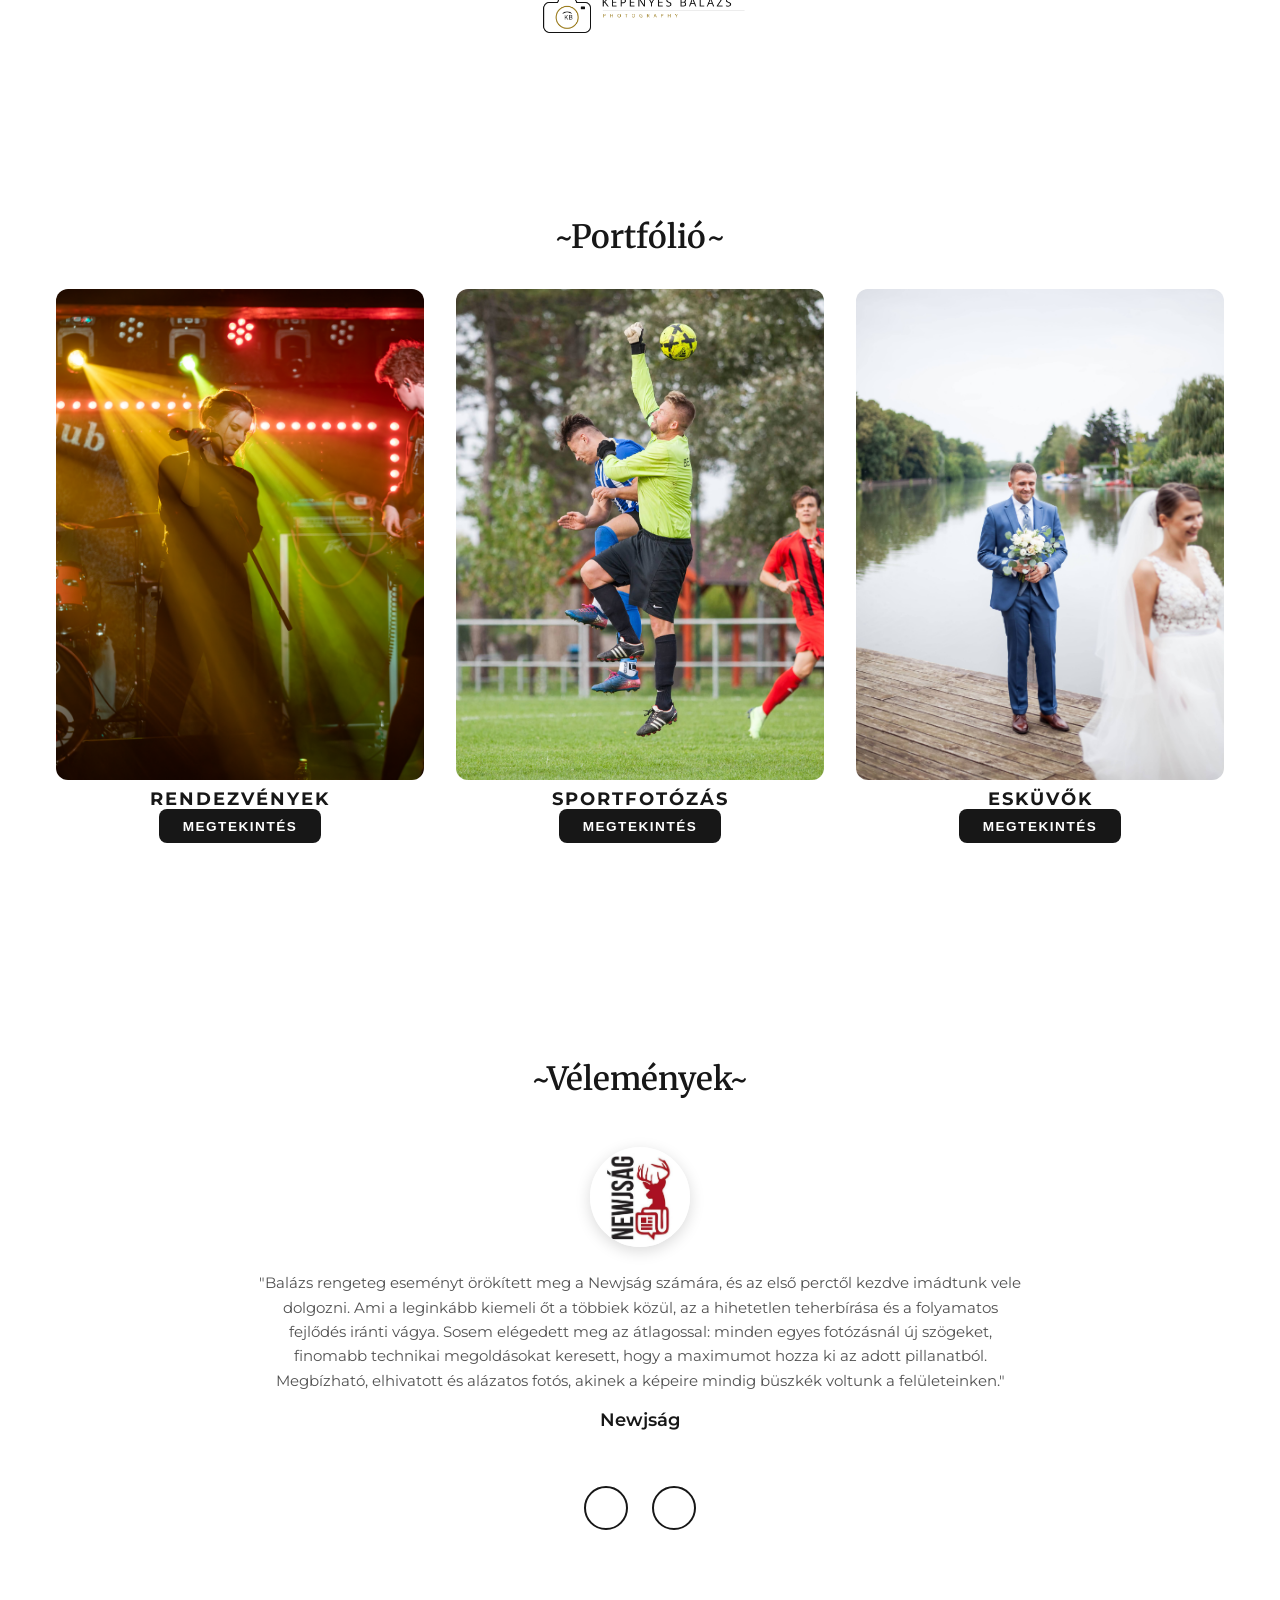
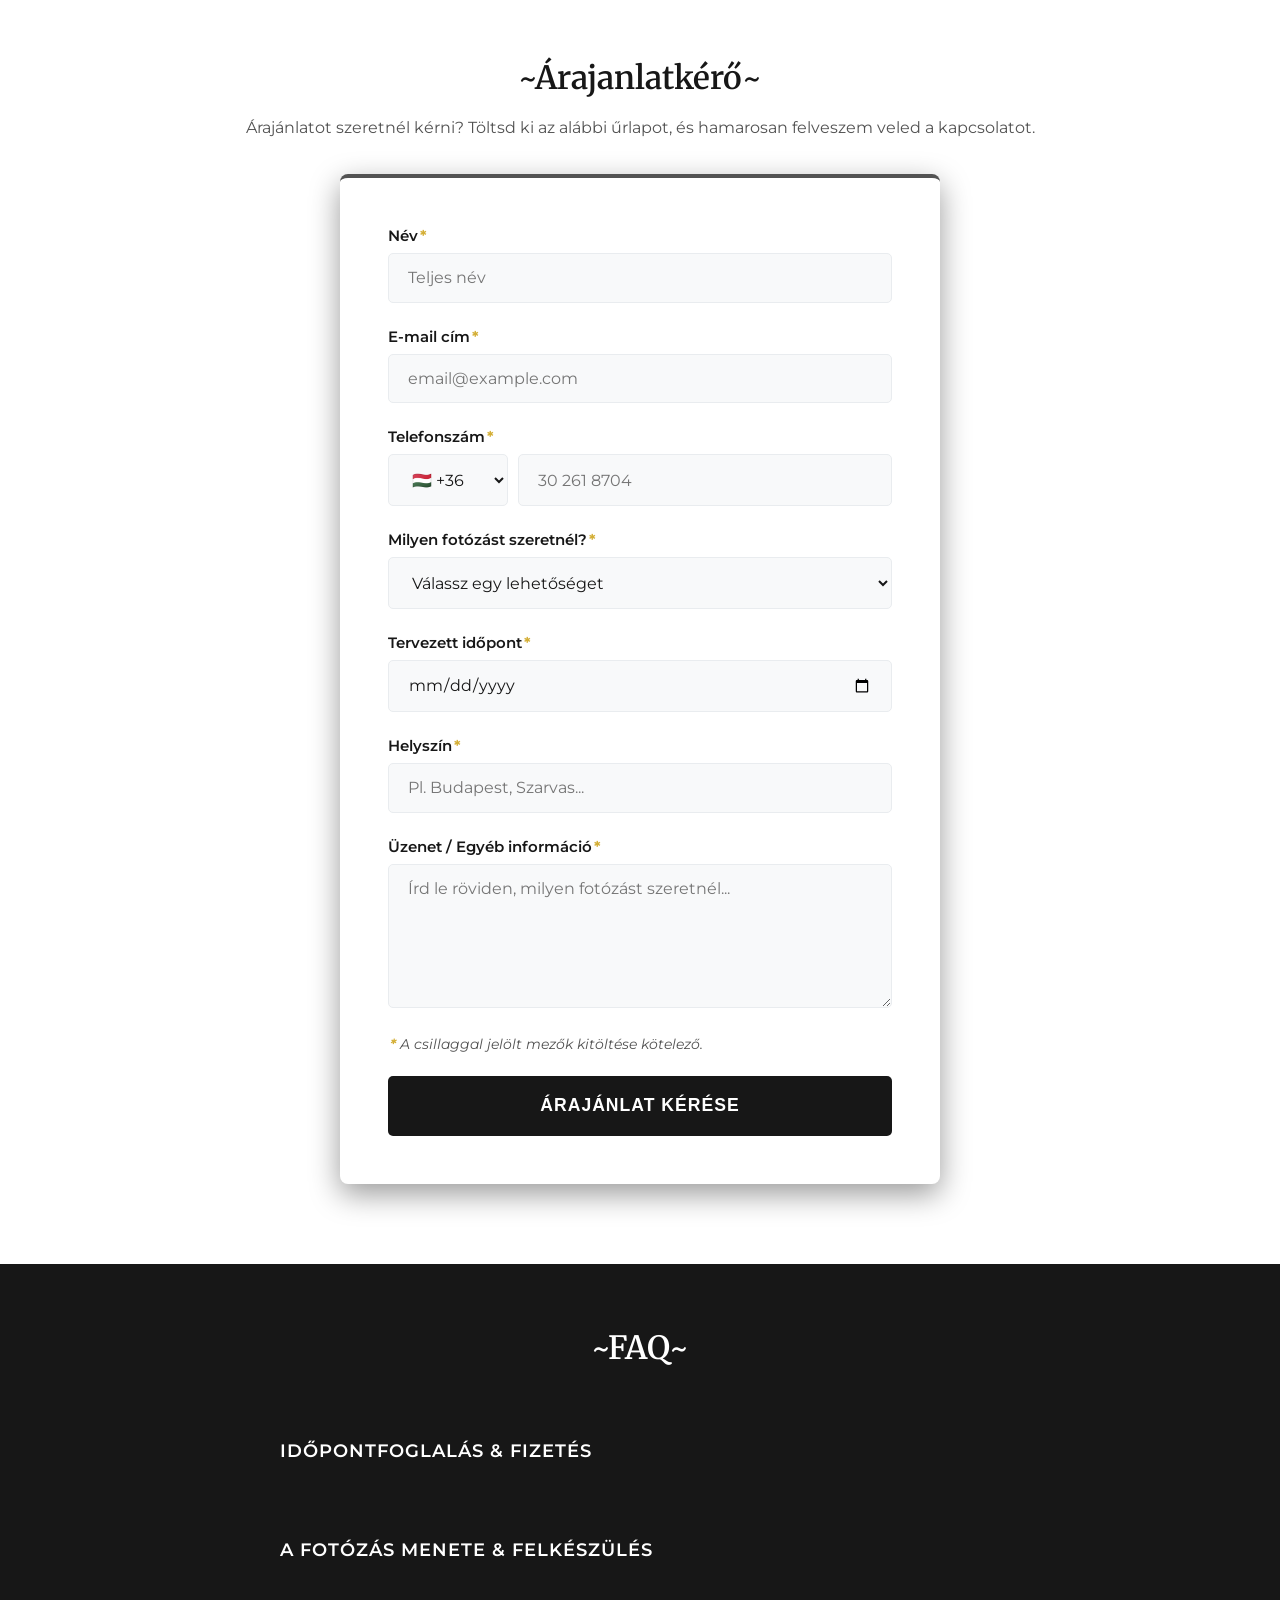
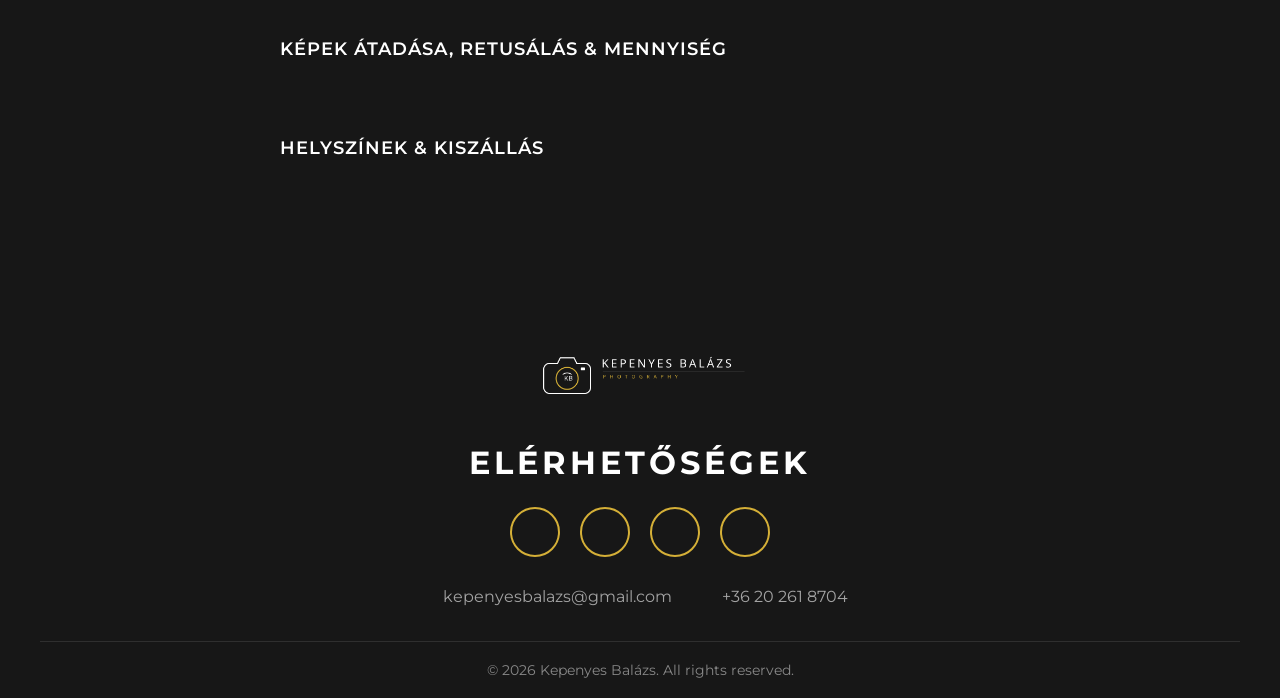
==== commit c39d9feb: "Késsz van a forditás, zászlók a helyén" ====
--- a/index.html
+++ b/index.html
@@ -41,23 +41,20 @@
                 <li><a href="#client">Vélemények</a></li>
                 <li><a href="#quote">Árajánlatkérő</a></li>
                 <li><a href="#faq">Info</a></li>
-                <!-- NYELVVÁLTÓ GOMB (Magyar oldalon) -->
-                <li class="nav__lang dropdown">
-                    <!-- Ez látszik alapból (Aktív nyelv) -->
-                    <div class="lang-toggle">
-                        <img src="Picture/Flags/hu-flag.png" alt="HU" class="flag-icon">
-                        <i class="ri-arrow-down-s-line"></i> <!-- A kis lefelé mutató nyíl -->
-                    </div>
-
-                    <!-- Ez nyílik le (Választható nyelv) -->
-                    <ul class="lang-menu">
-                        <li>
-                            <a href="en.html">
-                                <img src="Picture/Flags/en-flag.png" alt="EN" class="flag-icon"> English
-                            </a>
-                        </li>
-                    </ul>
-                </li>
+            </div>
+
+            <div class="nav__lang dropdown">
+                <div class="lang-toggle">
+                    <img src="Picture/Flags/hu-flag.png" alt="HU" class="flag-icon">
+                    <i class="ri-arrow-down-s-line"></i>
+                </div>
+                <ul class="lang-menu">
+                    <li>
+                        <a href="en.html">
+                            <img src="Picture/Flags/en-flag.png" alt="EN" class="flag-icon"> English
+                        </a>
+                    </li>
+                </ul>
             </div>
         </nav>
     </header>
--- a/styless.css
+++ b/styless.css
@@ -126,9 +126,9 @@
     padding: 1rem;
     display: flex;
     align-items: center;
-    justify-content: space-around;
-    gap: 1rem;
+    justify-content: space-between;
     background-color: var(--text-dark);
+    position: relative; 
 }
 
 .nav__logo {
@@ -139,6 +139,10 @@
     font-size: 1.5rem;
     color: var(--white);
     cursor: pointer;
+    position: absolute;
+    top: 50%;
+    transform: translateY(-50%); 
+    right: 90px; 
 }
 
 .nav__links {
@@ -177,8 +181,11 @@
 
 /* --- ZÁSZLÓS LENYÍLÓ NYELVVÁLTÓ --- */
 .nav__lang.dropdown {
-    position: relative;
-    margin-left: 1rem;
+    position: absolute !important;
+    top: 50% !important; 
+    transform: translateY(-50%) !important; 
+    right: 10px !important; 
+    z-index: 999;
 }
 
 /* Az alap gomb, ami mindig látszik */
@@ -200,7 +207,7 @@
 .flag-icon {
     width: 24px;
     height: auto;
-    border-radius: 2px; /* Egy pici, elegáns kerekítés a zászlónak */
+    border-radius: 2px; 
     box-shadow: 0 2px 5px rgba(0,0,0,0.2);
 }
 
